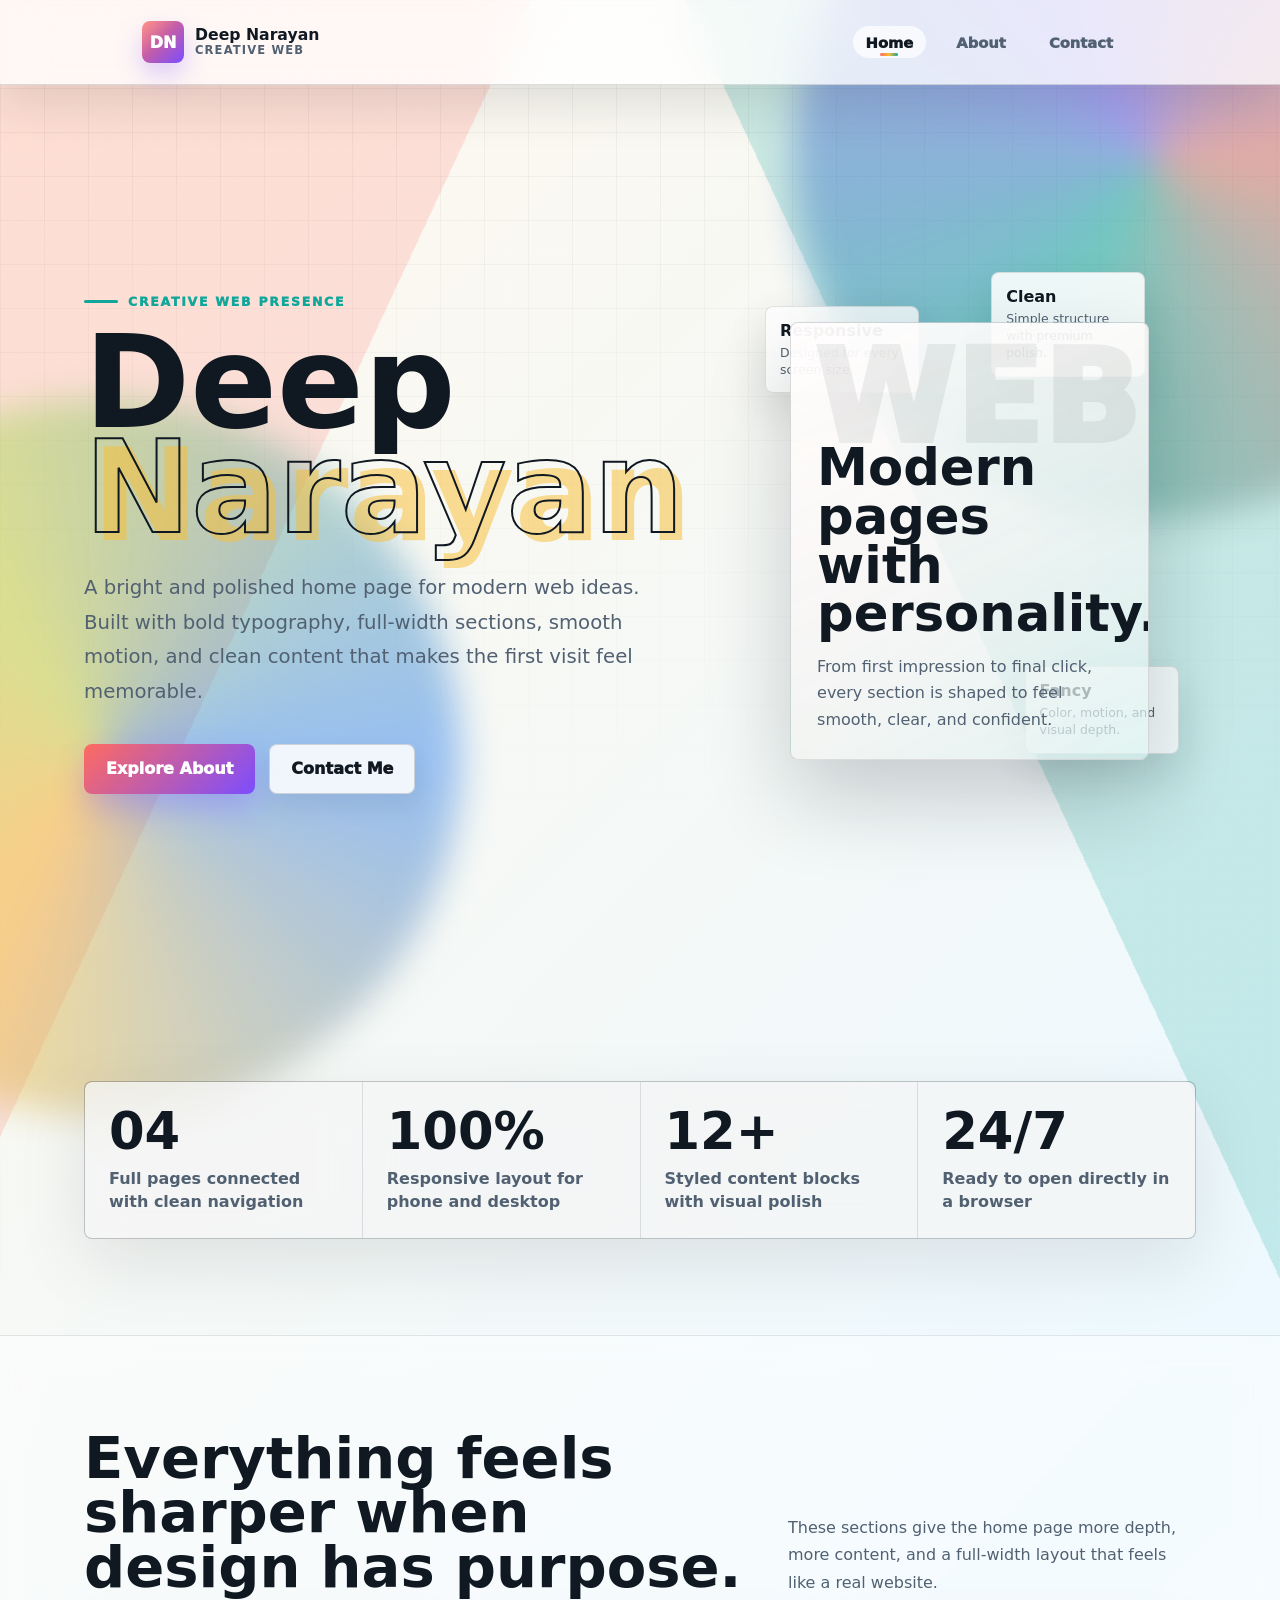
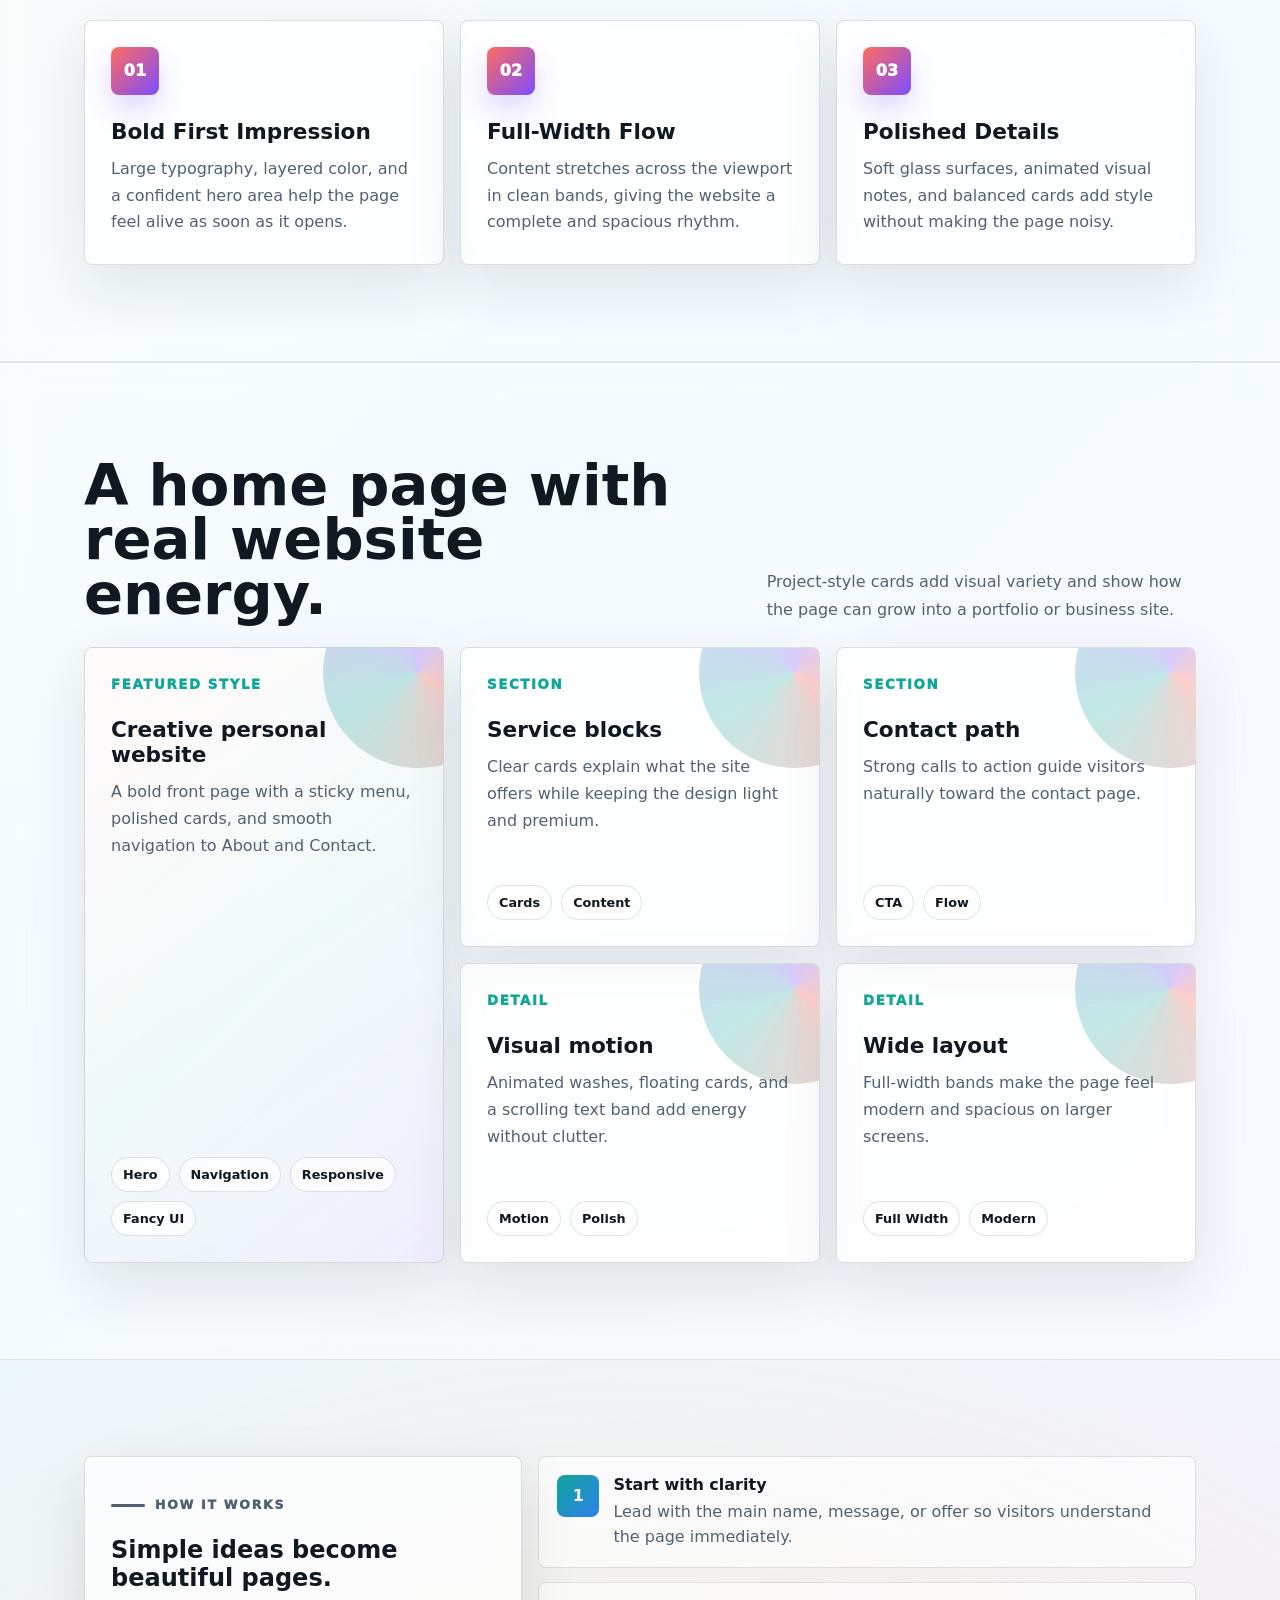
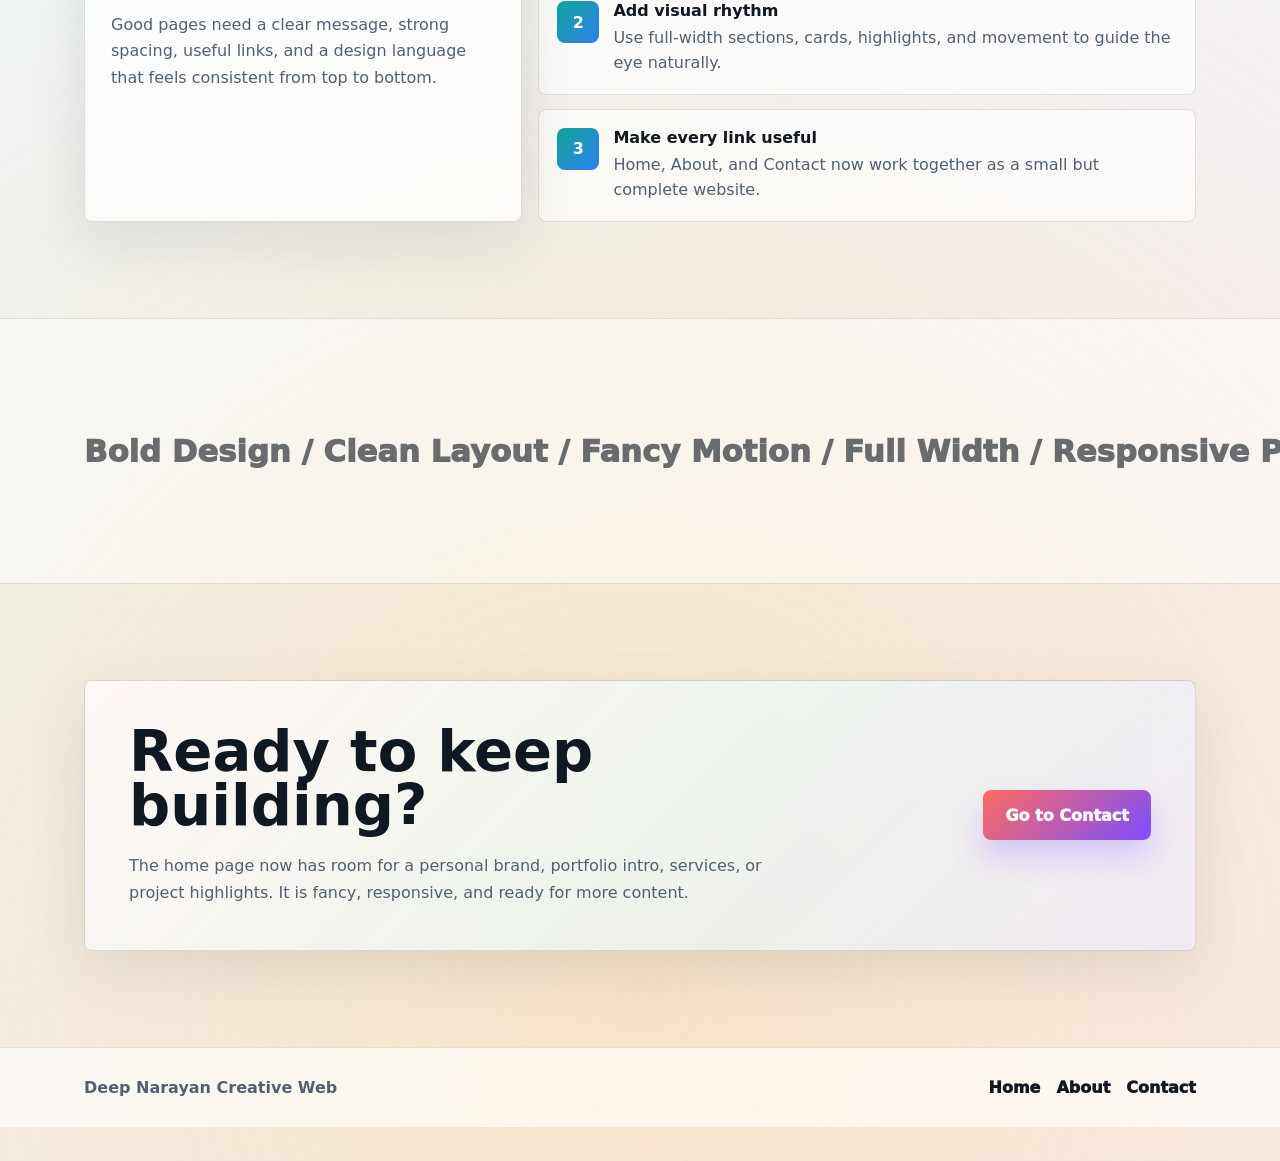
==== index.html @ 21542677 "Home page redesign changes" ====
<!DOCTYPE html>
<html lang="en">
<head>
  <meta charset="UTF-8" />
  <meta name="viewport" content="width=device-width, initial-scale=1.0" />
  <title>Deep Narayan | Creative Web</title>
  <style>
    :root {
      --ink: #101821;
      --muted: #516172;
      --coral: #ff6b5f;
      --teal: #11a69a;
      --gold: #f8bd35;
      --blue: #2f80ed;
      --plum: #7c4dff;
      --leaf: #b6df45;
      --line: rgba(16, 24, 33, 0.14);
      --shadow: rgba(16, 24, 33, 0.18);
    }

    * { box-sizing: border-box; }
    html { min-height: 100%; scroll-behavior: smooth; background: #fff7e8; }

    body {
      margin: 0;
      min-height: 100vh;
      color: var(--ink);
      font-family: Inter, ui-sans-serif, system-ui, -apple-system, BlinkMacSystemFont, "Segoe UI", sans-serif;
      background:
        linear-gradient(115deg, rgba(255, 107, 95, 0.18) 0 16%, transparent 16% 100%),
        linear-gradient(245deg, rgba(17, 166, 154, 0.20) 0 18%, transparent 18% 100%),
        radial-gradient(circle at 50% 96%, rgba(248, 189, 53, 0.28), transparent 34%),
        linear-gradient(135deg, #fff8ec 0%, #edf9ff 46%, #f8f1ff 100%);
      overflow-x: hidden;
    }

    .page { position: relative; min-height: 100vh; padding: 34px; isolation: isolate; }

    .site-header {
      position: sticky;
      top: 0;
      z-index: 20;
      width: 100vw;
      margin: -34px calc(50% - 50vw) 34px;
      display: flex;
      align-items: center;
      justify-content: space-between;
      gap: 18px;
      padding: 14px max(22px, calc((100vw - 1040px) / 2 + 22px));
      border-bottom: 1px solid rgba(16, 24, 33, 0.14);
      background: rgba(255, 255, 255, 0.76);
      box-shadow: 0 18px 50px rgba(16, 24, 33, 0.12);
      backdrop-filter: blur(20px);
      transition: padding 220ms ease, background 220ms ease, box-shadow 220ms ease;
    }

    .site-header.is-scrolled { padding-top: 8px; padding-bottom: 8px; background: rgba(255, 255, 255, 0.88); box-shadow: 0 12px 34px rgba(16, 24, 33, 0.10); }
    .site-header.is-scrolled .logo-mark { width: 36px; height: 36px; }
    .site-header.is-scrolled .main-nav a { min-height: 34px; }

    .logo { display: inline-flex; align-items: center; gap: 11px; color: var(--ink); font-weight: 950; text-decoration: none; white-space: nowrap; }
    .logo-mark { width: 42px; height: 42px; display: grid; place-items: center; border-radius: 8px; color: #fff; font-size: 1rem; font-weight: 950; background: linear-gradient(135deg, rgba(255, 255, 255, 0.28), transparent 46%), linear-gradient(135deg, var(--coral), var(--plum)); box-shadow: 0 12px 26px rgba(124, 77, 255, 0.26); transition: width 220ms ease, height 220ms ease; }
    .logo-text { display: grid; gap: 2px; line-height: 1; }
    .logo-text strong { font-size: 0.98rem; }
    .logo-text span { color: var(--muted); font-size: 0.72rem; font-weight: 800; letter-spacing: 0.10em; text-transform: uppercase; }

    .main-nav { position: relative; display: flex; align-items: center; gap: 7px; padding: 7px; 
      /* border-radius: 999px; 
      background: linear-gradient(135deg, rgba(255, 255, 255, 0.88), rgba(255, 255, 255, 0.52)), linear-gradient(135deg, rgba(255, 107, 95, 0.12), rgba(17, 166, 154, 0.12), rgba(124, 77, 255, 0.12));  */
    }
    .main-nav a { position: relative; z-index: 1; display: inline-flex; align-items: center; justify-content: center; min-height: 42px; padding: 0 18px; border-radius: 999px; color: var(--muted); font-size: 0.92rem; font-weight: 950; text-decoration: none; overflow: hidden; transition: color 180ms ease, transform 180ms ease, min-height 220ms ease; }
    .main-nav a::before { content: ""; position: absolute; inset: 5px; z-index: -1; border-radius: inherit; background: rgba(255, 255, 255, 0.72); opacity: 0; transform: scale(0.78); transition: opacity 180ms ease, transform 180ms ease; }
    .main-nav a::after { content: ""; position: absolute; left: 50%; bottom: 7px; width: 18px; height: 3px; border-radius: 999px; background: linear-gradient(90deg, var(--coral), var(--gold), var(--teal)); opacity: 0; transform: translateX(-50%) scaleX(0.35); transition: opacity 180ms ease, transform 180ms ease; }
    .main-nav a:hover { color: var(--ink); transform: translateY(-2px); }
    .main-nav a:hover::before, .main-nav a.active::before { opacity: 1; transform: scale(1); }
    .main-nav a:hover::after, .main-nav a.active::after { opacity: 1; transform: translateX(-50%) scaleX(1); }
    .main-nav a.active { color: var(--ink); }

    .page::before { content: ""; position: fixed; inset: 0; z-index: -4; background-image: linear-gradient(rgba(16, 24, 33, 0.06) 1px, transparent 1px), linear-gradient(90deg, rgba(16, 24, 33, 0.06) 1px, transparent 1px); background-size: 44px 44px; mask-image: linear-gradient(to bottom, rgba(0, 0, 0, 0.86), transparent 92%); }
    .wash { position: fixed; z-index: -3; width: 56vw; min-width: 430px; height: 56vw; min-height: 430px; border-radius: 50%; filter: blur(18px); opacity: 0.48; animation: breathe 9s ease-in-out infinite; }
    .wash.one { top: -22%; right: -18%; background: conic-gradient(from 90deg, var(--coral), var(--teal), var(--plum), var(--coral)); }
    .wash.two { bottom: -24%; left: -20%; background: conic-gradient(from 210deg, var(--gold), var(--leaf), var(--blue), var(--gold)); animation-delay: -4s; }

    .section { width: 100vw; margin-left: calc(50% - 50vw); margin-right: calc(50% - 50vw); padding: clamp(52px, 8vw, 96px) max(24px, calc((100vw - 1160px) / 2 + 24px)); }
    .hero-section { min-height: calc(100vh - 34px); display: grid; align-items: center; padding-top: clamp(44px, 7vw, 74px); }
    .hero-grid { display: grid; grid-template-columns: 1.04fr 0.96fr; gap: clamp(30px, 6vw, 78px); align-items: center; }

    .eyebrow { display: inline-flex; align-items: center; gap: 10px; margin: 0 0 22px; color: var(--teal); font-size: 0.78rem; font-weight: 950; letter-spacing: 0.14em; text-transform: uppercase; }
    .eyebrow::before { content: ""; width: 34px; height: 3px; border-radius: 999px; background: currentColor; }
    h1 { margin: 0; max-width: 790px; font-size: clamp(4rem, 10vw, 9.4rem); line-height: 0.82; letter-spacing: 0; }
    h1 span { display: block; color: transparent; -webkit-text-stroke: 2px var(--ink); text-shadow: 8px 8px 0 rgba(248, 189, 53, 0.52); }
    .lead { max-width: 660px; margin: 30px 0 0; color: var(--muted); font-size: clamp(1rem, 1.7vw, 1.23rem); line-height: 1.76; }
    .actions { display: flex; flex-wrap: wrap; gap: 14px; margin-top: 34px; }
    .button { display: inline-flex; align-items: center; justify-content: center; min-height: 50px; padding: 0 22px; border: 0; border-radius: 8px; color: #fff; font-weight: 950; text-decoration: none; background: linear-gradient(135deg, var(--coral), var(--plum)); box-shadow: 0 16px 30px rgba(124, 77, 255, 0.25); transition: transform 180ms ease, box-shadow 180ms ease; }
    .button:hover { transform: translateY(-3px); box-shadow: 0 22px 40px rgba(124, 77, 255, 0.30); }
    .button.secondary { color: var(--ink); background: rgba(255, 255, 255, 0.86); box-shadow: inset 0 0 0 1px rgba(16, 24, 33, 0.16), 0 12px 24px rgba(16, 24, 33, 0.08); }

    .hero-art { position: relative; min-height: 560px; display: grid; place-items: center; }
    .showcase-card { position: relative; width: min(86%, 420px); aspect-ratio: 0.82; padding: 26px; border: 1px solid var(--line); border-radius: 8px; background: linear-gradient(155deg, rgba(255, 255, 255, 0.96), rgba(255, 255, 255, 0.58)), linear-gradient(135deg, rgba(255, 107, 95, 0.26), rgba(17, 166, 154, 0.26)); box-shadow: 0 38px 86px rgba(16, 24, 33, 0.20); overflow: hidden; }
    .showcase-card::before { content: "WEB"; position: absolute; top: 22px; left: 22px; color: rgba(16, 24, 33, 0.07); font-size: clamp(5.4rem, 11vw, 8rem); font-weight: 950; line-height: 0.85; }
    .showcase-content { position: relative; height: 100%; display: flex; flex-direction: column; justify-content: flex-end; }
    .showcase-content h2 { margin: 0; font-size: clamp(2rem, 4vw, 3.45rem); line-height: 0.95; }
    .showcase-content p { margin: 16px 0 0; color: var(--muted); line-height: 1.65; }
    .float-card { position: absolute; width: 154px; padding: 14px; border: 1px solid rgba(16, 24, 33, 0.12); border-radius: 8px; background: rgba(255, 255, 255, 0.78); box-shadow: 0 18px 42px rgba(16, 24, 33, 0.12); backdrop-filter: blur(16px); animation: lift 6s ease-in-out infinite; }
    .float-card strong, .float-card span { display: block; }
    .float-card span { margin-top: 5px; color: var(--muted); font-size: 0.78rem; line-height: 1.35; }
    .float-card.one { top: 8%; left: 1%; }
    .float-card.two { right: 0; bottom: 12%; animation-delay: -2.5s; }
    .float-card.three { right: 8%; top: 2%; background: rgba(255, 255, 255, 0.88); animation-delay: -4s; }

    .stats-strip { display: grid; grid-template-columns: repeat(4, 1fr); gap: 1px; overflow: hidden; border: 1px solid var(--line); border-radius: 8px; background: rgba(16, 24, 33, 0.12); box-shadow: 0 24px 70px rgba(16, 24, 33, 0.10); }
    .stats-strip div { min-height: 132px; padding: 24px; background: rgba(255, 255, 255, 0.72); backdrop-filter: blur(18px); }
    .stats-strip strong { display: block; font-size: clamp(2rem, 4vw, 3.4rem); line-height: 1; }
    .stats-strip span { display: block; margin-top: 10px; color: var(--muted); font-weight: 850; line-height: 1.45; }

    .feature-band, .portfolio-band { background: rgba(255, 255, 255, 0.42); border-top: 1px solid rgba(16, 24, 33, 0.10); border-bottom: 1px solid rgba(16, 24, 33, 0.10); backdrop-filter: blur(18px); }
    .section-heading { display: flex; align-items: end; justify-content: space-between; gap: 24px; margin-bottom: 24px; }
    .section-heading h2, .cta-panel h2 { margin: 0; max-width: 680px; font-size: clamp(2rem, 4.5vw, 4.2rem); line-height: 0.95; letter-spacing: 0; }
    .section-heading p, .cta-panel p { max-width: 460px; margin: 0; color: var(--muted); line-height: 1.7; }
    .features, .project-grid { display: grid; grid-template-columns: repeat(3, 1fr); gap: 16px; }
    .feature-card, .project-card, .process-card, .cta-panel { border: 1px solid var(--line); border-radius: 8px; background: rgba(255, 255, 255, 0.72); box-shadow: 0 20px 58px rgba(16, 24, 33, 0.10); backdrop-filter: blur(18px); }
    .feature-card, .project-card, .process-card { padding: 26px; }
    .feature-card { min-height: 245px; }
    .feature-icon { width: 48px; height: 48px; display: grid; place-items: center; border-radius: 8px; color: #fff; font-weight: 950; background: linear-gradient(135deg, var(--coral), var(--plum)); box-shadow: 0 14px 28px rgba(124, 77, 255, 0.22); }
    .feature-card h3, .project-card h3, .process-card h3 { margin: 24px 0 0; font-size: 1.35rem; }
    .feature-card p, .project-card p, .process-card p { margin: 12px 0 0; color: var(--muted); line-height: 1.68; }

    .project-card { position: relative; min-height: 300px; display: flex; flex-direction: column; justify-content: space-between; overflow: hidden; }
    .project-card.featured { min-height: 420px; grid-row: span 2; background: linear-gradient(145deg, rgba(255, 255, 255, 0.88), rgba(255, 255, 255, 0.54)), linear-gradient(135deg, rgba(255, 107, 95, 0.22), rgba(17, 166, 154, 0.18), rgba(124, 77, 255, 0.20)); }
    .project-card::before { content: ""; position: absolute; right: -70px; top: -70px; width: 190px; height: 190px; border-radius: 50%; background: conic-gradient(from 120deg, rgba(255, 107, 95, 0.44), rgba(17, 166, 154, 0.34), rgba(124, 77, 255, 0.38), rgba(255, 107, 95, 0.44)); opacity: 0.75; }
    .project-card > * { position: relative; z-index: 1; }
    .project-card small { color: var(--teal); font-weight: 950; letter-spacing: 0.12em; text-transform: uppercase; }
    .project-tags { display: flex; flex-wrap: wrap; gap: 9px; margin-top: 28px; }
    .project-tags span { padding: 9px 11px; border: 1px solid rgba(16, 24, 33, 0.12); border-radius: 999px; background: rgba(255, 255, 255, 0.72); font-size: 0.8rem; font-weight: 900; }

    .process-grid { display: grid; grid-template-columns: 0.8fr 1.2fr; gap: 16px; }
    .step-list { display: grid; gap: 14px; }
    .step { display: grid; grid-template-columns: auto 1fr; gap: 14px; align-items: start; padding: 18px; border: 1px solid rgba(16, 24, 33, 0.12); border-radius: 8px; background: rgba(255, 255, 255, 0.62); }
    .step b { width: 42px; height: 42px; display: grid; place-items: center; border-radius: 8px; color: #fff; background: linear-gradient(135deg, var(--teal), var(--blue)); }
    .step strong, .step span { display: block; }
    .step span { margin-top: 6px; color: var(--muted); line-height: 1.55; }

    .marquee { overflow: hidden; border-top: 1px solid rgba(16, 24, 33, 0.10); border-bottom: 1px solid rgba(16, 24, 33, 0.10); background: rgba(255, 255, 255, 0.45); }
    .marquee-track { width: max-content; display: flex; gap: 34px; padding: 18px 0; color: rgba(16, 24, 33, 0.62); font-size: clamp(1.1rem, 2.4vw, 2rem); font-weight: 950; white-space: nowrap; animation: marquee 22s linear infinite; }
    .marquee-track span { display: inline-flex; align-items: center; gap: 34px; }

    .cta-panel { display: grid; grid-template-columns: 1fr auto; gap: 24px; align-items: center; padding: clamp(26px, 5vw, 44px); background: linear-gradient(135deg, rgba(255, 255, 255, 0.82), rgba(255, 255, 255, 0.58)), linear-gradient(135deg, rgba(255, 107, 95, 0.20), rgba(17, 166, 154, 0.20), rgba(124, 77, 255, 0.18)); }
    .cta-panel p { margin-top: 18px; max-width: 650px; }
    .site-footer { width: 100vw; margin-left: calc(50% - 50vw); margin-right: calc(50% - 50vw); padding: 30px max(24px, calc((100vw - 1160px) / 2 + 24px)); border-top: 1px solid rgba(16, 24, 33, 0.10); background: rgba(255, 255, 255, 0.62); backdrop-filter: blur(18px); }
    .footer-inner { display: flex; align-items: center; justify-content: space-between; gap: 18px; color: var(--muted); font-weight: 800; }
    .footer-links { display: flex; gap: 16px; }
    .footer-links a { color: var(--ink); text-decoration: none; font-weight: 950; }

    @keyframes breathe { 0%, 100% { transform: translate3d(0, 0, 0) scale(1); } 50% { transform: translate3d(22px, -18px, 0) scale(1.04); } }
    @keyframes lift { 0%, 100% { transform: translateY(0) rotate(-2deg); } 50% { transform: translateY(-16px) rotate(2deg); } }
    @keyframes marquee { to { transform: translateX(-50%); } }

    @media (max-width: 900px) {
      .page { padding: 22px; }
      .site-header { width: 100vw; margin: -22px calc(50% - 50vw) 22px; padding: 12px 22px; }
      .hero-grid, .process-grid, .cta-panel, .project-grid { grid-template-columns: 1fr; }
      .hero-section { min-height: auto; }
      .hero-art { order: -1; min-height: 390px; }
      .features, .stats-strip { grid-template-columns: 1fr; }
      .project-card.featured { grid-row: auto; }
      .section-heading { align-items: start; flex-direction: column; }
      .footer-inner { align-items: flex-start; flex-direction: column; }
    }

    @media (max-width: 560px) {
      .site-header { align-items: stretch; flex-direction: column; }
      .main-nav { width: 100%; justify-content: space-between; }
      .main-nav a { flex: 1; min-height: 40px; padding: 0 10px; }
      h1 span { -webkit-text-stroke-width: 1px; text-shadow: 5px 5px 0 rgba(248, 189, 53, 0.52); }
      .actions { flex-direction: column; }
      .button { width: 100%; }
      .hero-art { min-height: 310px; }
      .float-card { display: none; }
      .section { padding-left: 22px; padding-right: 22px; }
    }
  </style>
</head>
<body>
  <main class="page" aria-label="Deep Narayan home page">
    <div class="wash one"></div>
    <div class="wash two"></div>

    <header class="site-header" aria-label="Site header">
      <a class="logo" href="index.html" aria-label="Go to home page">
        <span class="logo-mark">DN</span>
        <span class="logo-text"><strong>Deep Narayan</strong><span>Creative Web</span></span>
      </a>
      <nav class="main-nav" aria-label="Main navigation">
        <a class="active" href="index.html" aria-current="page">Home</a>
        <a href="about.html">About</a>
        <a href="contact.html">Contact</a>
      </nav>
    </header>

    <section class="section hero-section">
      <div class="hero-grid">
        <div>
          <p class="eyebrow">Creative web presence</p>
          <h1>Deep <span>Narayan</span></h1>
          <p class="lead">A bright and polished home page for modern web ideas. Built with bold typography, full-width sections, smooth motion, and clean content that makes the first visit feel memorable.</p>
          <div class="actions">
            <a class="button" href="about.html">Explore About</a>
            <a class="button secondary" href="contact.html">Contact Me</a>
          </div>
        </div>
        <div class="hero-art" aria-hidden="true">
          <div class="float-card one"><strong>Responsive</strong><span>Designed for every screen size.</span></div>
          <div class="float-card two"><strong>Fancy</strong><span>Color, motion, and visual depth.</span></div>
          <div class="float-card three"><strong>Clean</strong><span>Simple structure with premium polish.</span></div>
          <div class="showcase-card"><div class="showcase-content"><h2>Modern pages with personality.</h2><p>From first impression to final click, every section is shaped to feel smooth, clear, and confident.</p></div></div>
        </div>
      </div>
    </section>

    <section class="section">
      <div class="stats-strip" aria-label="Website highlights">
        <div><strong>04</strong><span>Full pages connected with clean navigation</span></div>
        <div><strong>100%</strong><span>Responsive layout for phone and desktop</span></div>
        <div><strong>12+</strong><span>Styled content blocks with visual polish</span></div>
        <div><strong>24/7</strong><span>Ready to open directly in a browser</span></div>
      </div>
    </section>

    <section class="section feature-band">
      <div class="section-heading"><h2>Everything feels sharper when design has purpose.</h2><p>These sections give the home page more depth, more content, and a full-width layout that feels like a real website.</p></div>
      <div class="features">
        <article class="feature-card"><span class="feature-icon">01</span><h3>Bold First Impression</h3><p>Large typography, layered color, and a confident hero area help the page feel alive as soon as it opens.</p></article>
        <article class="feature-card"><span class="feature-icon">02</span><h3>Full-Width Flow</h3><p>Content stretches across the viewport in clean bands, giving the website a complete and spacious rhythm.</p></article>
        <article class="feature-card"><span class="feature-icon">03</span><h3>Polished Details</h3><p>Soft glass surfaces, animated visual notes, and balanced cards add style without making the page noisy.</p></article>
      </div>
    </section>

    <section class="section portfolio-band">
      <div class="section-heading"><h2>A home page with real website energy.</h2><p>Project-style cards add visual variety and show how the page can grow into a portfolio or business site.</p></div>
      <div class="project-grid">
        <article class="project-card featured"><div><small>Featured style</small><h3>Creative personal website</h3><p>A bold front page with a sticky menu, polished cards, and smooth navigation to About and Contact.</p></div><div class="project-tags"><span>Hero</span><span>Navigation</span><span>Responsive</span><span>Fancy UI</span></div></article>
        <article class="project-card"><div><small>Section</small><h3>Service blocks</h3><p>Clear cards explain what the site offers while keeping the design light and premium.</p></div><div class="project-tags"><span>Cards</span><span>Content</span></div></article>
        <article class="project-card"><div><small>Section</small><h3>Contact path</h3><p>Strong calls to action guide visitors naturally toward the contact page.</p></div><div class="project-tags"><span>CTA</span><span>Flow</span></div></article>
        <article class="project-card"><div><small>Detail</small><h3>Visual motion</h3><p>Animated washes, floating cards, and a scrolling text band add energy without clutter.</p></div><div class="project-tags"><span>Motion</span><span>Polish</span></div></article>
        <article class="project-card"><div><small>Detail</small><h3>Wide layout</h3><p>Full-width bands make the page feel modern and spacious on larger screens.</p></div><div class="project-tags"><span>Full Width</span><span>Modern</span></div></article>
      </div>
    </section>

    <section class="section">
      <div class="process-grid">
        <article class="process-card"><p class="eyebrow">How it works</p><h2 class="section-title">Simple ideas become beautiful pages.</h2><p>Good pages need a clear message, strong spacing, useful links, and a design language that feels consistent from top to bottom.</p></article>
        <div class="step-list">
          <div class="step"><b>1</b><div><strong>Start with clarity</strong><span>Lead with the main name, message, or offer so visitors understand the page immediately.</span></div></div>
          <div class="step"><b>2</b><div><strong>Add visual rhythm</strong><span>Use full-width sections, cards, highlights, and movement to guide the eye naturally.</span></div></div>
          <div class="step"><b>3</b><div><strong>Make every link useful</strong><span>Home, About, and Contact now work together as a small but complete website.</span></div></div>
        </div>
      </div>
    </section>

    <section class="section marquee" aria-label="Design keywords"><div class="marquee-track"><span>Bold Design / Clean Layout / Fancy Motion / Full Width / Responsive Pages /</span><span>Bold Design / Clean Layout / Fancy Motion / Full Width / Responsive Pages /</span></div></section>

    <section class="section"><div class="cta-panel"><div><h2>Ready to keep building?</h2><p>The home page now has room for a personal brand, portfolio intro, services, or project highlights. It is fancy, responsive, and ready for more content.</p></div><a class="button" href="contact.html">Go to Contact</a></div></section>

    <footer class="site-footer"><div class="footer-inner"><span>Deep Narayan Creative Web</span><div class="footer-links"><a href="index.html">Home</a><a href="about.html">About</a><a href="contact.html">Contact</a></div></div></footer>
  </main>
  <script>
    const siteHeader = document.querySelector('.site-header');

    function updateHeaderSize() {
      siteHeader.classList.toggle('is-scrolled', window.scrollY > 16);
    }

    updateHeaderSize();
    window.addEventListener('scroll', updateHeaderSize, { passive: true });
  </script>
</body>
</html>
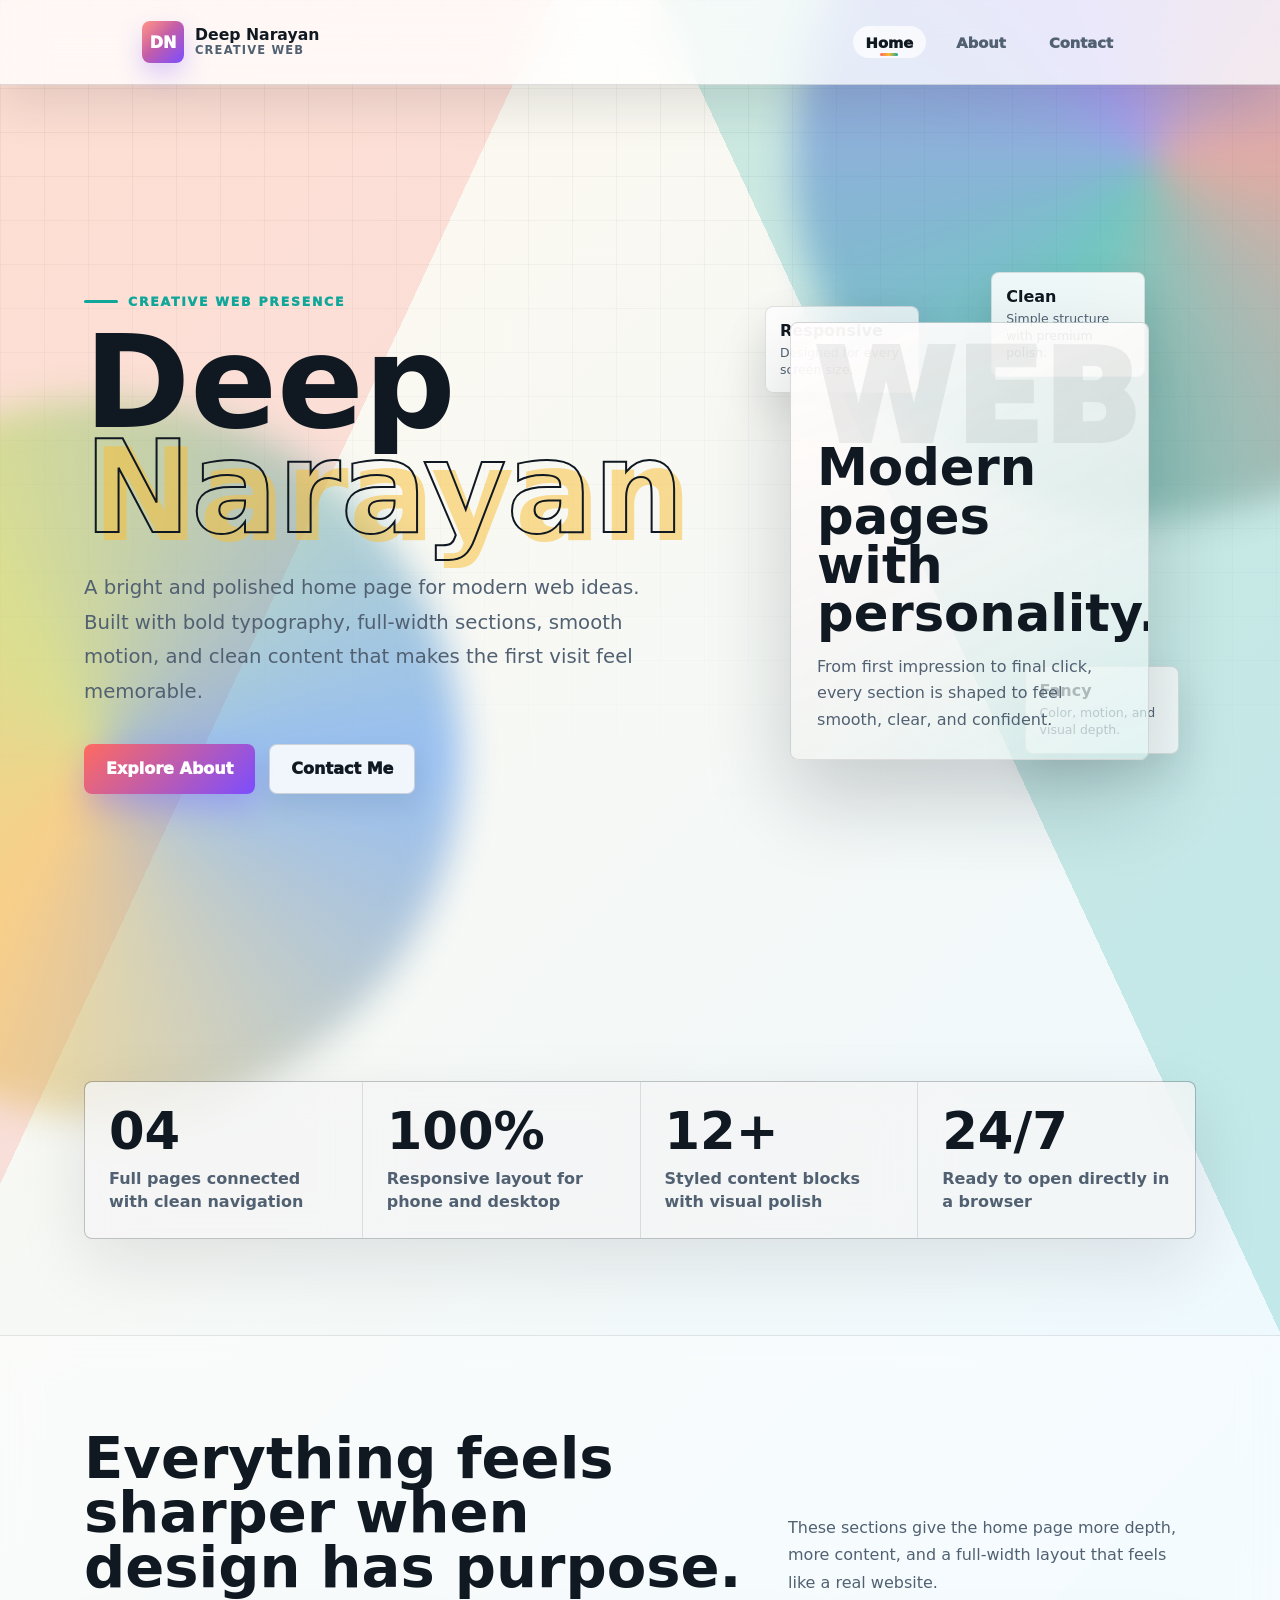
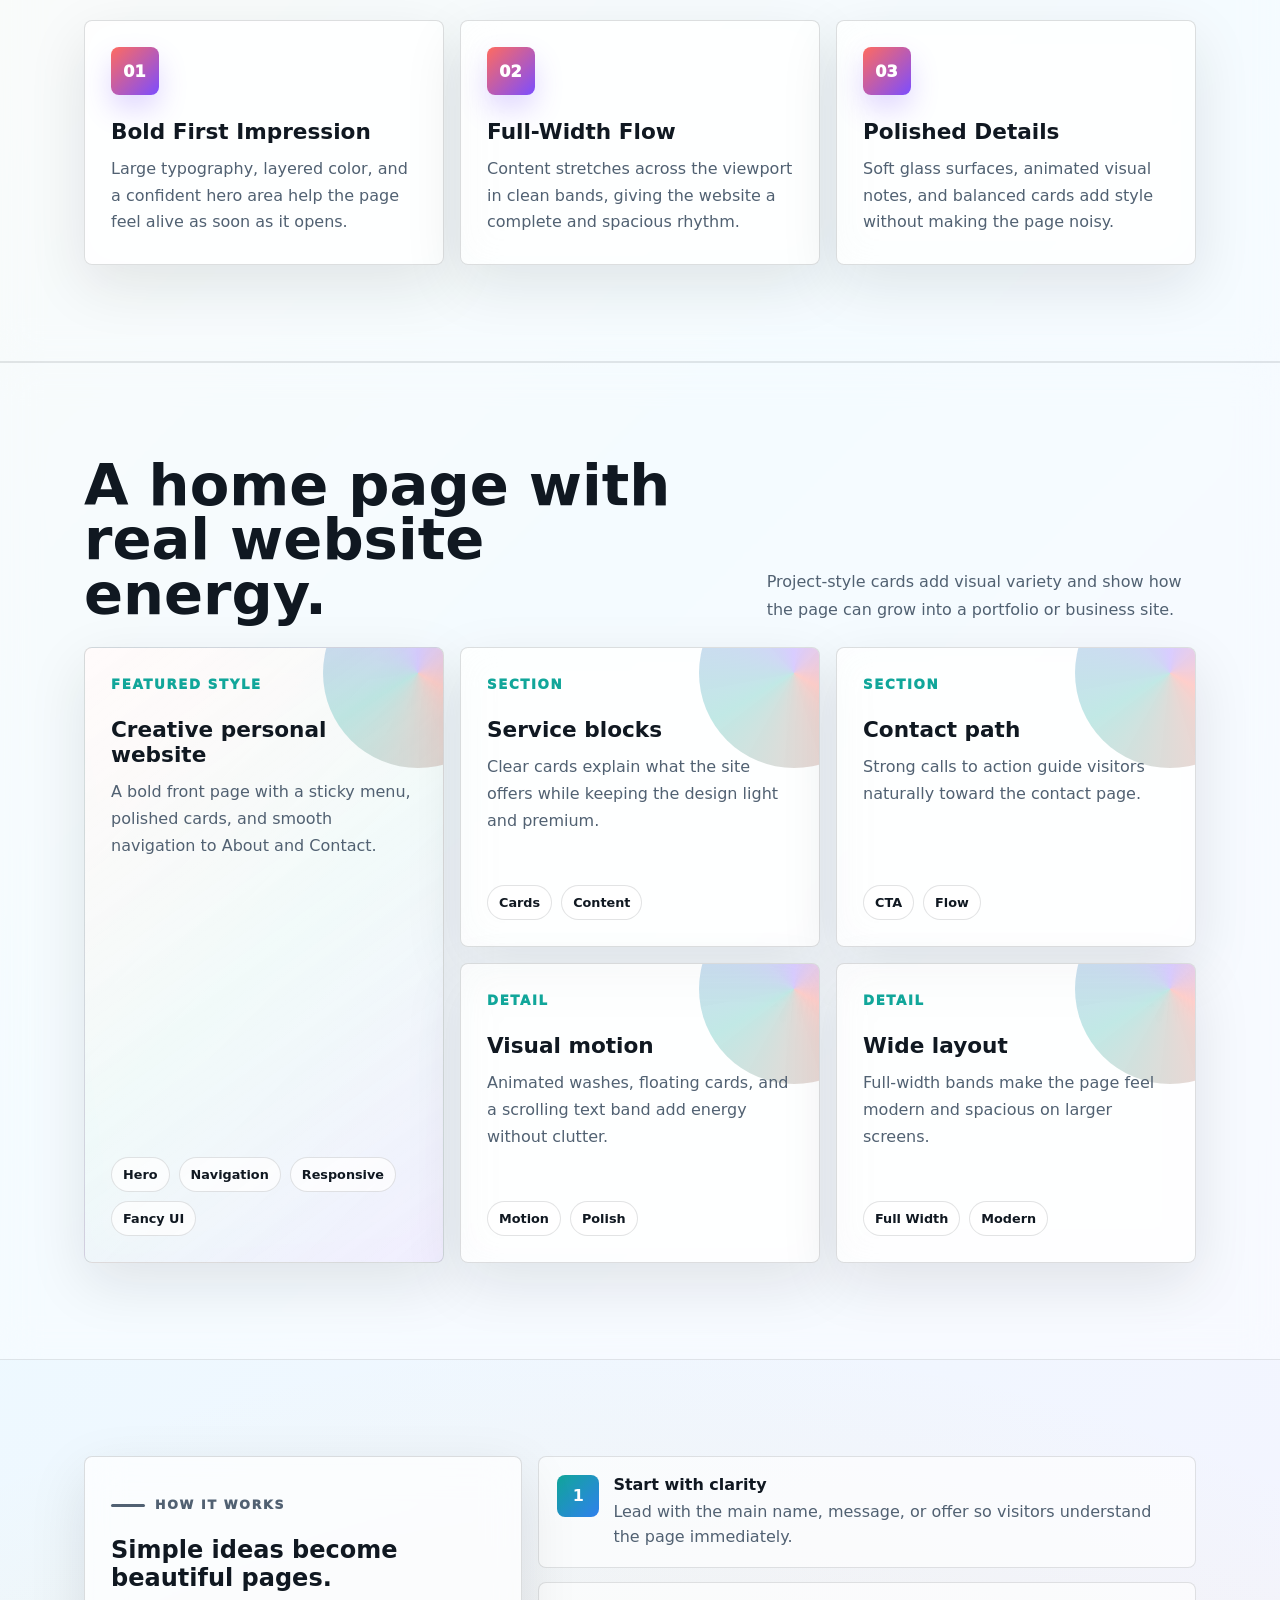
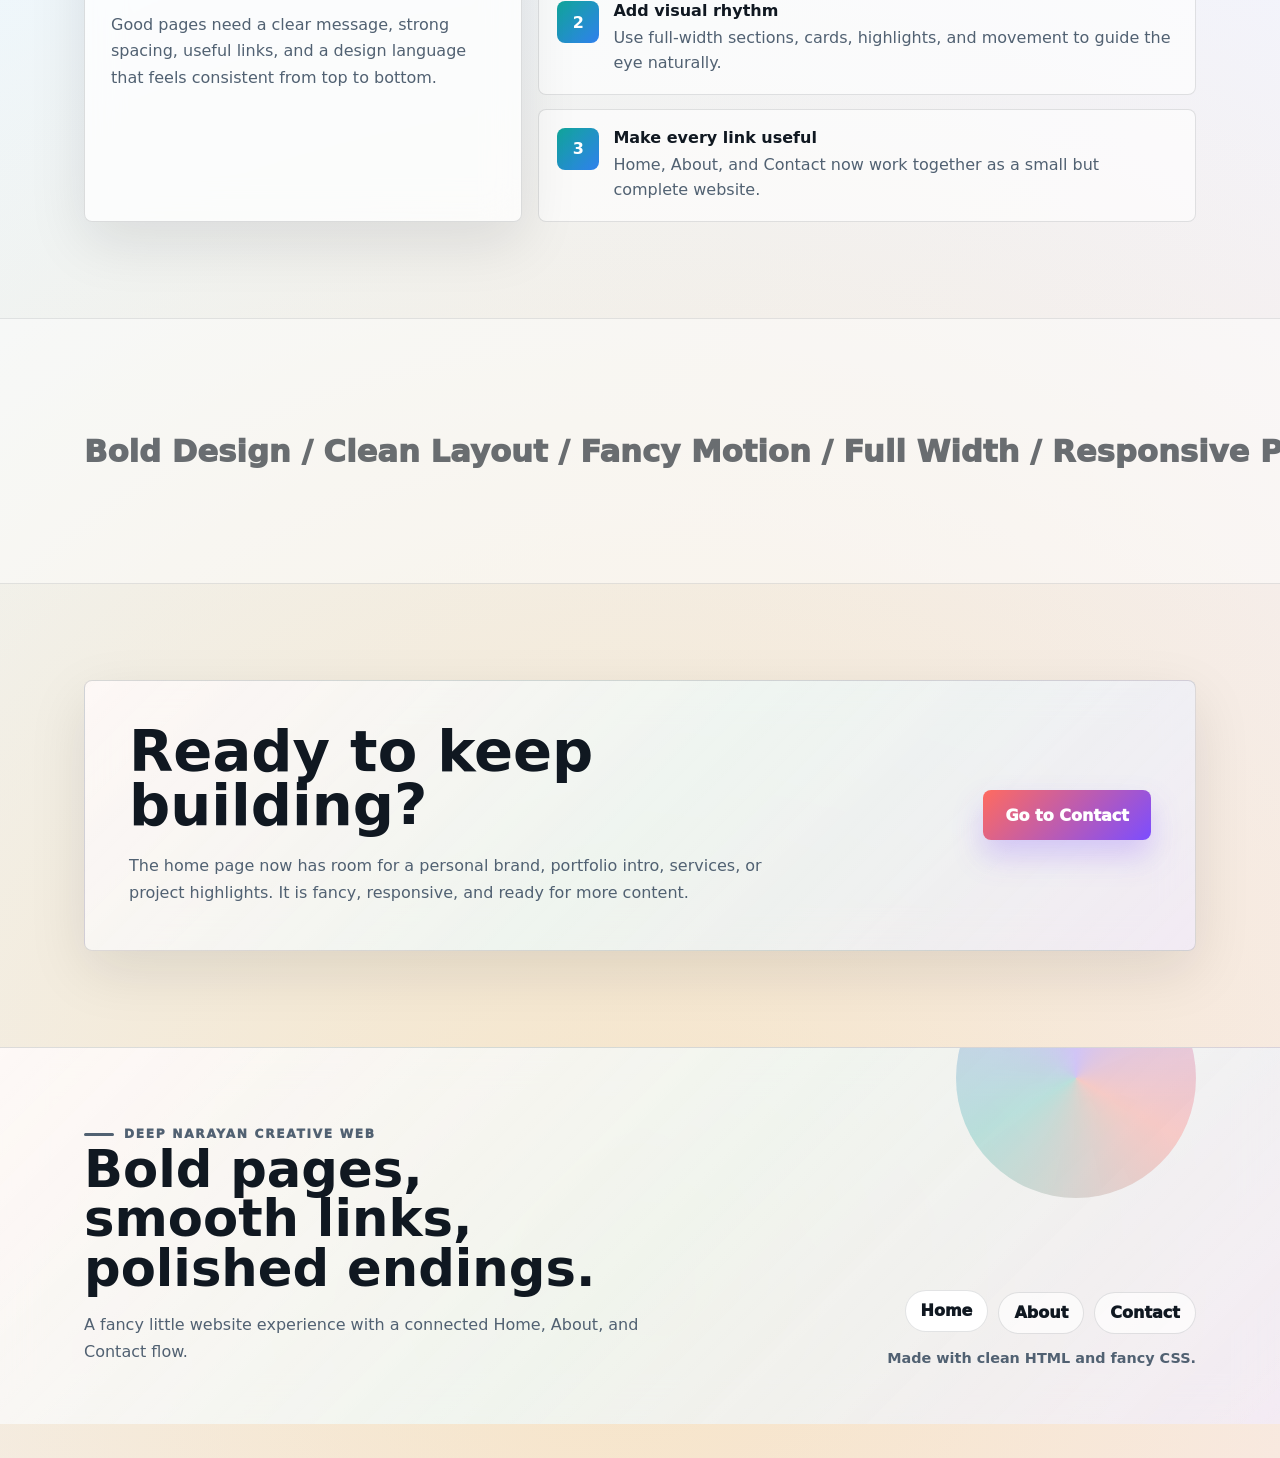
==== commit 07905187: "Home, About and Contact pages footer section added" ====
--- a/index.html
+++ b/index.html
@@ -146,10 +146,119 @@
 
     .cta-panel { display: grid; grid-template-columns: 1fr auto; gap: 24px; align-items: center; padding: clamp(26px, 5vw, 44px); background: linear-gradient(135deg, rgba(255, 255, 255, 0.82), rgba(255, 255, 255, 0.58)), linear-gradient(135deg, rgba(255, 107, 95, 0.20), rgba(17, 166, 154, 0.20), rgba(124, 77, 255, 0.18)); }
     .cta-panel p { margin-top: 18px; max-width: 650px; }
-    .site-footer { width: 100vw; margin-left: calc(50% - 50vw); margin-right: calc(50% - 50vw); padding: 30px max(24px, calc((100vw - 1160px) / 2 + 24px)); border-top: 1px solid rgba(16, 24, 33, 0.10); background: rgba(255, 255, 255, 0.62); backdrop-filter: blur(18px); }
-    .footer-inner { display: flex; align-items: center; justify-content: space-between; gap: 18px; color: var(--muted); font-weight: 800; }
-    .footer-links { display: flex; gap: 16px; }
-    .footer-links a { color: var(--ink); text-decoration: none; font-weight: 950; }
+
+    .site-footer {
+      position: relative;
+      width: 100vw;
+      margin-left: calc(50% - 50vw);
+      margin-right: calc(50% - 50vw);
+      padding: clamp(36px, 6vw, 58px) max(24px, calc((100vw - 1160px) / 2 + 24px));
+      overflow: hidden;
+      border-top: 1px solid rgba(16, 24, 33, 0.12);
+      background:
+        linear-gradient(135deg, rgba(255, 255, 255, 0.84), rgba(255, 255, 255, 0.58)),
+        linear-gradient(135deg, rgba(255, 107, 95, 0.18), rgba(17, 166, 154, 0.18), rgba(124, 77, 255, 0.16));
+      backdrop-filter: blur(20px);
+    }
+
+    .site-footer::before {
+      content: "";
+      position: absolute;
+      top: -90px;
+      right: max(24px, calc((100vw - 1160px) / 2 + 24px));
+      width: 240px;
+      height: 240px;
+      border-radius: 50%;
+      background: conic-gradient(from 120deg, rgba(255, 107, 95, 0.36), rgba(17, 166, 154, 0.30), rgba(124, 77, 255, 0.34), rgba(255, 107, 95, 0.36));
+      opacity: 0.82;
+    }
+
+    .footer-inner {
+      position: relative;
+      z-index: 1;
+      display: grid;
+      grid-template-columns: 1.1fr 0.9fr;
+      gap: 28px;
+      align-items: end;
+    }
+
+    .footer-brand {
+      max-width: 560px;
+    }
+
+    .footer-kicker {
+      display: inline-flex;
+      align-items: center;
+      gap: 10px;
+      margin: 0 0 16px;
+      color: var(--teal);
+      font-size: 0.76rem;
+      font-weight: 950;
+      letter-spacing: 0.14em;
+      text-transform: uppercase;
+    }
+
+    .footer-kicker::before {
+      content: "";
+      width: 30px;
+      height: 3px;
+      border-radius: 999px;
+      background: currentColor;
+    }
+
+    .footer-brand h2 {
+      margin: 0;
+      font-size: clamp(2rem, 4vw, 4rem);
+      line-height: 0.96;
+      letter-spacing: 0;
+    }
+
+    .footer-brand p {
+      margin: 18px 0 0;
+      color: var(--muted);
+      line-height: 1.72;
+    }
+
+    .footer-panel {
+      display: grid;
+      gap: 16px;
+      justify-items: end;
+    }
+
+    .footer-links {
+      display: flex;
+      flex-wrap: wrap;
+      justify-content: flex-end;
+      gap: 10px;
+    }
+
+    .footer-links a {
+      display: inline-flex;
+      align-items: center;
+      justify-content: center;
+      min-height: 42px;
+      padding: 0 15px;
+      border: 1px solid rgba(16, 24, 33, 0.12);
+      border-radius: 999px;
+      color: var(--ink);
+      font-weight: 950;
+      text-decoration: none;
+      background: rgba(255, 255, 255, 0.68);
+      transition: transform 180ms ease, background 180ms ease;
+    }
+
+    .footer-links a:hover,
+    .footer-links a.active {
+      background: #ffffff;
+      transform: translateY(-2px);
+    }
+
+    .footer-note {
+      color: var(--muted);
+      font-size: 0.9rem;
+      font-weight: 800;
+      text-align: right;
+    }
 
     @keyframes breathe { 0%, 100% { transform: translate3d(0, 0, 0) scale(1); } 50% { transform: translate3d(22px, -18px, 0) scale(1.04); } }
     @keyframes lift { 0%, 100% { transform: translateY(0) rotate(-2deg); } 50% { transform: translateY(-16px) rotate(2deg); } }
@@ -164,7 +273,7 @@
       .features, .stats-strip { grid-template-columns: 1fr; }
       .project-card.featured { grid-row: auto; }
       .section-heading { align-items: start; flex-direction: column; }
-      .footer-inner { align-items: flex-start; flex-direction: column; }
+  
     }
 
     @media (max-width: 560px) {
@@ -260,8 +369,25 @@
     <section class="section marquee" aria-label="Design keywords"><div class="marquee-track"><span>Bold Design / Clean Layout / Fancy Motion / Full Width / Responsive Pages /</span><span>Bold Design / Clean Layout / Fancy Motion / Full Width / Responsive Pages /</span></div></section>
 
     <section class="section"><div class="cta-panel"><div><h2>Ready to keep building?</h2><p>The home page now has room for a personal brand, portfolio intro, services, or project highlights. It is fancy, responsive, and ready for more content.</p></div><a class="button" href="contact.html">Go to Contact</a></div></section>
-
-    <footer class="site-footer"><div class="footer-inner"><span>Deep Narayan Creative Web</span><div class="footer-links"><a href="index.html">Home</a><a href="about.html">About</a><a href="contact.html">Contact</a></div></div></footer>
+  
+
+    <footer class="site-footer">
+      <div class="footer-inner">
+        <div class="footer-brand">
+          <p class="footer-kicker">Deep Narayan Creative Web</p>
+          <h2>Bold pages, smooth links, polished endings.</h2>
+          <p>A fancy little website experience with a connected Home, About, and Contact flow.</p>
+        </div>
+        <div class="footer-panel">
+          <nav class="footer-links" aria-label="Footer navigation">
+            <a class="active" aria-current="page" href="index.html">Home</a>
+            <a href="about.html">About</a>
+            <a href="contact.html">Contact</a>
+          </nav>
+          <div class="footer-note">Made with clean HTML and fancy CSS.</div>
+        </div>
+      </div>
+    </footer>
   </main>
   <script>
     const siteHeader = document.querySelector('.site-header');
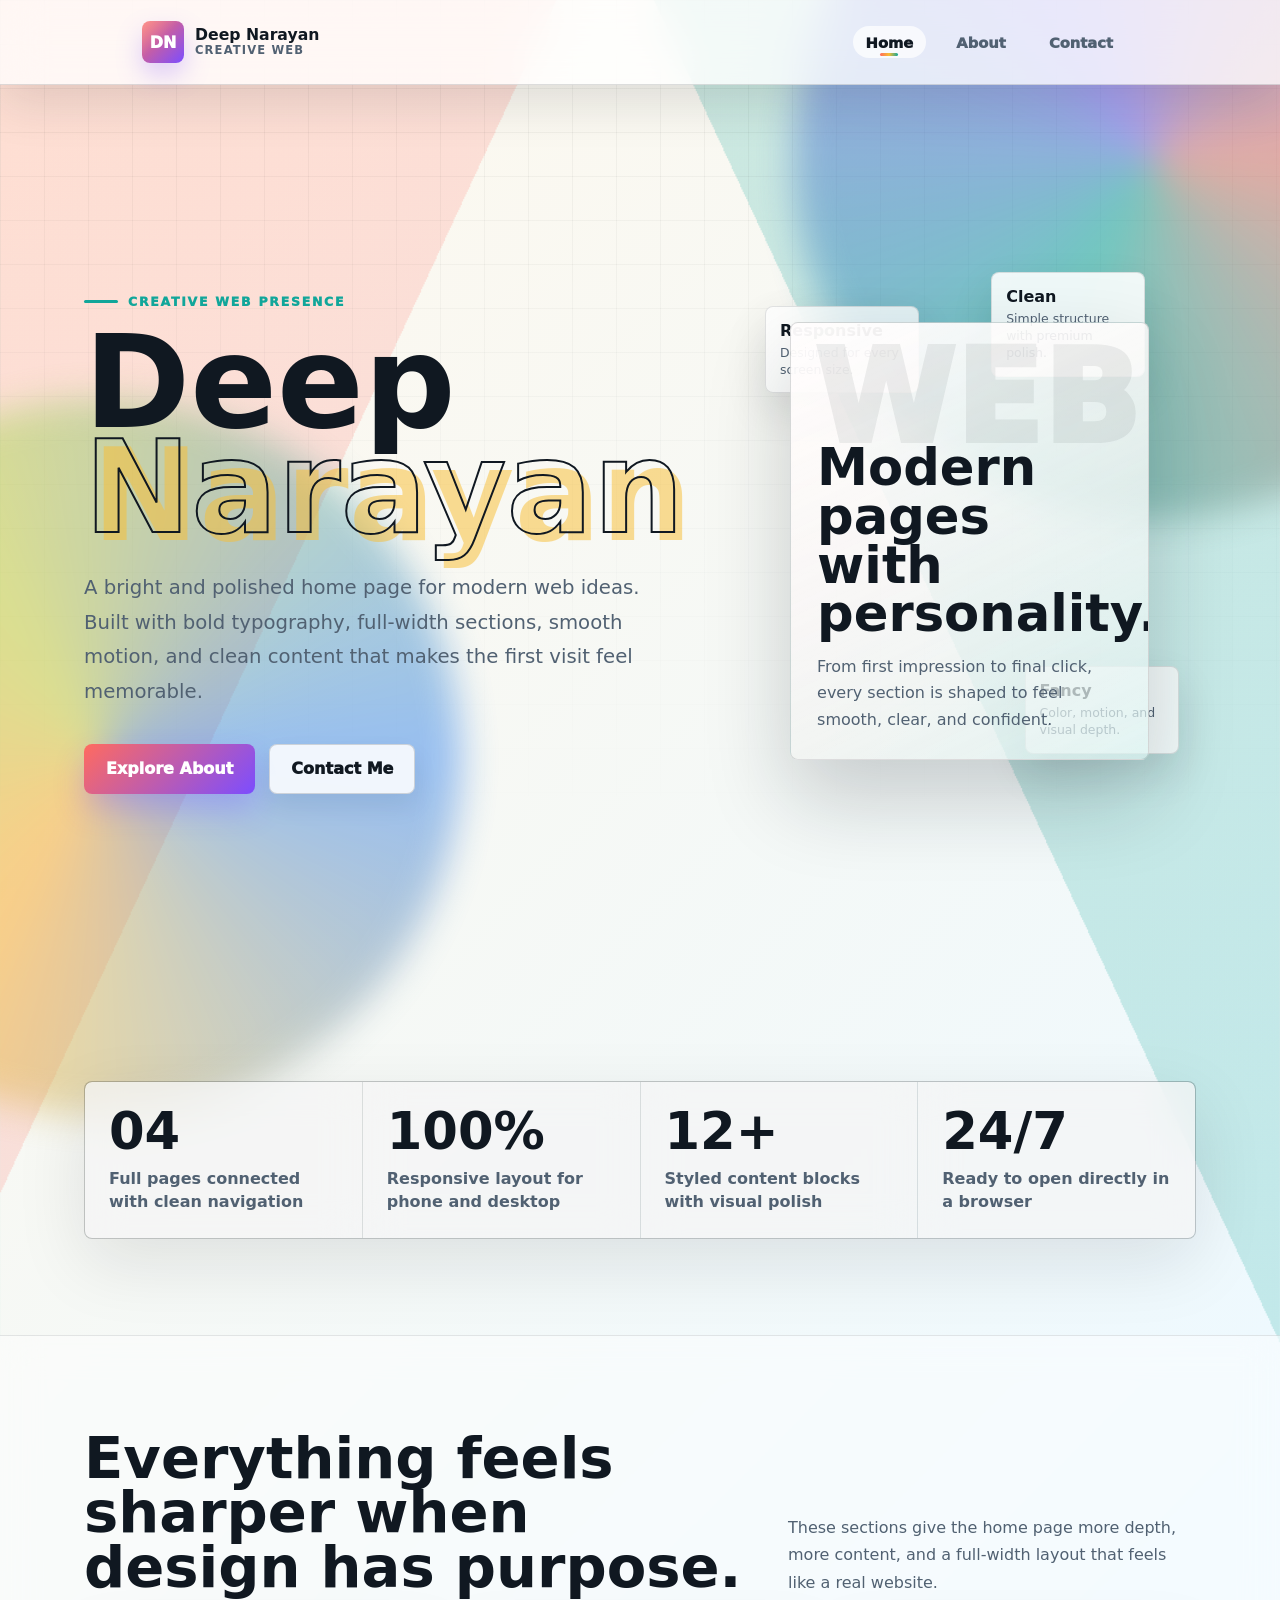
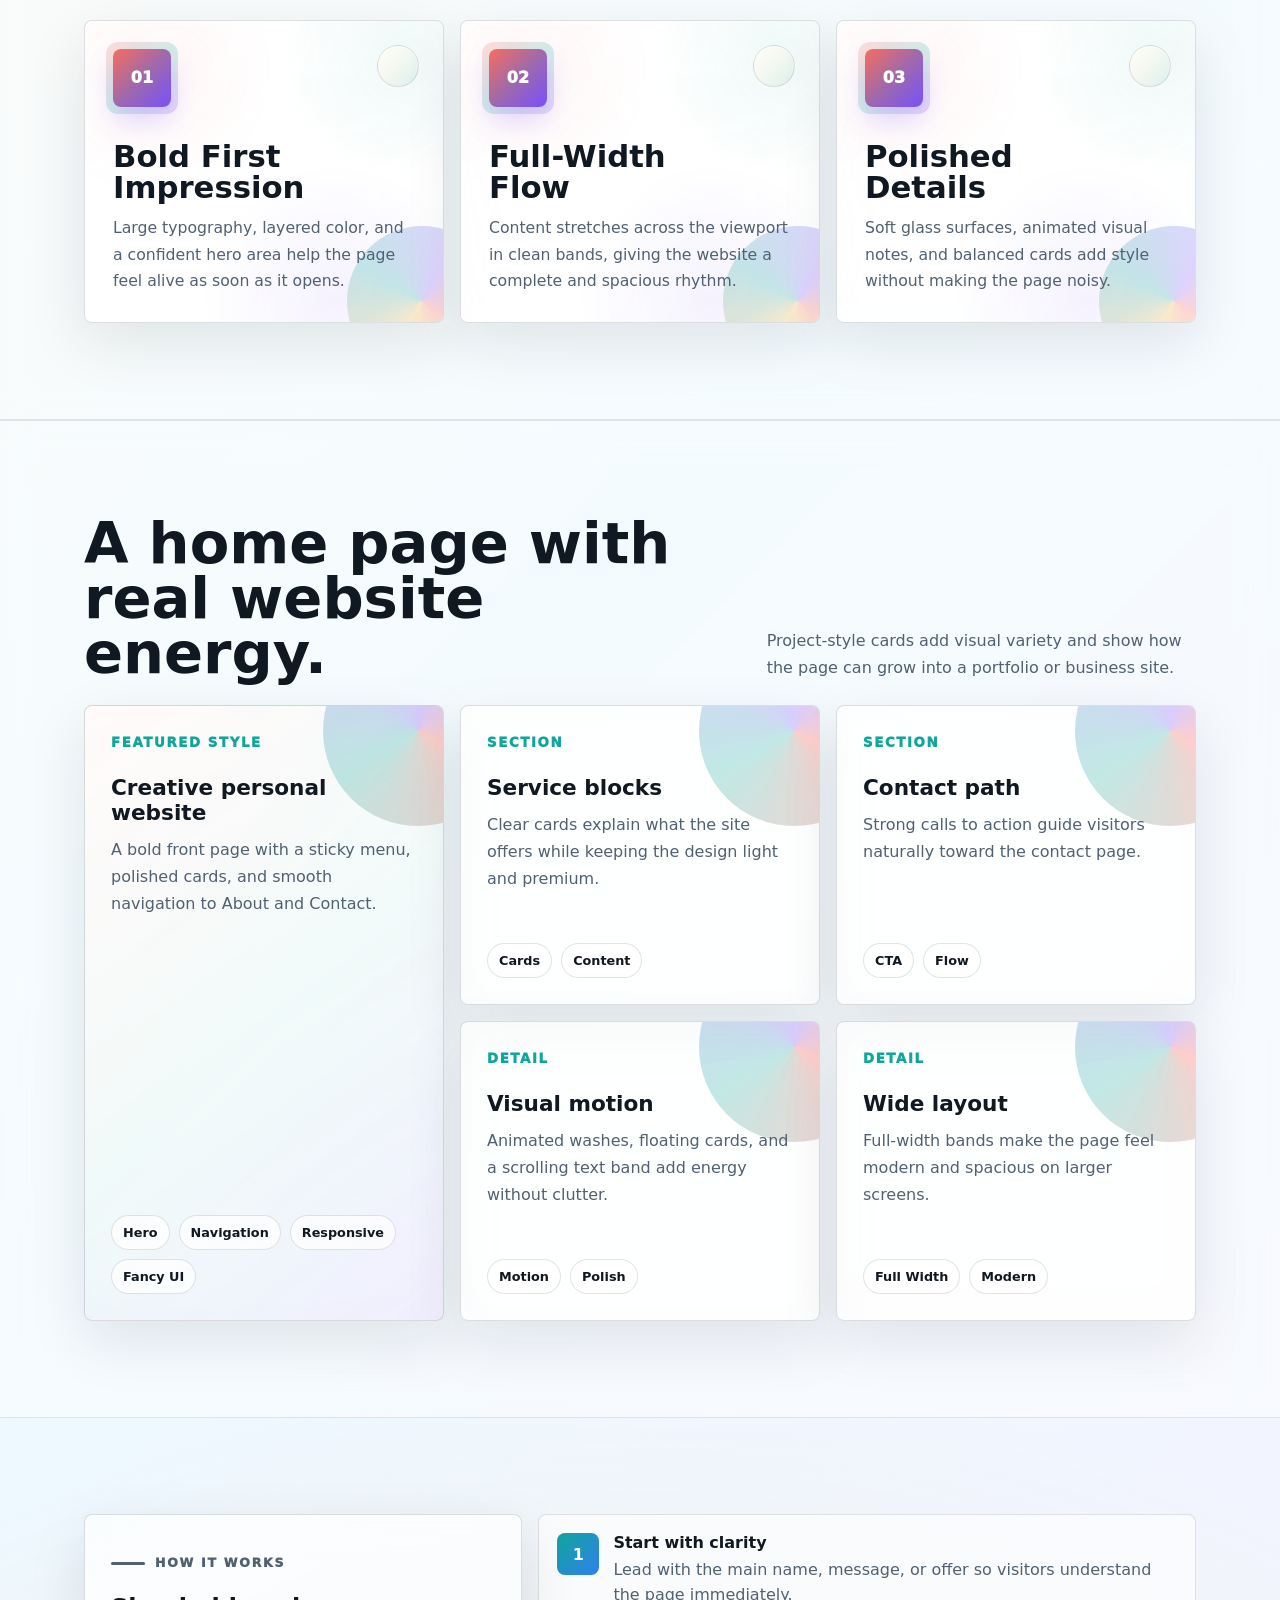
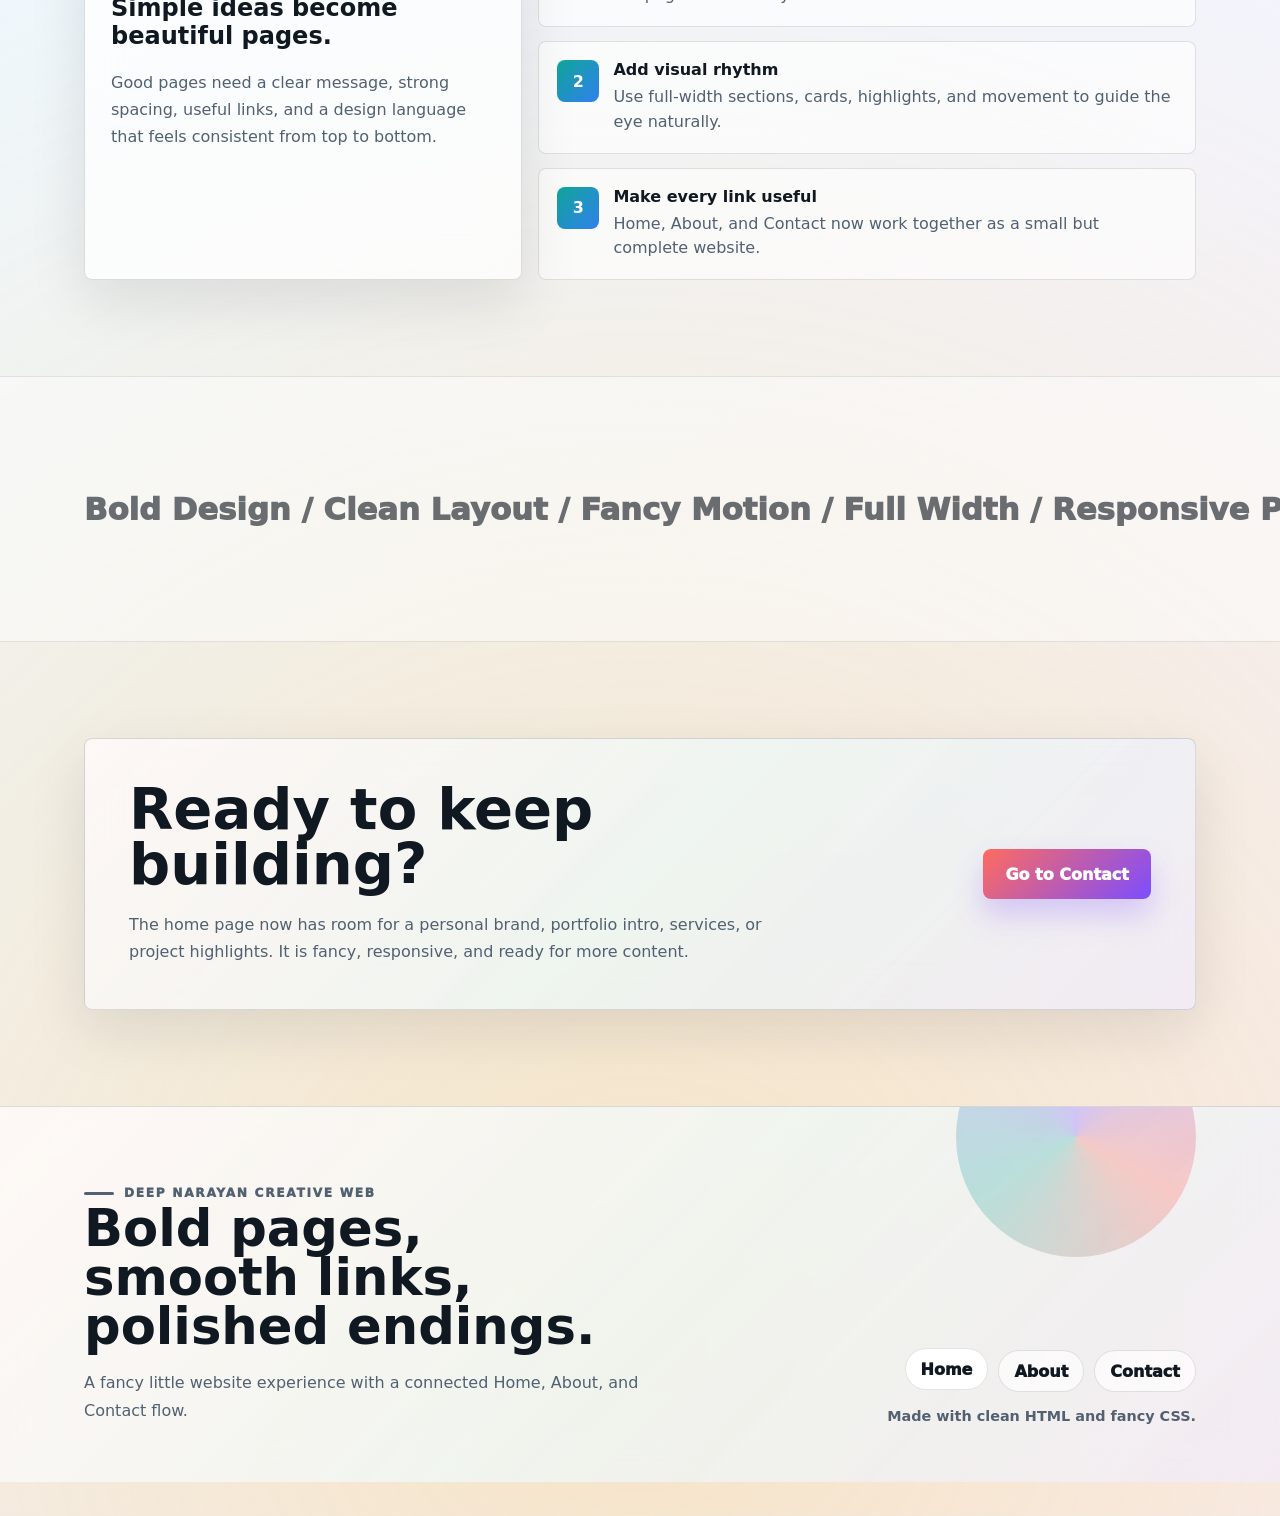
==== commit 3b4965d7: "Home page everything feels section card design" ====
--- a/index.html
+++ b/index.html
@@ -125,6 +125,99 @@
     .feature-card h3, .project-card h3, .process-card h3 { margin: 24px 0 0; font-size: 1.35rem; }
     .feature-card p, .project-card p, .process-card p { margin: 12px 0 0; color: var(--muted); line-height: 1.68; }
 
+
+
+    .feature-card {
+      position: relative;
+      min-height: 285px;
+      overflow: hidden;
+      padding: 28px;
+      transition: transform 220ms ease, box-shadow 220ms ease, border-color 220ms ease;
+    }
+
+    .feature-card::before {
+      content: "";
+      position: absolute;
+      inset: 0;
+      background:
+        linear-gradient(135deg, rgba(255, 255, 255, 0.78), rgba(255, 255, 255, 0.44)),
+        radial-gradient(circle at 18% 16%, rgba(255, 107, 95, 0.20), transparent 32%),
+        radial-gradient(circle at 88% 10%, rgba(17, 166, 154, 0.18), transparent 30%),
+        radial-gradient(circle at 70% 92%, rgba(124, 77, 255, 0.16), transparent 36%);
+      opacity: 0.92;
+    }
+
+    .feature-card::after {
+      content: "";
+      position: absolute;
+      right: -54px;
+      bottom: -54px;
+      width: 150px;
+      height: 150px;
+      border-radius: 50%;
+      background: conic-gradient(from 120deg, rgba(255, 107, 95, 0.34), rgba(248, 189, 53, 0.32), rgba(17, 166, 154, 0.30), rgba(124, 77, 255, 0.30), rgba(255, 107, 95, 0.34));
+      opacity: 0.78;
+      transition: transform 220ms ease;
+    }
+
+    .feature-card > * {
+      position: relative;
+      z-index: 1;
+    }
+
+    .feature-card:hover {
+      border-color: rgba(124, 77, 255, 0.26);
+      box-shadow: 0 30px 76px rgba(16, 24, 33, 0.16);
+      transform: translateY(-8px);
+    }
+
+    .feature-card:hover::after {
+      transform: scale(1.16) rotate(18deg);
+    }
+
+    .feature-icon {
+      position: relative;
+      width: 58px;
+      height: 58px;
+      font-size: 1rem;
+      isolation: isolate;
+    }
+
+    .feature-icon::after {
+      content: "";
+      position: absolute;
+      inset: -7px;
+      z-index: -1;
+      border-radius: 12px;
+      background: linear-gradient(135deg, rgba(255, 107, 95, 0.22), rgba(17, 166, 154, 0.18), rgba(124, 77, 255, 0.20));
+    }
+
+    .feature-card h3 {
+      margin-top: 34px;
+      max-width: 260px;
+      font-size: clamp(1.45rem, 2.4vw, 2rem);
+      line-height: 1.02;
+    }
+
+    .feature-card p {
+      max-width: 315px;
+      font-size: 0.98rem;
+    }
+
+    .feature-card .shine {
+      position: absolute;
+      top: 24px;
+      right: 24px;
+      width: 42px;
+      height: 42px;
+      border: 1px solid rgba(16, 24, 33, 0.12);
+      border-radius: 50%;
+      background:
+        linear-gradient(135deg, rgba(255, 255, 255, 0.92), rgba(255, 255, 255, 0.42)),
+        linear-gradient(135deg, rgba(248, 189, 53, 0.28), rgba(17, 166, 154, 0.24));
+      box-shadow: inset 0 1px 0 rgba(255, 255, 255, 0.85);
+    }
+
     .project-card { position: relative; min-height: 300px; display: flex; flex-direction: column; justify-content: space-between; overflow: hidden; }
     .project-card.featured { min-height: 420px; grid-row: span 2; background: linear-gradient(145deg, rgba(255, 255, 255, 0.88), rgba(255, 255, 255, 0.54)), linear-gradient(135deg, rgba(255, 107, 95, 0.22), rgba(17, 166, 154, 0.18), rgba(124, 77, 255, 0.20)); }
     .project-card::before { content: ""; position: absolute; right: -70px; top: -70px; width: 190px; height: 190px; border-radius: 50%; background: conic-gradient(from 120deg, rgba(255, 107, 95, 0.44), rgba(17, 166, 154, 0.34), rgba(124, 77, 255, 0.38), rgba(255, 107, 95, 0.44)); opacity: 0.75; }
@@ -338,9 +431,9 @@
     <section class="section feature-band">
       <div class="section-heading"><h2>Everything feels sharper when design has purpose.</h2><p>These sections give the home page more depth, more content, and a full-width layout that feels like a real website.</p></div>
       <div class="features">
-        <article class="feature-card"><span class="feature-icon">01</span><h3>Bold First Impression</h3><p>Large typography, layered color, and a confident hero area help the page feel alive as soon as it opens.</p></article>
-        <article class="feature-card"><span class="feature-icon">02</span><h3>Full-Width Flow</h3><p>Content stretches across the viewport in clean bands, giving the website a complete and spacious rhythm.</p></article>
-        <article class="feature-card"><span class="feature-icon">03</span><h3>Polished Details</h3><p>Soft glass surfaces, animated visual notes, and balanced cards add style without making the page noisy.</p></article>
+        <article class="feature-card"><span class="shine"></span><span class="feature-icon">01</span><h3>Bold First Impression</h3><p>Large typography, layered color, and a confident hero area help the page feel alive as soon as it opens.</p></article>
+        <article class="feature-card"><span class="shine"></span><span class="feature-icon">02</span><h3>Full-Width Flow</h3><p>Content stretches across the viewport in clean bands, giving the website a complete and spacious rhythm.</p></article>
+        <article class="feature-card"><span class="shine"></span><span class="feature-icon">03</span><h3>Polished Details</h3><p>Soft glass surfaces, animated visual notes, and balanced cards add style without making the page noisy.</p></article>
       </div>
     </section>
 
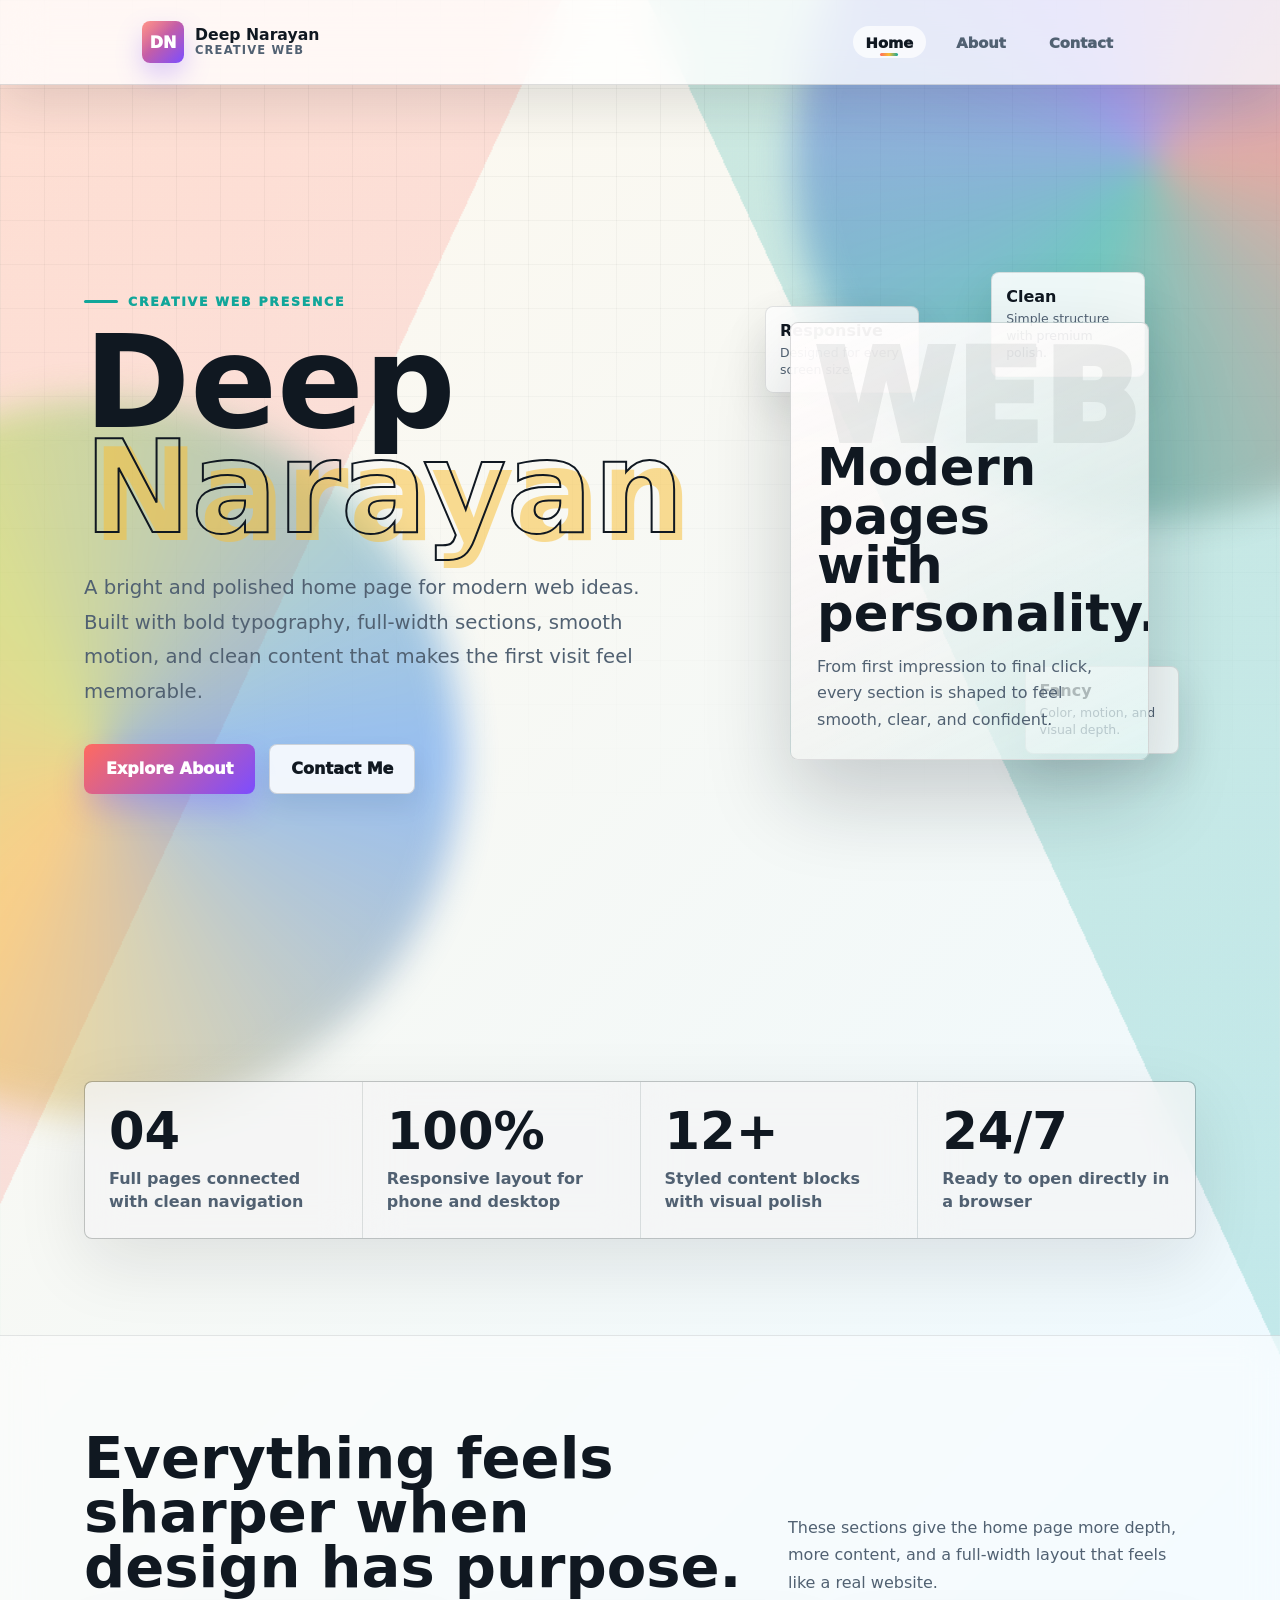
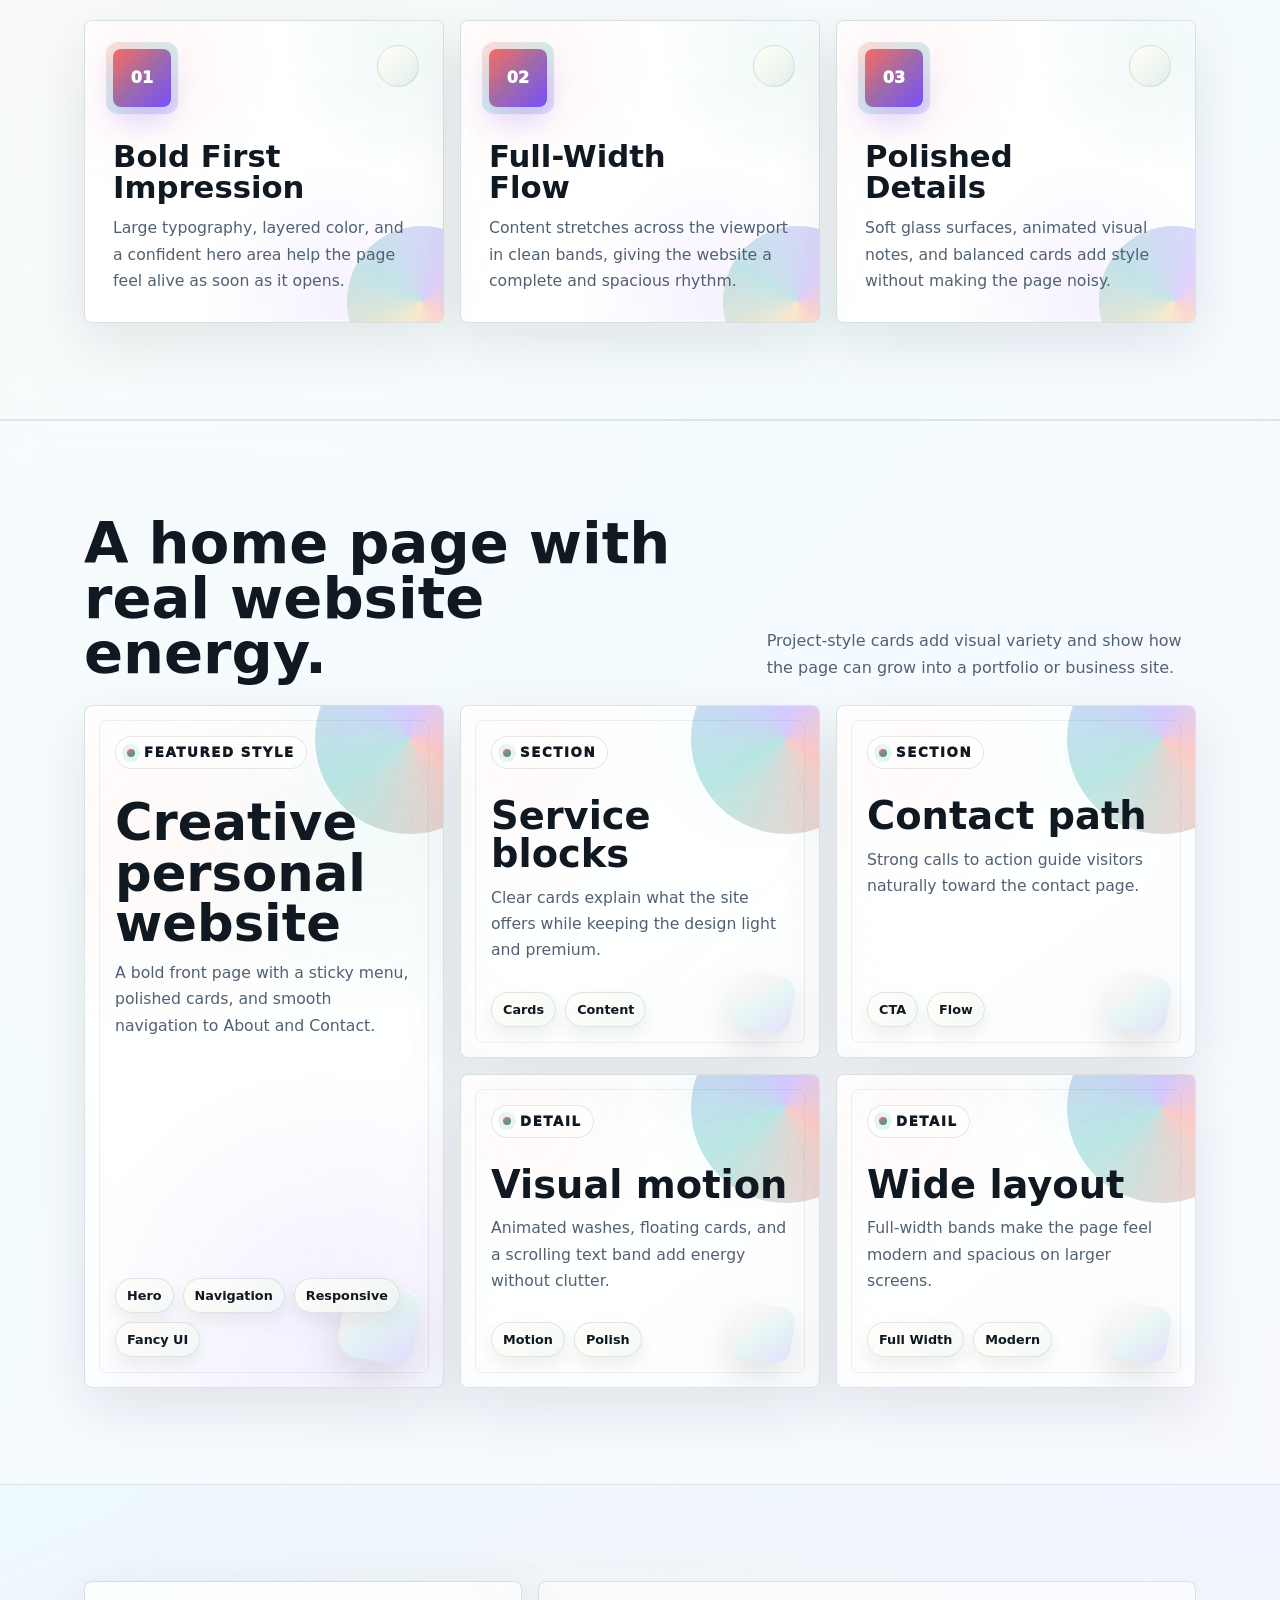
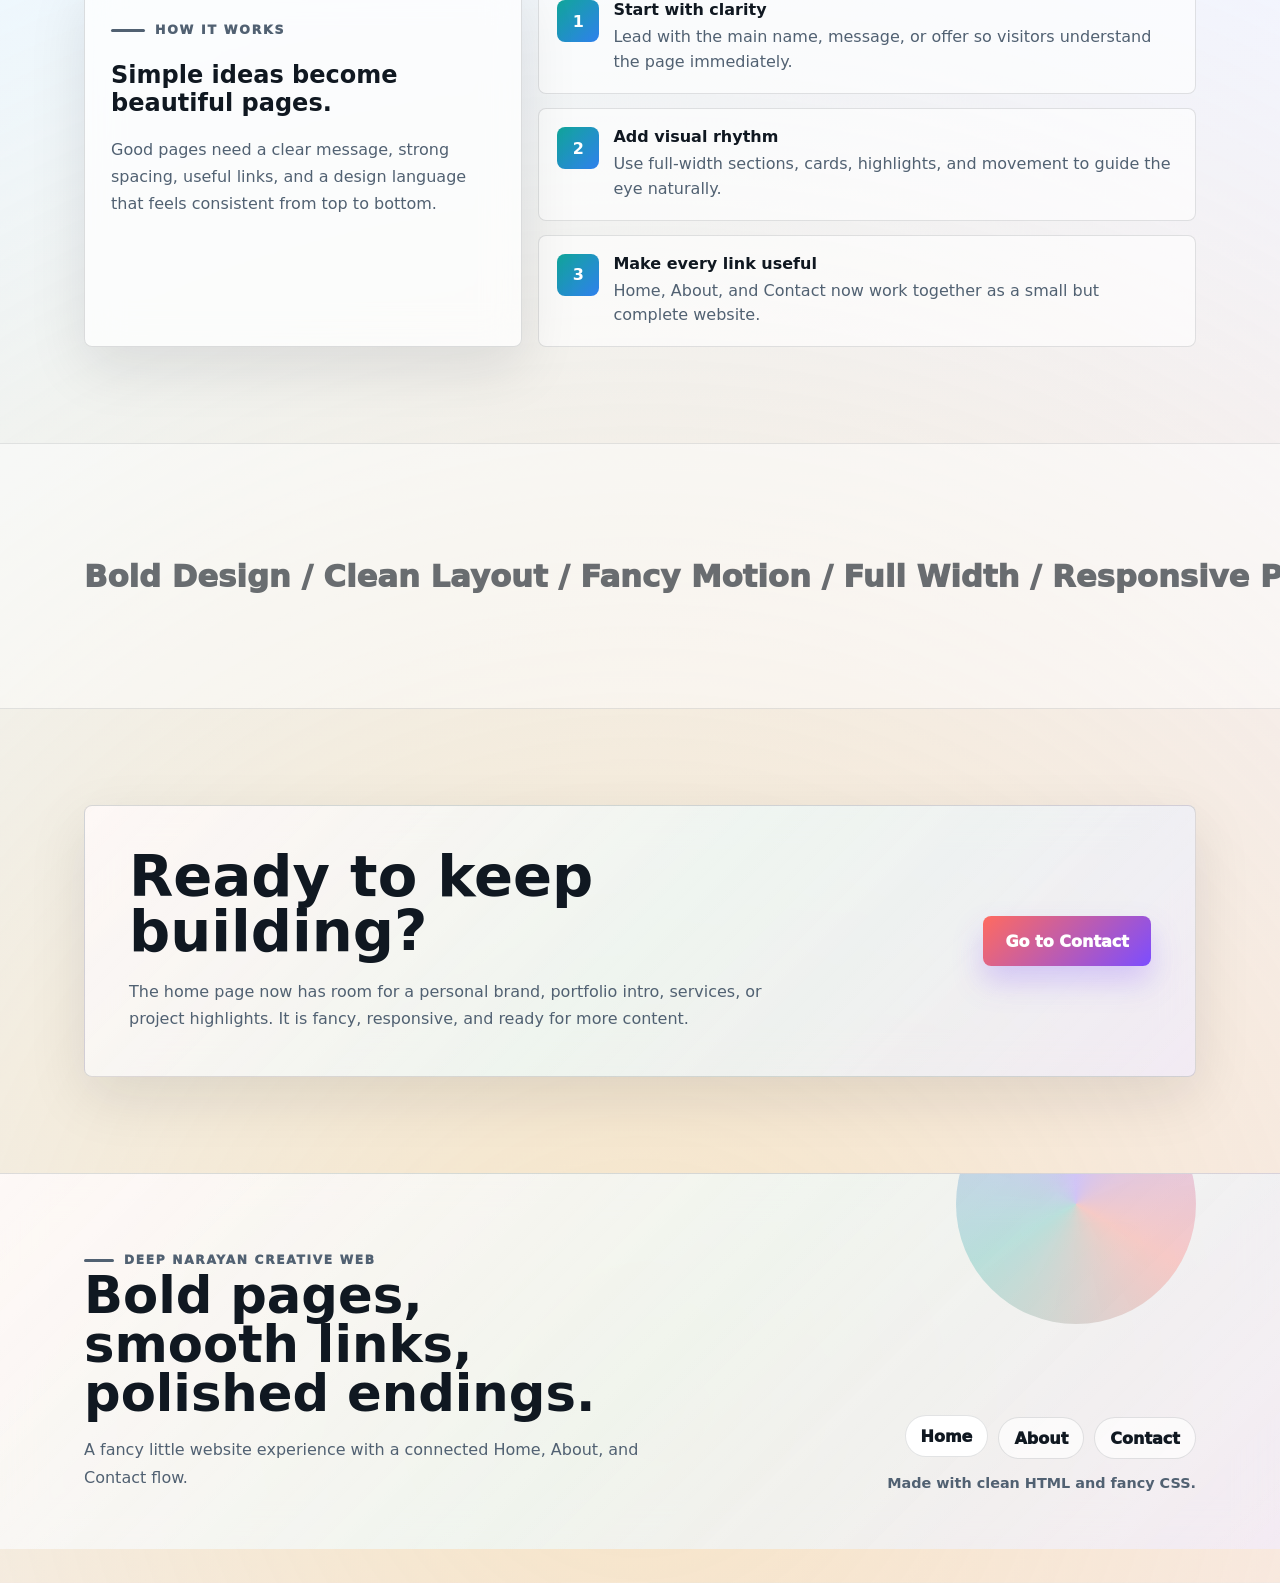
==== commit 0d4b0bb1: "On home page A home page with section card design changed" ====
--- a/index.html
+++ b/index.html
@@ -225,6 +225,126 @@
     .project-card small { color: var(--teal); font-weight: 950; letter-spacing: 0.12em; text-transform: uppercase; }
     .project-tags { display: flex; flex-wrap: wrap; gap: 9px; margin-top: 28px; }
     .project-tags span { padding: 9px 11px; border: 1px solid rgba(16, 24, 33, 0.12); border-radius: 999px; background: rgba(255, 255, 255, 0.72); font-size: 0.8rem; font-weight: 900; }
+
+
+
+    .project-card {
+      position: relative;
+      isolation: isolate;
+      padding: 30px;
+      border-color: rgba(16, 24, 33, 0.12);
+      background:
+        linear-gradient(145deg, rgba(255, 255, 255, 0.90), rgba(255, 255, 255, 0.56)),
+        radial-gradient(circle at 18% 15%, rgba(255, 107, 95, 0.20), transparent 34%),
+        radial-gradient(circle at 84% 4%, rgba(17, 166, 154, 0.16), transparent 30%);
+      transition: transform 220ms ease, box-shadow 220ms ease, border-color 220ms ease;
+    }
+
+    .project-card.featured {
+      background:
+        linear-gradient(145deg, rgba(255, 255, 255, 0.92), rgba(255, 255, 255, 0.54)),
+        radial-gradient(circle at 18% 16%, rgba(255, 107, 95, 0.26), transparent 34%),
+        radial-gradient(circle at 80% 14%, rgba(17, 166, 154, 0.24), transparent 33%),
+        radial-gradient(circle at 66% 90%, rgba(124, 77, 255, 0.22), transparent 38%);
+    }
+
+    .project-card::before {
+      right: -62px;
+      top: -62px;
+      width: 190px;
+      height: 190px;
+      filter: saturate(1.12);
+      transition: transform 240ms ease, opacity 240ms ease;
+    }
+
+    .project-card::after {
+      content: "";
+      position: absolute;
+      inset: 14px;
+      z-index: -1;
+      border: 1px solid rgba(16, 24, 33, 0.09);
+      border-radius: 8px;
+      opacity: 0.72;
+      pointer-events: none;
+    }
+
+    .project-card:hover {
+      border-color: rgba(17, 166, 154, 0.30);
+      box-shadow: 0 34px 86px rgba(16, 24, 33, 0.17);
+      transform: translateY(-8px);
+    }
+
+    .project-card:hover::before {
+      opacity: 0.95;
+      transform: scale(1.18) rotate(20deg);
+    }
+
+    .project-card small {
+      display: inline-flex;
+      align-items: center;
+      gap: 9px;
+      width: fit-content;
+      padding: 8px 11px;
+      border: 1px solid rgba(16, 24, 33, 0.10);
+      border-radius: 999px;
+      color: var(--ink);
+      background: rgba(255, 255, 255, 0.66);
+      box-shadow: inset 0 1px 0 rgba(255, 255, 255, 0.86);
+    }
+
+    .project-card small::before {
+      content: "";
+      width: 8px;
+      height: 8px;
+      border-radius: 50%;
+      background: linear-gradient(135deg, var(--coral), var(--teal));
+      box-shadow: 0 0 0 5px rgba(17, 166, 154, 0.10);
+    }
+
+    .project-card h3 {
+      max-width: 330px;
+      margin-top: 28px;
+      font-size: clamp(1.6rem, 3vw, 2.7rem);
+      line-height: 0.98;
+    }
+
+    .project-card p {
+      max-width: 390px;
+      font-size: 0.98rem;
+    }
+
+    .project-card.featured h3 {
+      max-width: 460px;
+      font-size: clamp(2rem, 4vw, 3.6rem);
+    }
+
+    .project-tags span {
+      border-color: rgba(16, 24, 33, 0.10);
+      background:
+        linear-gradient(135deg, rgba(255, 255, 255, 0.84), rgba(255, 255, 255, 0.54)),
+        linear-gradient(135deg, rgba(248, 189, 53, 0.16), rgba(17, 166, 154, 0.12));
+      box-shadow: 0 8px 18px rgba(16, 24, 33, 0.07);
+    }
+
+    .project-glow {
+      position: absolute;
+      right: 26px;
+      bottom: 26px;
+      width: 58px;
+      height: 58px;
+      border-radius: 16px;
+      background:
+        linear-gradient(135deg, rgba(255, 255, 255, 0.90), rgba(255, 255, 255, 0.38)),
+        linear-gradient(135deg, rgba(255, 107, 95, 0.34), rgba(17, 166, 154, 0.28), rgba(124, 77, 255, 0.30));
+      box-shadow: inset 0 1px 0 rgba(255, 255, 255, 0.90), 0 18px 36px rgba(16, 24, 33, 0.12);
+      transform: rotate(10deg);
+    }
+
+    .project-card.featured .project-glow {
+      width: 76px;
+      height: 76px;
+      border-radius: 20px;
+    }
 
     .process-grid { display: grid; grid-template-columns: 0.8fr 1.2fr; gap: 16px; }
     .step-list { display: grid; gap: 14px; }
@@ -440,11 +560,11 @@
     <section class="section portfolio-band">
       <div class="section-heading"><h2>A home page with real website energy.</h2><p>Project-style cards add visual variety and show how the page can grow into a portfolio or business site.</p></div>
       <div class="project-grid">
-        <article class="project-card featured"><div><small>Featured style</small><h3>Creative personal website</h3><p>A bold front page with a sticky menu, polished cards, and smooth navigation to About and Contact.</p></div><div class="project-tags"><span>Hero</span><span>Navigation</span><span>Responsive</span><span>Fancy UI</span></div></article>
-        <article class="project-card"><div><small>Section</small><h3>Service blocks</h3><p>Clear cards explain what the site offers while keeping the design light and premium.</p></div><div class="project-tags"><span>Cards</span><span>Content</span></div></article>
-        <article class="project-card"><div><small>Section</small><h3>Contact path</h3><p>Strong calls to action guide visitors naturally toward the contact page.</p></div><div class="project-tags"><span>CTA</span><span>Flow</span></div></article>
-        <article class="project-card"><div><small>Detail</small><h3>Visual motion</h3><p>Animated washes, floating cards, and a scrolling text band add energy without clutter.</p></div><div class="project-tags"><span>Motion</span><span>Polish</span></div></article>
-        <article class="project-card"><div><small>Detail</small><h3>Wide layout</h3><p>Full-width bands make the page feel modern and spacious on larger screens.</p></div><div class="project-tags"><span>Full Width</span><span>Modern</span></div></article>
+        <article class="project-card featured"><span class="project-glow"></span><div><small>Featured style</small><h3>Creative personal website</h3><p>A bold front page with a sticky menu, polished cards, and smooth navigation to About and Contact.</p></div><div class="project-tags"><span>Hero</span><span>Navigation</span><span>Responsive</span><span>Fancy UI</span></div></article>
+        <article class="project-card"><span class="project-glow"></span><div><small>Section</small><h3>Service blocks</h3><p>Clear cards explain what the site offers while keeping the design light and premium.</p></div><div class="project-tags"><span>Cards</span><span>Content</span></div></article>
+        <article class="project-card"><span class="project-glow"></span><div><small>Section</small><h3>Contact path</h3><p>Strong calls to action guide visitors naturally toward the contact page.</p></div><div class="project-tags"><span>CTA</span><span>Flow</span></div></article>
+        <article class="project-card"><span class="project-glow"></span><div><small>Detail</small><h3>Visual motion</h3><p>Animated washes, floating cards, and a scrolling text band add energy without clutter.</p></div><div class="project-tags"><span>Motion</span><span>Polish</span></div></article>
+        <article class="project-card"><span class="project-glow"></span><div><small>Detail</small><h3>Wide layout</h3><p>Full-width bands make the page feel modern and spacious on larger screens.</p></div><div class="project-tags"><span>Full Width</span><span>Modern</span></div></article>
       </div>
     </section>
 
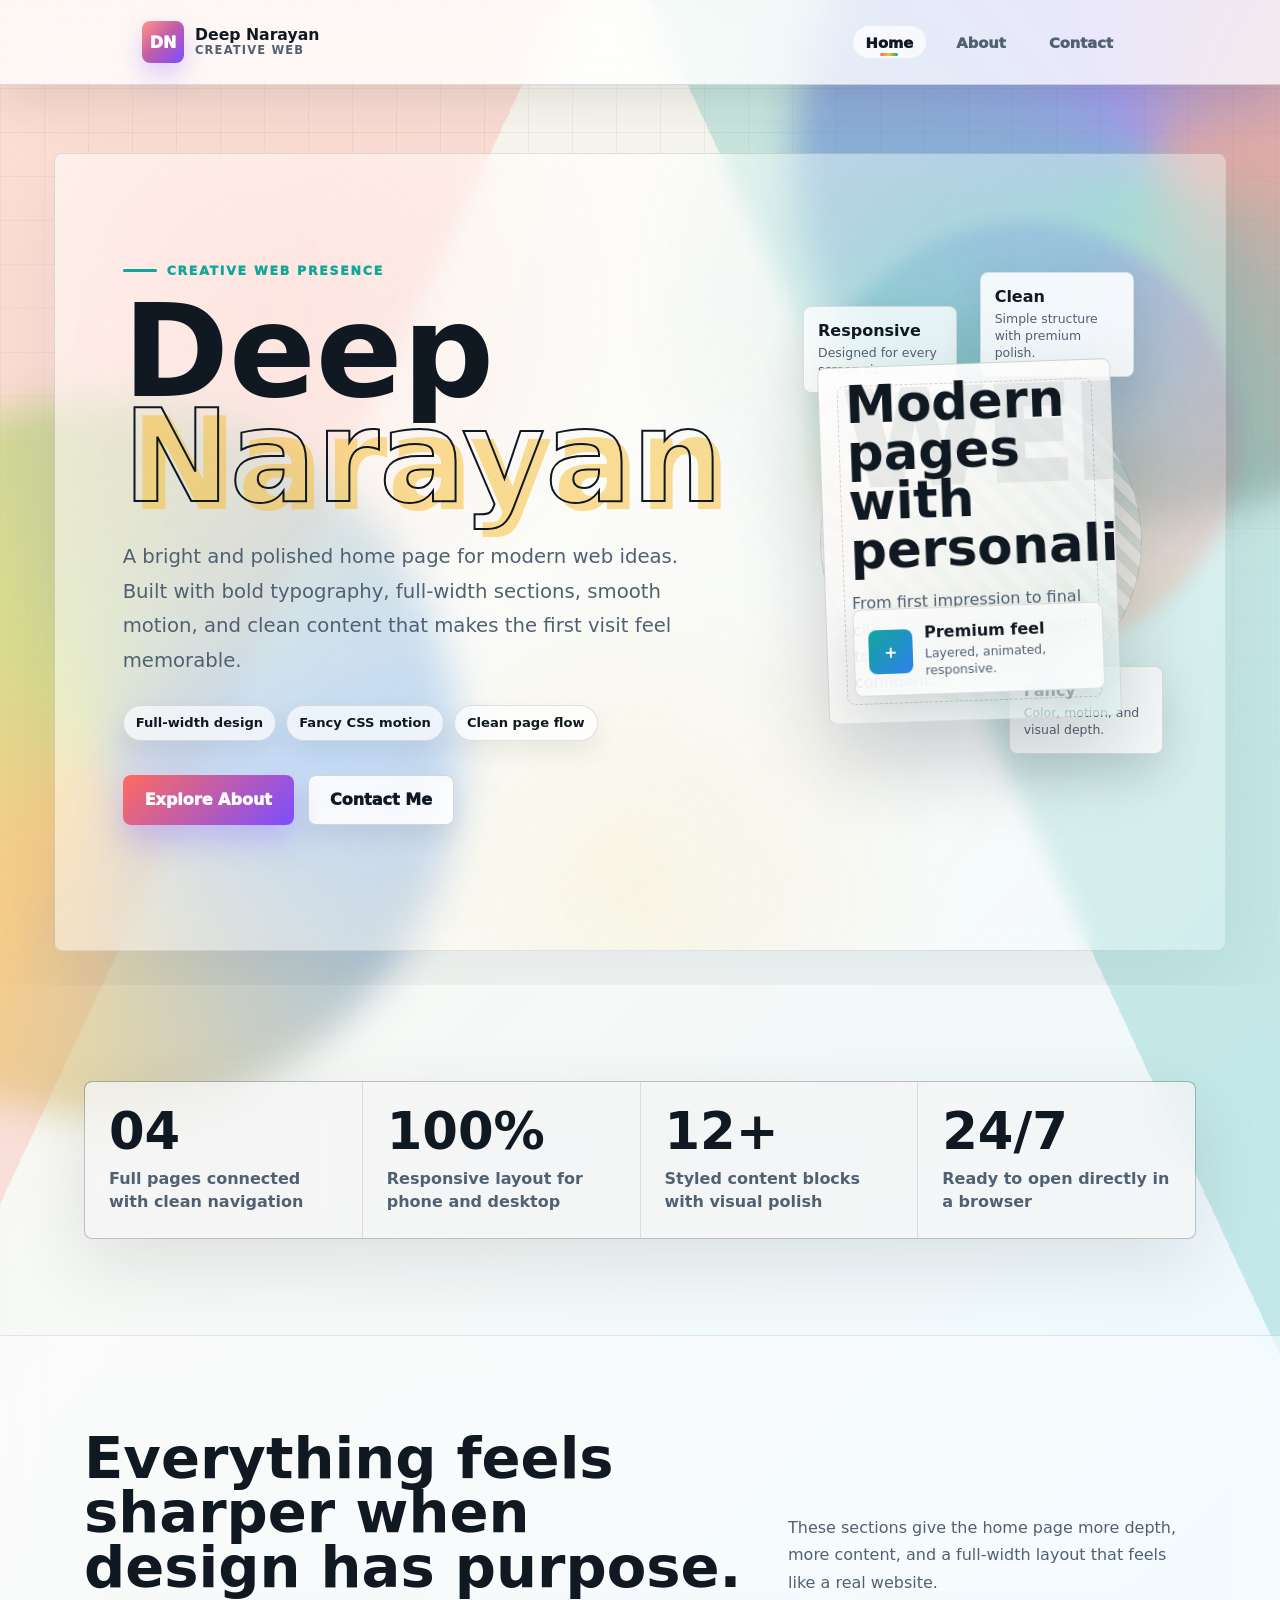
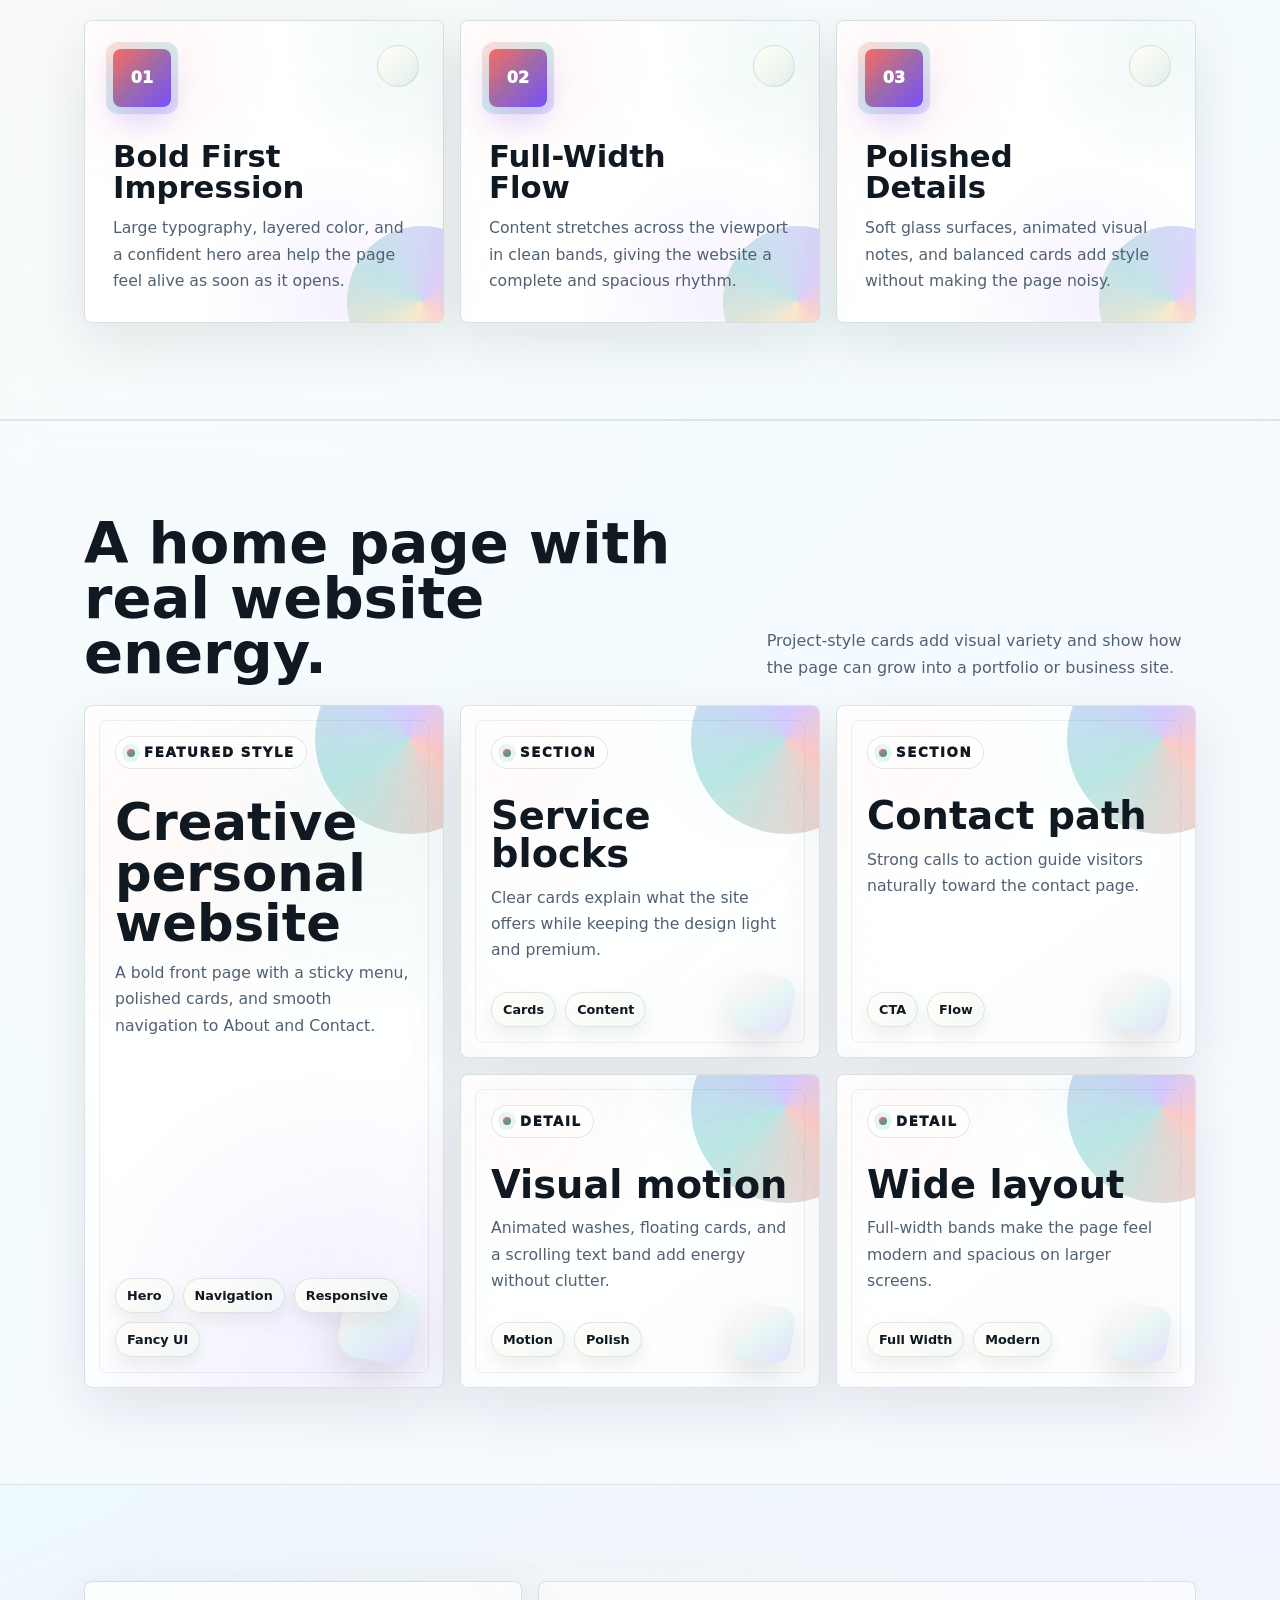
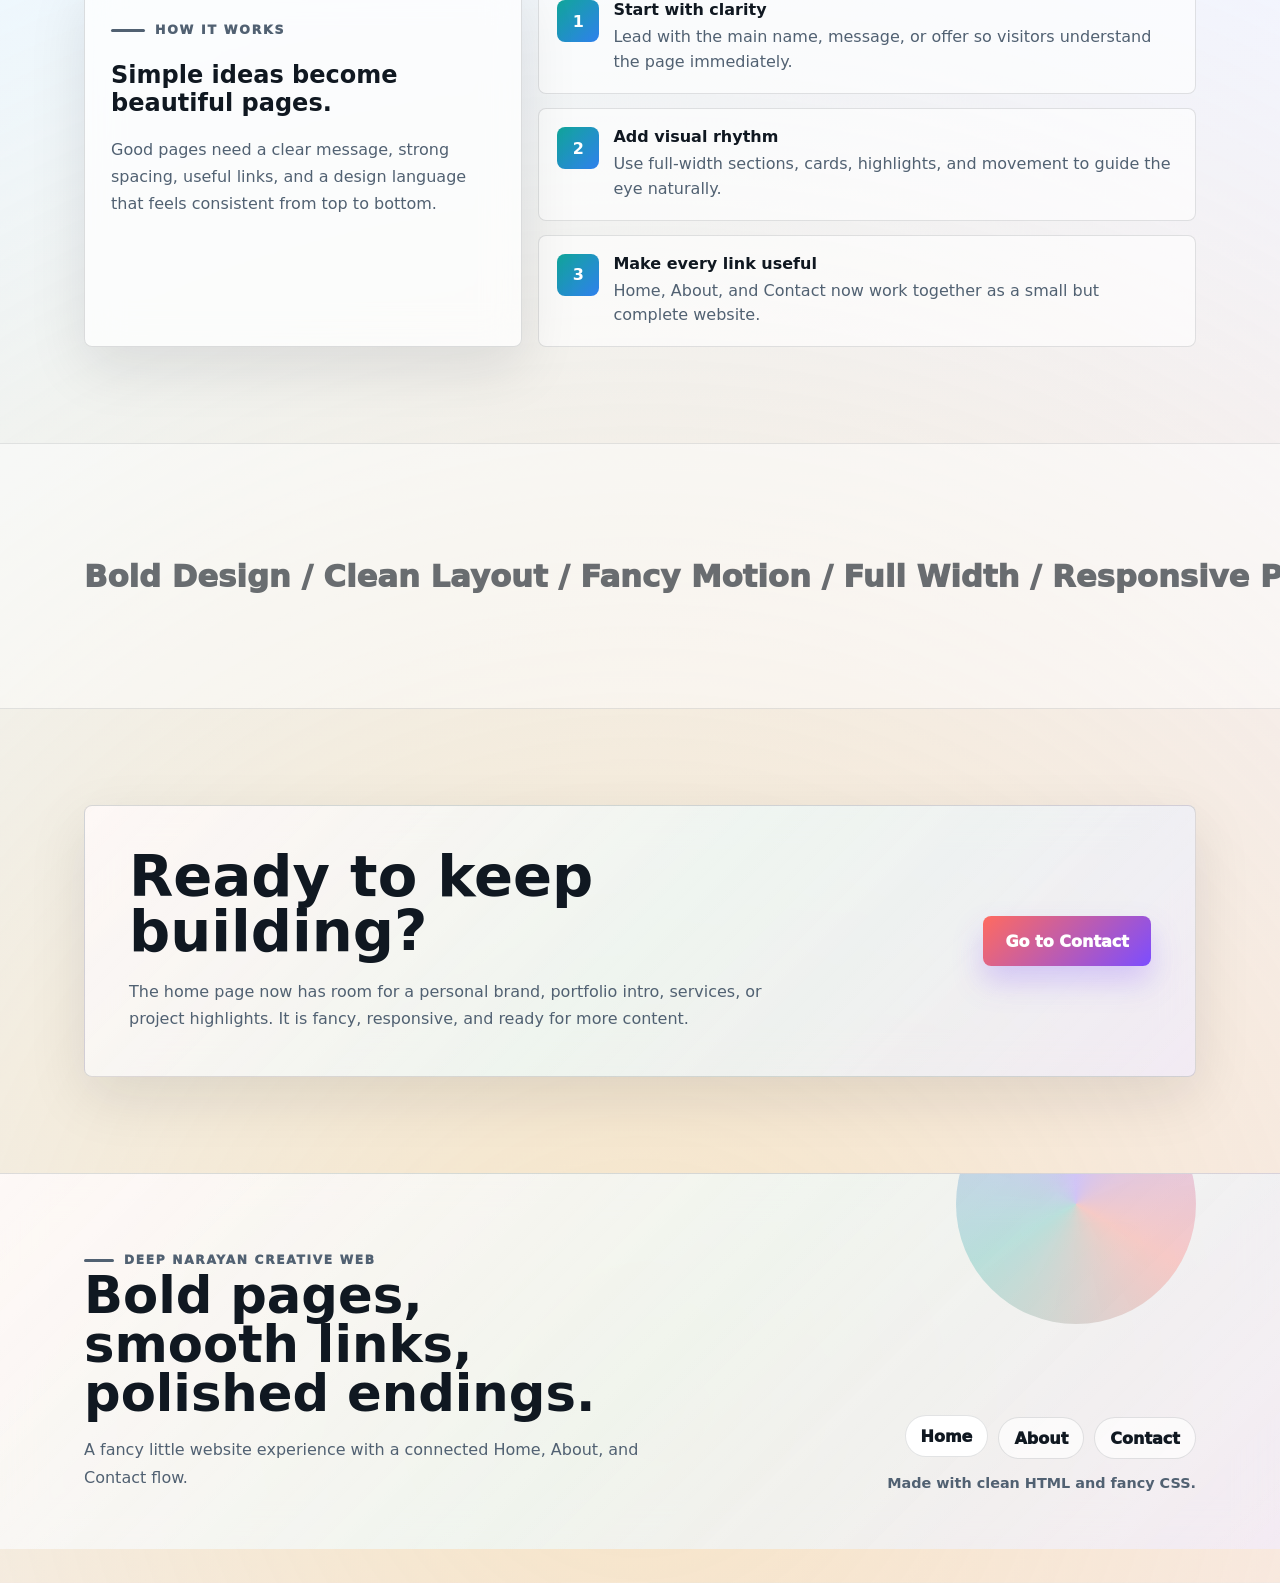
==== commit e9c2767d: "Home page hero section spaces fixed" ====
--- a/index.html
+++ b/index.html
@@ -108,6 +108,207 @@
     .float-card.two { right: 0; bottom: 12%; animation-delay: -2.5s; }
     .float-card.three { right: 8%; top: 2%; background: rgba(255, 255, 255, 0.88); animation-delay: -4s; }
 
+
+
+    .hero-section {
+      position: relative;
+      overflow: hidden;
+    }
+
+    .hero-section::before {
+      content: "";
+      position: absolute;
+      inset: clamp(18px, 3vw, 34px) max(24px, calc((100vw - 1160px) / 2 + 24px));
+      z-index: -1;
+      border: 1px solid rgba(16, 24, 33, 0.10);
+      border-radius: 8px;
+      background:
+        linear-gradient(135deg, rgba(255, 255, 255, 0.48), rgba(255, 255, 255, 0.20)),
+        radial-gradient(circle at 18% 20%, rgba(255, 107, 95, 0.16), transparent 30%),
+        radial-gradient(circle at 78% 18%, rgba(17, 166, 154, 0.16), transparent 30%);
+      box-shadow: 0 34px 110px rgba(16, 24, 33, 0.08);
+      backdrop-filter: blur(10px);
+    }
+
+    .hero-section::after {
+      content: "";
+      position: absolute;
+      right: max(24px, calc((100vw - 1160px) / 2 - 20px));
+      top: 12%;
+      z-index: -1;
+      width: min(34vw, 430px);
+      aspect-ratio: 1;
+      border-radius: 50%;
+      background: conic-gradient(from 120deg, rgba(255, 107, 95, 0.24), rgba(248, 189, 53, 0.24), rgba(17, 166, 154, 0.20), rgba(124, 77, 255, 0.22), rgba(255, 107, 95, 0.24));
+      filter: blur(8px);
+      opacity: 0.82;
+      animation: heroSpin 18s linear infinite;
+    }
+
+    .hero-grid {
+      position: relative;
+      padding: clamp(18px, 3vw, 34px) 0;
+    }
+
+    .hero-kicker {
+      display: flex;
+      flex-wrap: wrap;
+      gap: 10px;
+      margin-top: 26px;
+    }
+
+    .hero-kicker span {
+      display: inline-flex;
+      align-items: center;
+      min-height: 36px;
+      padding: 0 12px;
+      border: 1px solid rgba(16, 24, 33, 0.12);
+      border-radius: 999px;
+      color: var(--ink);
+      font-size: 0.82rem;
+      font-weight: 900;
+      background: rgba(255, 255, 255, 0.66);
+      box-shadow: 0 10px 24px rgba(16, 24, 33, 0.07);
+      backdrop-filter: blur(14px);
+    }
+
+    .hero-art::before {
+      content: "";
+      position: absolute;
+      width: min(88%, 470px);
+      aspect-ratio: 1;
+      border-radius: 50%;
+      border: 1px solid rgba(16, 24, 33, 0.12);
+      background:
+        linear-gradient(135deg, rgba(255, 255, 255, 0.34), rgba(255, 255, 255, 0.10)),
+        repeating-linear-gradient(45deg, rgba(255, 255, 255, 0.34) 0 10px, rgba(17, 166, 154, 0.08) 10px 20px);
+      animation: heroOrbit 12s ease-in-out infinite;
+    }
+
+    .showcase-card {
+      transform: rotate(-2deg);
+      transition: transform 260ms ease, box-shadow 260ms ease;
+    }
+
+    .showcase-card:hover {
+      transform: rotate(0deg) translateY(-8px);
+      box-shadow: 0 46px 100px rgba(16, 24, 33, 0.24);
+    }
+
+    .showcase-card::after {
+      content: "";
+      position: absolute;
+      inset: 18px;
+      border: 1px dashed rgba(16, 24, 33, 0.18);
+      border-radius: 8px;
+    }
+
+    .showcase-content {
+      z-index: 1;
+    }
+
+    .hero-metric {
+      position: absolute;
+      left: 26px;
+      bottom: 26px;
+      z-index: 2;
+      display: grid;
+      grid-template-columns: auto 1fr;
+      gap: 12px;
+      align-items: center;
+      max-width: 250px;
+      padding: 14px;
+      border: 1px solid rgba(16, 24, 33, 0.12);
+      border-radius: 8px;
+      background: rgba(255, 255, 255, 0.74);
+      box-shadow: 0 18px 42px rgba(16, 24, 33, 0.13);
+      backdrop-filter: blur(16px);
+    }
+
+    .hero-metric b {
+      width: 44px;
+      height: 44px;
+      display: grid;
+      place-items: center;
+      border-radius: 8px;
+      color: #fff;
+      background: linear-gradient(135deg, var(--teal), var(--blue));
+    }
+
+    .hero-metric strong,
+    .hero-metric span {
+      display: block;
+    }
+
+    .hero-metric span {
+      margin-top: 4px;
+      color: var(--muted);
+      font-size: 0.78rem;
+      line-height: 1.35;
+    }
+
+    .button.primary-glow {
+      position: relative;
+      overflow: hidden;
+    }
+
+    .button.primary-glow::after {
+      content: "";
+      position: absolute;
+      inset: 0;
+      background: linear-gradient(110deg, transparent 0 35%, rgba(255, 255, 255, 0.36) 48%, transparent 62% 100%);
+      transform: translateX(-120%);
+      transition: transform 520ms ease;
+    }
+
+    .button.primary-glow:hover::after {
+      transform: translateX(120%);
+    }
+
+    @keyframes heroSpin {
+      to { transform: rotate(360deg); }
+    }
+
+    @keyframes heroOrbit {
+      0%, 100% { transform: translateY(0) rotate(0deg); }
+      50% { transform: translateY(-18px) rotate(10deg); }
+    }
+
+
+
+    .hero-section {
+      padding-left: max(34px, calc((100vw - 1240px) / 2 + 54px));
+      padding-right: max(34px, calc((100vw - 1240px) / 2 + 54px));
+    }
+
+    .hero-grid {
+      max-width: 1180px;
+      margin: 0 auto;
+      padding-left: clamp(12px, 2.2vw, 32px);
+      padding-right: clamp(12px, 2.2vw, 32px);
+    }
+
+    .hero-grid > div:first-child {
+      padding-left: clamp(0px, 1.6vw, 22px);
+    }
+
+    .hero-art {
+      padding-right: clamp(0px, 1.8vw, 26px);
+    }
+
+    .hero-section::before {
+      inset: clamp(18px, 3vw, 34px) max(34px, calc((100vw - 1240px) / 2 + 34px));
+      background:
+        linear-gradient(135deg, rgba(255, 255, 255, 0.58), rgba(255, 255, 255, 0.24)),
+        radial-gradient(circle at 18% 20%, rgba(255, 107, 95, 0.18), transparent 30%),
+        radial-gradient(circle at 78% 18%, rgba(17, 166, 154, 0.18), transparent 30%),
+        radial-gradient(circle at 50% 92%, rgba(248, 189, 53, 0.16), transparent 34%);
+    }
+
+    .hero-section .lead {
+      max-width: 700px;
+    }
+
     .stats-strip { display: grid; grid-template-columns: repeat(4, 1fr); gap: 1px; overflow: hidden; border: 1px solid var(--line); border-radius: 8px; background: rgba(16, 24, 33, 0.12); box-shadow: 0 24px 70px rgba(16, 24, 33, 0.10); }
     .stats-strip div { min-height: 132px; padding: 24px; background: rgba(255, 255, 255, 0.72); backdrop-filter: blur(18px); }
     .stats-strip strong { display: block; font-size: clamp(2rem, 4vw, 3.4rem); line-height: 1; }
@@ -481,6 +682,21 @@
       .page { padding: 22px; }
       .site-header { width: 100vw; margin: -22px calc(50% - 50vw) 22px; padding: 12px 22px; }
       .hero-grid, .process-grid, .cta-panel, .project-grid { grid-template-columns: 1fr; }
+
+      .hero-section {
+        padding-left: 26px;
+        padding-right: 26px;
+      }
+
+      .hero-grid {
+        padding-left: 0;
+        padding-right: 0;
+      }
+
+      .hero-section::before {
+        left: 18px;
+        right: 18px;
+      }
       .hero-section { min-height: auto; }
       .hero-art { order: -1; min-height: 390px; }
       .features, .stats-strip { grid-template-columns: 1fr; }
@@ -499,6 +715,11 @@
       .hero-art { min-height: 310px; }
       .float-card { display: none; }
       .section { padding-left: 22px; padding-right: 22px; }
+
+      .hero-section {
+        padding-left: 22px;
+        padding-right: 22px;
+      }
     }
   </style>
 </head>
@@ -525,8 +746,9 @@
           <p class="eyebrow">Creative web presence</p>
           <h1>Deep <span>Narayan</span></h1>
           <p class="lead">A bright and polished home page for modern web ideas. Built with bold typography, full-width sections, smooth motion, and clean content that makes the first visit feel memorable.</p>
+          <div class="hero-kicker" aria-label="Hero highlights"><span>Full-width design</span><span>Fancy CSS motion</span><span>Clean page flow</span></div>
           <div class="actions">
-            <a class="button" href="about.html">Explore About</a>
+            <a class="button primary-glow" href="about.html">Explore About</a>
             <a class="button secondary" href="contact.html">Contact Me</a>
           </div>
         </div>
@@ -534,7 +756,7 @@
           <div class="float-card one"><strong>Responsive</strong><span>Designed for every screen size.</span></div>
           <div class="float-card two"><strong>Fancy</strong><span>Color, motion, and visual depth.</span></div>
           <div class="float-card three"><strong>Clean</strong><span>Simple structure with premium polish.</span></div>
-          <div class="showcase-card"><div class="showcase-content"><h2>Modern pages with personality.</h2><p>From first impression to final click, every section is shaped to feel smooth, clear, and confident.</p></div></div>
+          <div class="showcase-card"><div class="hero-metric"><b>+</b><div><strong>Premium feel</strong><span>Layered, animated, responsive.</span></div></div><div class="showcase-content"><h2>Modern pages with personality.</h2><p>From first impression to final click, every section is shaped to feel smooth, clear, and confident.</p></div></div>
         </div>
       </div>
     </section>
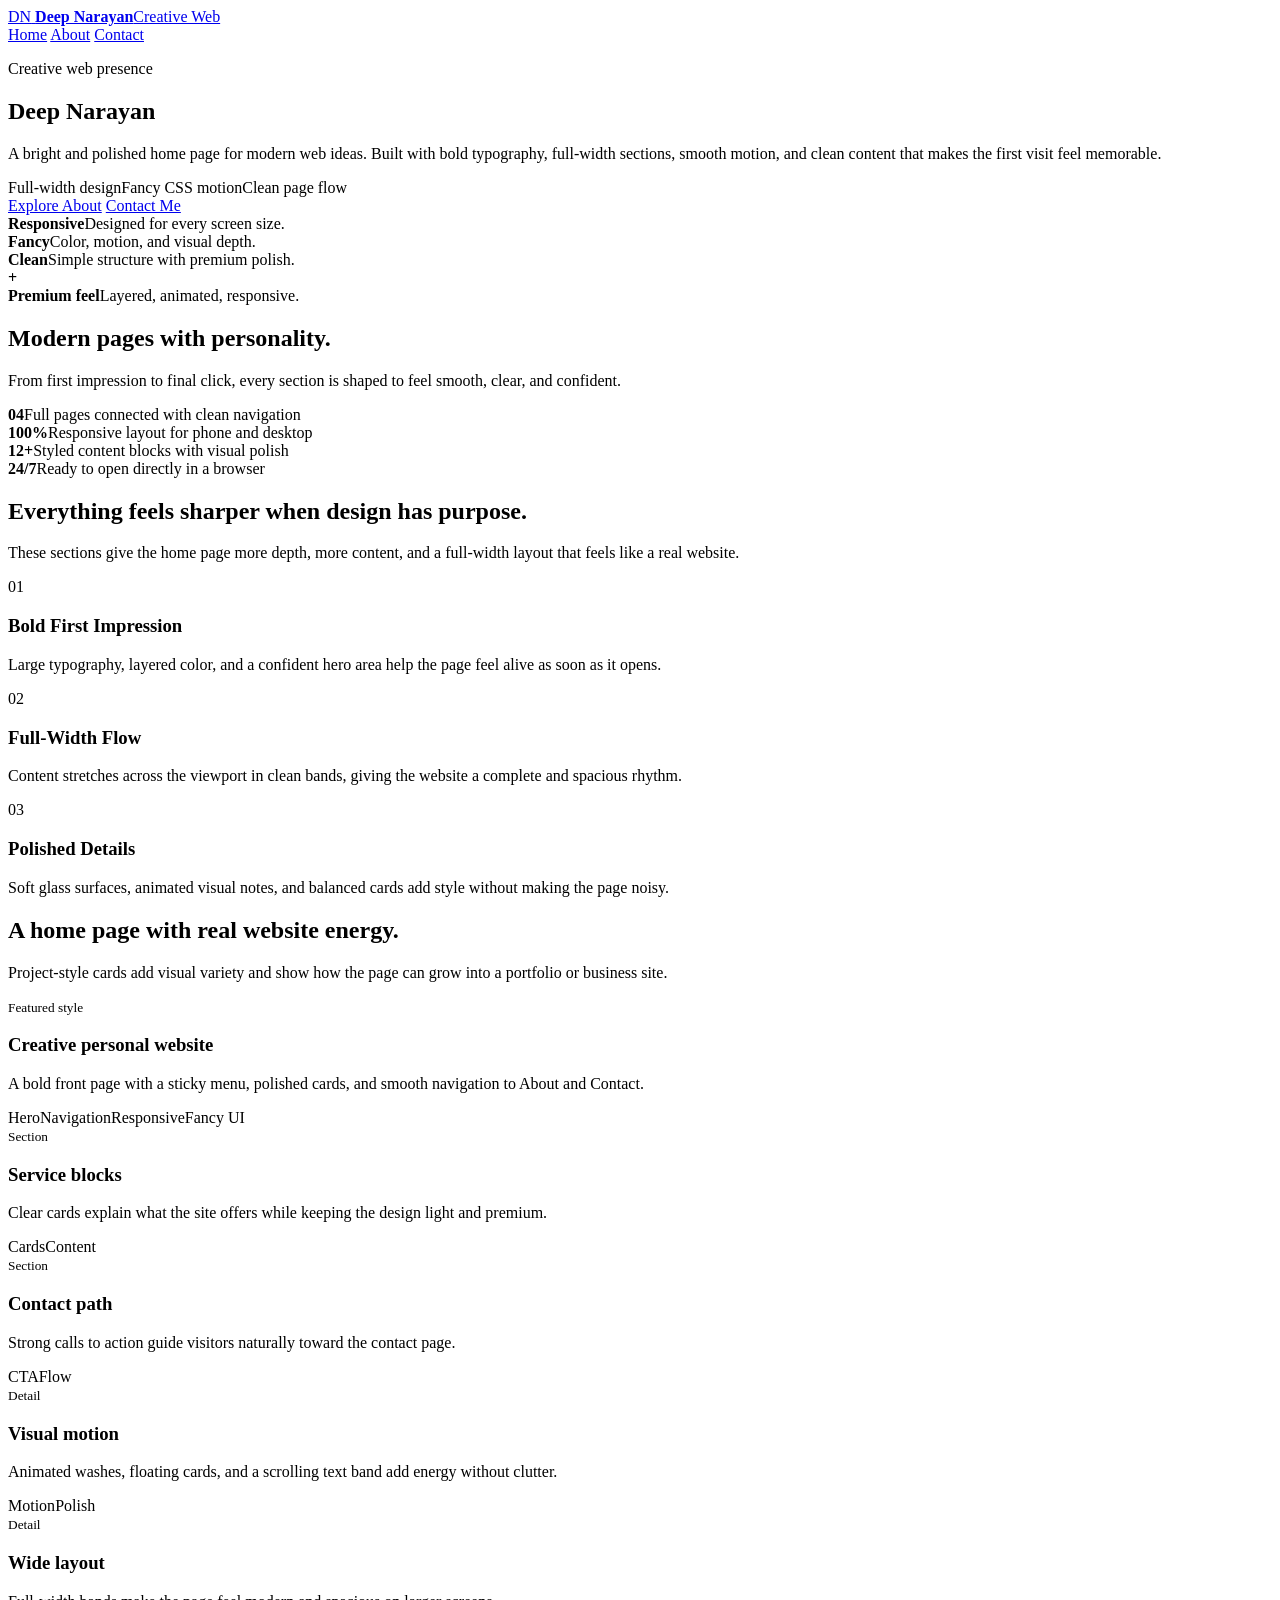
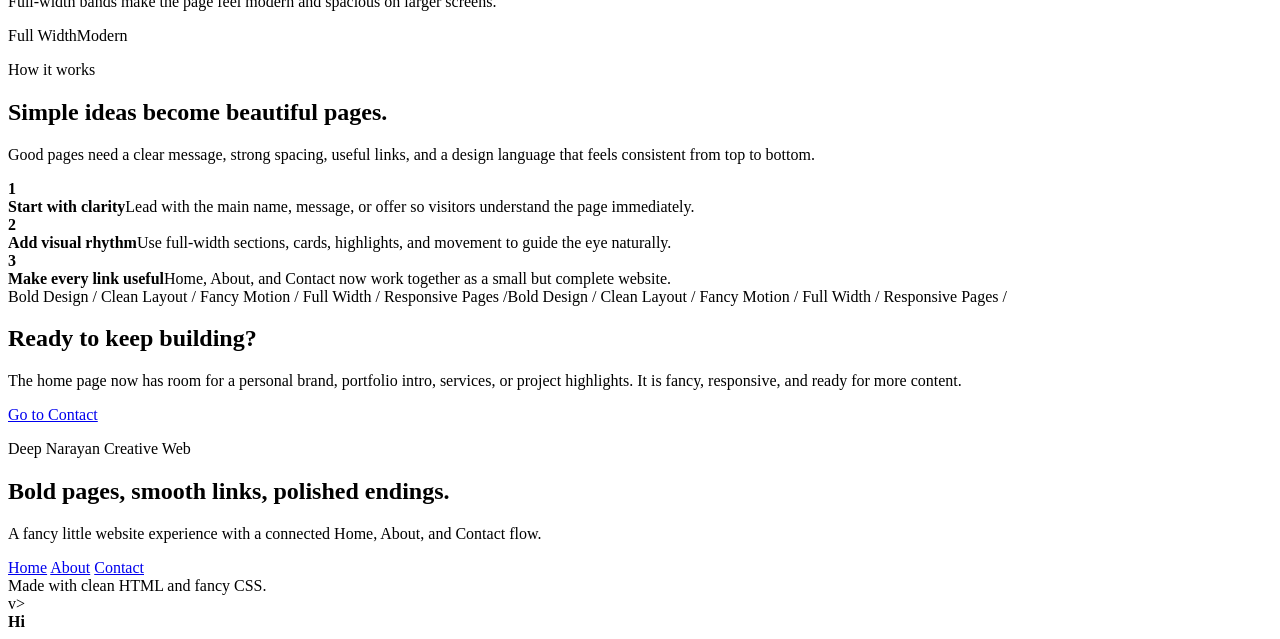
==== commit ec5480de: "css folder create with main_style.css file" ====
--- a/index.html
+++ b/index.html
@@ -4,724 +4,8 @@
   <meta charset="UTF-8" />
   <meta name="viewport" content="width=device-width, initial-scale=1.0" />
   <title>Deep Narayan | Creative Web</title>
-  <style>
-    :root {
-      --ink: #101821;
-      --muted: #516172;
-      --coral: #ff6b5f;
-      --teal: #11a69a;
-      --gold: #f8bd35;
-      --blue: #2f80ed;
-      --plum: #7c4dff;
-      --leaf: #b6df45;
-      --line: rgba(16, 24, 33, 0.14);
-      --shadow: rgba(16, 24, 33, 0.18);
-    }
-
-    * { box-sizing: border-box; }
-    html { min-height: 100%; scroll-behavior: smooth; background: #fff7e8; }
-
-    body {
-      margin: 0;
-      min-height: 100vh;
-      color: var(--ink);
-      font-family: Inter, ui-sans-serif, system-ui, -apple-system, BlinkMacSystemFont, "Segoe UI", sans-serif;
-      background:
-        linear-gradient(115deg, rgba(255, 107, 95, 0.18) 0 16%, transparent 16% 100%),
-        linear-gradient(245deg, rgba(17, 166, 154, 0.20) 0 18%, transparent 18% 100%),
-        radial-gradient(circle at 50% 96%, rgba(248, 189, 53, 0.28), transparent 34%),
-        linear-gradient(135deg, #fff8ec 0%, #edf9ff 46%, #f8f1ff 100%);
-      overflow-x: hidden;
-    }
-
-    .page { position: relative; min-height: 100vh; padding: 34px; isolation: isolate; }
-
-    .site-header {
-      position: sticky;
-      top: 0;
-      z-index: 20;
-      width: 100vw;
-      margin: -34px calc(50% - 50vw) 34px;
-      display: flex;
-      align-items: center;
-      justify-content: space-between;
-      gap: 18px;
-      padding: 14px max(22px, calc((100vw - 1040px) / 2 + 22px));
-      border-bottom: 1px solid rgba(16, 24, 33, 0.14);
-      background: rgba(255, 255, 255, 0.76);
-      box-shadow: 0 18px 50px rgba(16, 24, 33, 0.12);
-      backdrop-filter: blur(20px);
-      transition: padding 220ms ease, background 220ms ease, box-shadow 220ms ease;
-    }
-
-    .site-header.is-scrolled { padding-top: 8px; padding-bottom: 8px; background: rgba(255, 255, 255, 0.88); box-shadow: 0 12px 34px rgba(16, 24, 33, 0.10); }
-    .site-header.is-scrolled .logo-mark { width: 36px; height: 36px; }
-    .site-header.is-scrolled .main-nav a { min-height: 34px; }
-
-    .logo { display: inline-flex; align-items: center; gap: 11px; color: var(--ink); font-weight: 950; text-decoration: none; white-space: nowrap; }
-    .logo-mark { width: 42px; height: 42px; display: grid; place-items: center; border-radius: 8px; color: #fff; font-size: 1rem; font-weight: 950; background: linear-gradient(135deg, rgba(255, 255, 255, 0.28), transparent 46%), linear-gradient(135deg, var(--coral), var(--plum)); box-shadow: 0 12px 26px rgba(124, 77, 255, 0.26); transition: width 220ms ease, height 220ms ease; }
-    .logo-text { display: grid; gap: 2px; line-height: 1; }
-    .logo-text strong { font-size: 0.98rem; }
-    .logo-text span { color: var(--muted); font-size: 0.72rem; font-weight: 800; letter-spacing: 0.10em; text-transform: uppercase; }
-
-    .main-nav { position: relative; display: flex; align-items: center; gap: 7px; padding: 7px; 
-      /* border-radius: 999px; 
-      background: linear-gradient(135deg, rgba(255, 255, 255, 0.88), rgba(255, 255, 255, 0.52)), linear-gradient(135deg, rgba(255, 107, 95, 0.12), rgba(17, 166, 154, 0.12), rgba(124, 77, 255, 0.12));  */
-    }
-    .main-nav a { position: relative; z-index: 1; display: inline-flex; align-items: center; justify-content: center; min-height: 42px; padding: 0 18px; border-radius: 999px; color: var(--muted); font-size: 0.92rem; font-weight: 950; text-decoration: none; overflow: hidden; transition: color 180ms ease, transform 180ms ease, min-height 220ms ease; }
-    .main-nav a::before { content: ""; position: absolute; inset: 5px; z-index: -1; border-radius: inherit; background: rgba(255, 255, 255, 0.72); opacity: 0; transform: scale(0.78); transition: opacity 180ms ease, transform 180ms ease; }
-    .main-nav a::after { content: ""; position: absolute; left: 50%; bottom: 7px; width: 18px; height: 3px; border-radius: 999px; background: linear-gradient(90deg, var(--coral), var(--gold), var(--teal)); opacity: 0; transform: translateX(-50%) scaleX(0.35); transition: opacity 180ms ease, transform 180ms ease; }
-    .main-nav a:hover { color: var(--ink); transform: translateY(-2px); }
-    .main-nav a:hover::before, .main-nav a.active::before { opacity: 1; transform: scale(1); }
-    .main-nav a:hover::after, .main-nav a.active::after { opacity: 1; transform: translateX(-50%) scaleX(1); }
-    .main-nav a.active { color: var(--ink); }
-
-    .page::before { content: ""; position: fixed; inset: 0; z-index: -4; background-image: linear-gradient(rgba(16, 24, 33, 0.06) 1px, transparent 1px), linear-gradient(90deg, rgba(16, 24, 33, 0.06) 1px, transparent 1px); background-size: 44px 44px; mask-image: linear-gradient(to bottom, rgba(0, 0, 0, 0.86), transparent 92%); }
-    .wash { position: fixed; z-index: -3; width: 56vw; min-width: 430px; height: 56vw; min-height: 430px; border-radius: 50%; filter: blur(18px); opacity: 0.48; animation: breathe 9s ease-in-out infinite; }
-    .wash.one { top: -22%; right: -18%; background: conic-gradient(from 90deg, var(--coral), var(--teal), var(--plum), var(--coral)); }
-    .wash.two { bottom: -24%; left: -20%; background: conic-gradient(from 210deg, var(--gold), var(--leaf), var(--blue), var(--gold)); animation-delay: -4s; }
-
-    .section { width: 100vw; margin-left: calc(50% - 50vw); margin-right: calc(50% - 50vw); padding: clamp(52px, 8vw, 96px) max(24px, calc((100vw - 1160px) / 2 + 24px)); }
-    .hero-section { min-height: calc(100vh - 34px); display: grid; align-items: center; padding-top: clamp(44px, 7vw, 74px); }
-    .hero-grid { display: grid; grid-template-columns: 1.04fr 0.96fr; gap: clamp(30px, 6vw, 78px); align-items: center; }
-
-    .eyebrow { display: inline-flex; align-items: center; gap: 10px; margin: 0 0 22px; color: var(--teal); font-size: 0.78rem; font-weight: 950; letter-spacing: 0.14em; text-transform: uppercase; }
-    .eyebrow::before { content: ""; width: 34px; height: 3px; border-radius: 999px; background: currentColor; }
-    h1 { margin: 0; max-width: 790px; font-size: clamp(4rem, 10vw, 9.4rem); line-height: 0.82; letter-spacing: 0; }
-    h1 span { display: block; color: transparent; -webkit-text-stroke: 2px var(--ink); text-shadow: 8px 8px 0 rgba(248, 189, 53, 0.52); }
-    .lead { max-width: 660px; margin: 30px 0 0; color: var(--muted); font-size: clamp(1rem, 1.7vw, 1.23rem); line-height: 1.76; }
-    .actions { display: flex; flex-wrap: wrap; gap: 14px; margin-top: 34px; }
-    .button { display: inline-flex; align-items: center; justify-content: center; min-height: 50px; padding: 0 22px; border: 0; border-radius: 8px; color: #fff; font-weight: 950; text-decoration: none; background: linear-gradient(135deg, var(--coral), var(--plum)); box-shadow: 0 16px 30px rgba(124, 77, 255, 0.25); transition: transform 180ms ease, box-shadow 180ms ease; }
-    .button:hover { transform: translateY(-3px); box-shadow: 0 22px 40px rgba(124, 77, 255, 0.30); }
-    .button.secondary { color: var(--ink); background: rgba(255, 255, 255, 0.86); box-shadow: inset 0 0 0 1px rgba(16, 24, 33, 0.16), 0 12px 24px rgba(16, 24, 33, 0.08); }
-
-    .hero-art { position: relative; min-height: 560px; display: grid; place-items: center; }
-    .showcase-card { position: relative; width: min(86%, 420px); aspect-ratio: 0.82; padding: 26px; border: 1px solid var(--line); border-radius: 8px; background: linear-gradient(155deg, rgba(255, 255, 255, 0.96), rgba(255, 255, 255, 0.58)), linear-gradient(135deg, rgba(255, 107, 95, 0.26), rgba(17, 166, 154, 0.26)); box-shadow: 0 38px 86px rgba(16, 24, 33, 0.20); overflow: hidden; }
-    .showcase-card::before { content: "WEB"; position: absolute; top: 22px; left: 22px; color: rgba(16, 24, 33, 0.07); font-size: clamp(5.4rem, 11vw, 8rem); font-weight: 950; line-height: 0.85; }
-    .showcase-content { position: relative; height: 100%; display: flex; flex-direction: column; justify-content: flex-end; }
-    .showcase-content h2 { margin: 0; font-size: clamp(2rem, 4vw, 3.45rem); line-height: 0.95; }
-    .showcase-content p { margin: 16px 0 0; color: var(--muted); line-height: 1.65; }
-    .float-card { position: absolute; width: 154px; padding: 14px; border: 1px solid rgba(16, 24, 33, 0.12); border-radius: 8px; background: rgba(255, 255, 255, 0.78); box-shadow: 0 18px 42px rgba(16, 24, 33, 0.12); backdrop-filter: blur(16px); animation: lift 6s ease-in-out infinite; }
-    .float-card strong, .float-card span { display: block; }
-    .float-card span { margin-top: 5px; color: var(--muted); font-size: 0.78rem; line-height: 1.35; }
-    .float-card.one { top: 8%; left: 1%; }
-    .float-card.two { right: 0; bottom: 12%; animation-delay: -2.5s; }
-    .float-card.three { right: 8%; top: 2%; background: rgba(255, 255, 255, 0.88); animation-delay: -4s; }
-
-
-
-    .hero-section {
-      position: relative;
-      overflow: hidden;
-    }
-
-    .hero-section::before {
-      content: "";
-      position: absolute;
-      inset: clamp(18px, 3vw, 34px) max(24px, calc((100vw - 1160px) / 2 + 24px));
-      z-index: -1;
-      border: 1px solid rgba(16, 24, 33, 0.10);
-      border-radius: 8px;
-      background:
-        linear-gradient(135deg, rgba(255, 255, 255, 0.48), rgba(255, 255, 255, 0.20)),
-        radial-gradient(circle at 18% 20%, rgba(255, 107, 95, 0.16), transparent 30%),
-        radial-gradient(circle at 78% 18%, rgba(17, 166, 154, 0.16), transparent 30%);
-      box-shadow: 0 34px 110px rgba(16, 24, 33, 0.08);
-      backdrop-filter: blur(10px);
-    }
-
-    .hero-section::after {
-      content: "";
-      position: absolute;
-      right: max(24px, calc((100vw - 1160px) / 2 - 20px));
-      top: 12%;
-      z-index: -1;
-      width: min(34vw, 430px);
-      aspect-ratio: 1;
-      border-radius: 50%;
-      background: conic-gradient(from 120deg, rgba(255, 107, 95, 0.24), rgba(248, 189, 53, 0.24), rgba(17, 166, 154, 0.20), rgba(124, 77, 255, 0.22), rgba(255, 107, 95, 0.24));
-      filter: blur(8px);
-      opacity: 0.82;
-      animation: heroSpin 18s linear infinite;
-    }
-
-    .hero-grid {
-      position: relative;
-      padding: clamp(18px, 3vw, 34px) 0;
-    }
-
-    .hero-kicker {
-      display: flex;
-      flex-wrap: wrap;
-      gap: 10px;
-      margin-top: 26px;
-    }
-
-    .hero-kicker span {
-      display: inline-flex;
-      align-items: center;
-      min-height: 36px;
-      padding: 0 12px;
-      border: 1px solid rgba(16, 24, 33, 0.12);
-      border-radius: 999px;
-      color: var(--ink);
-      font-size: 0.82rem;
-      font-weight: 900;
-      background: rgba(255, 255, 255, 0.66);
-      box-shadow: 0 10px 24px rgba(16, 24, 33, 0.07);
-      backdrop-filter: blur(14px);
-    }
-
-    .hero-art::before {
-      content: "";
-      position: absolute;
-      width: min(88%, 470px);
-      aspect-ratio: 1;
-      border-radius: 50%;
-      border: 1px solid rgba(16, 24, 33, 0.12);
-      background:
-        linear-gradient(135deg, rgba(255, 255, 255, 0.34), rgba(255, 255, 255, 0.10)),
-        repeating-linear-gradient(45deg, rgba(255, 255, 255, 0.34) 0 10px, rgba(17, 166, 154, 0.08) 10px 20px);
-      animation: heroOrbit 12s ease-in-out infinite;
-    }
-
-    .showcase-card {
-      transform: rotate(-2deg);
-      transition: transform 260ms ease, box-shadow 260ms ease;
-    }
-
-    .showcase-card:hover {
-      transform: rotate(0deg) translateY(-8px);
-      box-shadow: 0 46px 100px rgba(16, 24, 33, 0.24);
-    }
-
-    .showcase-card::after {
-      content: "";
-      position: absolute;
-      inset: 18px;
-      border: 1px dashed rgba(16, 24, 33, 0.18);
-      border-radius: 8px;
-    }
-
-    .showcase-content {
-      z-index: 1;
-    }
-
-    .hero-metric {
-      position: absolute;
-      left: 26px;
-      bottom: 26px;
-      z-index: 2;
-      display: grid;
-      grid-template-columns: auto 1fr;
-      gap: 12px;
-      align-items: center;
-      max-width: 250px;
-      padding: 14px;
-      border: 1px solid rgba(16, 24, 33, 0.12);
-      border-radius: 8px;
-      background: rgba(255, 255, 255, 0.74);
-      box-shadow: 0 18px 42px rgba(16, 24, 33, 0.13);
-      backdrop-filter: blur(16px);
-    }
-
-    .hero-metric b {
-      width: 44px;
-      height: 44px;
-      display: grid;
-      place-items: center;
-      border-radius: 8px;
-      color: #fff;
-      background: linear-gradient(135deg, var(--teal), var(--blue));
-    }
-
-    .hero-metric strong,
-    .hero-metric span {
-      display: block;
-    }
-
-    .hero-metric span {
-      margin-top: 4px;
-      color: var(--muted);
-      font-size: 0.78rem;
-      line-height: 1.35;
-    }
-
-    .button.primary-glow {
-      position: relative;
-      overflow: hidden;
-    }
-
-    .button.primary-glow::after {
-      content: "";
-      position: absolute;
-      inset: 0;
-      background: linear-gradient(110deg, transparent 0 35%, rgba(255, 255, 255, 0.36) 48%, transparent 62% 100%);
-      transform: translateX(-120%);
-      transition: transform 520ms ease;
-    }
-
-    .button.primary-glow:hover::after {
-      transform: translateX(120%);
-    }
-
-    @keyframes heroSpin {
-      to { transform: rotate(360deg); }
-    }
-
-    @keyframes heroOrbit {
-      0%, 100% { transform: translateY(0) rotate(0deg); }
-      50% { transform: translateY(-18px) rotate(10deg); }
-    }
-
-
-
-    .hero-section {
-      padding-left: max(34px, calc((100vw - 1240px) / 2 + 54px));
-      padding-right: max(34px, calc((100vw - 1240px) / 2 + 54px));
-    }
-
-    .hero-grid {
-      max-width: 1180px;
-      margin: 0 auto;
-      padding-left: clamp(12px, 2.2vw, 32px);
-      padding-right: clamp(12px, 2.2vw, 32px);
-    }
-
-    .hero-grid > div:first-child {
-      padding-left: clamp(0px, 1.6vw, 22px);
-    }
-
-    .hero-art {
-      padding-right: clamp(0px, 1.8vw, 26px);
-    }
-
-    .hero-section::before {
-      inset: clamp(18px, 3vw, 34px) max(34px, calc((100vw - 1240px) / 2 + 34px));
-      background:
-        linear-gradient(135deg, rgba(255, 255, 255, 0.58), rgba(255, 255, 255, 0.24)),
-        radial-gradient(circle at 18% 20%, rgba(255, 107, 95, 0.18), transparent 30%),
-        radial-gradient(circle at 78% 18%, rgba(17, 166, 154, 0.18), transparent 30%),
-        radial-gradient(circle at 50% 92%, rgba(248, 189, 53, 0.16), transparent 34%);
-    }
-
-    .hero-section .lead {
-      max-width: 700px;
-    }
-
-    .stats-strip { display: grid; grid-template-columns: repeat(4, 1fr); gap: 1px; overflow: hidden; border: 1px solid var(--line); border-radius: 8px; background: rgba(16, 24, 33, 0.12); box-shadow: 0 24px 70px rgba(16, 24, 33, 0.10); }
-    .stats-strip div { min-height: 132px; padding: 24px; background: rgba(255, 255, 255, 0.72); backdrop-filter: blur(18px); }
-    .stats-strip strong { display: block; font-size: clamp(2rem, 4vw, 3.4rem); line-height: 1; }
-    .stats-strip span { display: block; margin-top: 10px; color: var(--muted); font-weight: 850; line-height: 1.45; }
-
-    .feature-band, .portfolio-band { background: rgba(255, 255, 255, 0.42); border-top: 1px solid rgba(16, 24, 33, 0.10); border-bottom: 1px solid rgba(16, 24, 33, 0.10); backdrop-filter: blur(18px); }
-    .section-heading { display: flex; align-items: end; justify-content: space-between; gap: 24px; margin-bottom: 24px; }
-    .section-heading h2, .cta-panel h2 { margin: 0; max-width: 680px; font-size: clamp(2rem, 4.5vw, 4.2rem); line-height: 0.95; letter-spacing: 0; }
-    .section-heading p, .cta-panel p { max-width: 460px; margin: 0; color: var(--muted); line-height: 1.7; }
-    .features, .project-grid { display: grid; grid-template-columns: repeat(3, 1fr); gap: 16px; }
-    .feature-card, .project-card, .process-card, .cta-panel { border: 1px solid var(--line); border-radius: 8px; background: rgba(255, 255, 255, 0.72); box-shadow: 0 20px 58px rgba(16, 24, 33, 0.10); backdrop-filter: blur(18px); }
-    .feature-card, .project-card, .process-card { padding: 26px; }
-    .feature-card { min-height: 245px; }
-    .feature-icon { width: 48px; height: 48px; display: grid; place-items: center; border-radius: 8px; color: #fff; font-weight: 950; background: linear-gradient(135deg, var(--coral), var(--plum)); box-shadow: 0 14px 28px rgba(124, 77, 255, 0.22); }
-    .feature-card h3, .project-card h3, .process-card h3 { margin: 24px 0 0; font-size: 1.35rem; }
-    .feature-card p, .project-card p, .process-card p { margin: 12px 0 0; color: var(--muted); line-height: 1.68; }
-
-
-
-    .feature-card {
-      position: relative;
-      min-height: 285px;
-      overflow: hidden;
-      padding: 28px;
-      transition: transform 220ms ease, box-shadow 220ms ease, border-color 220ms ease;
-    }
-
-    .feature-card::before {
-      content: "";
-      position: absolute;
-      inset: 0;
-      background:
-        linear-gradient(135deg, rgba(255, 255, 255, 0.78), rgba(255, 255, 255, 0.44)),
-        radial-gradient(circle at 18% 16%, rgba(255, 107, 95, 0.20), transparent 32%),
-        radial-gradient(circle at 88% 10%, rgba(17, 166, 154, 0.18), transparent 30%),
-        radial-gradient(circle at 70% 92%, rgba(124, 77, 255, 0.16), transparent 36%);
-      opacity: 0.92;
-    }
-
-    .feature-card::after {
-      content: "";
-      position: absolute;
-      right: -54px;
-      bottom: -54px;
-      width: 150px;
-      height: 150px;
-      border-radius: 50%;
-      background: conic-gradient(from 120deg, rgba(255, 107, 95, 0.34), rgba(248, 189, 53, 0.32), rgba(17, 166, 154, 0.30), rgba(124, 77, 255, 0.30), rgba(255, 107, 95, 0.34));
-      opacity: 0.78;
-      transition: transform 220ms ease;
-    }
-
-    .feature-card > * {
-      position: relative;
-      z-index: 1;
-    }
-
-    .feature-card:hover {
-      border-color: rgba(124, 77, 255, 0.26);
-      box-shadow: 0 30px 76px rgba(16, 24, 33, 0.16);
-      transform: translateY(-8px);
-    }
-
-    .feature-card:hover::after {
-      transform: scale(1.16) rotate(18deg);
-    }
-
-    .feature-icon {
-      position: relative;
-      width: 58px;
-      height: 58px;
-      font-size: 1rem;
-      isolation: isolate;
-    }
-
-    .feature-icon::after {
-      content: "";
-      position: absolute;
-      inset: -7px;
-      z-index: -1;
-      border-radius: 12px;
-      background: linear-gradient(135deg, rgba(255, 107, 95, 0.22), rgba(17, 166, 154, 0.18), rgba(124, 77, 255, 0.20));
-    }
-
-    .feature-card h3 {
-      margin-top: 34px;
-      max-width: 260px;
-      font-size: clamp(1.45rem, 2.4vw, 2rem);
-      line-height: 1.02;
-    }
-
-    .feature-card p {
-      max-width: 315px;
-      font-size: 0.98rem;
-    }
-
-    .feature-card .shine {
-      position: absolute;
-      top: 24px;
-      right: 24px;
-      width: 42px;
-      height: 42px;
-      border: 1px solid rgba(16, 24, 33, 0.12);
-      border-radius: 50%;
-      background:
-        linear-gradient(135deg, rgba(255, 255, 255, 0.92), rgba(255, 255, 255, 0.42)),
-        linear-gradient(135deg, rgba(248, 189, 53, 0.28), rgba(17, 166, 154, 0.24));
-      box-shadow: inset 0 1px 0 rgba(255, 255, 255, 0.85);
-    }
-
-    .project-card { position: relative; min-height: 300px; display: flex; flex-direction: column; justify-content: space-between; overflow: hidden; }
-    .project-card.featured { min-height: 420px; grid-row: span 2; background: linear-gradient(145deg, rgba(255, 255, 255, 0.88), rgba(255, 255, 255, 0.54)), linear-gradient(135deg, rgba(255, 107, 95, 0.22), rgba(17, 166, 154, 0.18), rgba(124, 77, 255, 0.20)); }
-    .project-card::before { content: ""; position: absolute; right: -70px; top: -70px; width: 190px; height: 190px; border-radius: 50%; background: conic-gradient(from 120deg, rgba(255, 107, 95, 0.44), rgba(17, 166, 154, 0.34), rgba(124, 77, 255, 0.38), rgba(255, 107, 95, 0.44)); opacity: 0.75; }
-    .project-card > * { position: relative; z-index: 1; }
-    .project-card small { color: var(--teal); font-weight: 950; letter-spacing: 0.12em; text-transform: uppercase; }
-    .project-tags { display: flex; flex-wrap: wrap; gap: 9px; margin-top: 28px; }
-    .project-tags span { padding: 9px 11px; border: 1px solid rgba(16, 24, 33, 0.12); border-radius: 999px; background: rgba(255, 255, 255, 0.72); font-size: 0.8rem; font-weight: 900; }
-
-
-
-    .project-card {
-      position: relative;
-      isolation: isolate;
-      padding: 30px;
-      border-color: rgba(16, 24, 33, 0.12);
-      background:
-        linear-gradient(145deg, rgba(255, 255, 255, 0.90), rgba(255, 255, 255, 0.56)),
-        radial-gradient(circle at 18% 15%, rgba(255, 107, 95, 0.20), transparent 34%),
-        radial-gradient(circle at 84% 4%, rgba(17, 166, 154, 0.16), transparent 30%);
-      transition: transform 220ms ease, box-shadow 220ms ease, border-color 220ms ease;
-    }
-
-    .project-card.featured {
-      background:
-        linear-gradient(145deg, rgba(255, 255, 255, 0.92), rgba(255, 255, 255, 0.54)),
-        radial-gradient(circle at 18% 16%, rgba(255, 107, 95, 0.26), transparent 34%),
-        radial-gradient(circle at 80% 14%, rgba(17, 166, 154, 0.24), transparent 33%),
-        radial-gradient(circle at 66% 90%, rgba(124, 77, 255, 0.22), transparent 38%);
-    }
-
-    .project-card::before {
-      right: -62px;
-      top: -62px;
-      width: 190px;
-      height: 190px;
-      filter: saturate(1.12);
-      transition: transform 240ms ease, opacity 240ms ease;
-    }
-
-    .project-card::after {
-      content: "";
-      position: absolute;
-      inset: 14px;
-      z-index: -1;
-      border: 1px solid rgba(16, 24, 33, 0.09);
-      border-radius: 8px;
-      opacity: 0.72;
-      pointer-events: none;
-    }
-
-    .project-card:hover {
-      border-color: rgba(17, 166, 154, 0.30);
-      box-shadow: 0 34px 86px rgba(16, 24, 33, 0.17);
-      transform: translateY(-8px);
-    }
-
-    .project-card:hover::before {
-      opacity: 0.95;
-      transform: scale(1.18) rotate(20deg);
-    }
-
-    .project-card small {
-      display: inline-flex;
-      align-items: center;
-      gap: 9px;
-      width: fit-content;
-      padding: 8px 11px;
-      border: 1px solid rgba(16, 24, 33, 0.10);
-      border-radius: 999px;
-      color: var(--ink);
-      background: rgba(255, 255, 255, 0.66);
-      box-shadow: inset 0 1px 0 rgba(255, 255, 255, 0.86);
-    }
-
-    .project-card small::before {
-      content: "";
-      width: 8px;
-      height: 8px;
-      border-radius: 50%;
-      background: linear-gradient(135deg, var(--coral), var(--teal));
-      box-shadow: 0 0 0 5px rgba(17, 166, 154, 0.10);
-    }
-
-    .project-card h3 {
-      max-width: 330px;
-      margin-top: 28px;
-      font-size: clamp(1.6rem, 3vw, 2.7rem);
-      line-height: 0.98;
-    }
-
-    .project-card p {
-      max-width: 390px;
-      font-size: 0.98rem;
-    }
-
-    .project-card.featured h3 {
-      max-width: 460px;
-      font-size: clamp(2rem, 4vw, 3.6rem);
-    }
-
-    .project-tags span {
-      border-color: rgba(16, 24, 33, 0.10);
-      background:
-        linear-gradient(135deg, rgba(255, 255, 255, 0.84), rgba(255, 255, 255, 0.54)),
-        linear-gradient(135deg, rgba(248, 189, 53, 0.16), rgba(17, 166, 154, 0.12));
-      box-shadow: 0 8px 18px rgba(16, 24, 33, 0.07);
-    }
-
-    .project-glow {
-      position: absolute;
-      right: 26px;
-      bottom: 26px;
-      width: 58px;
-      height: 58px;
-      border-radius: 16px;
-      background:
-        linear-gradient(135deg, rgba(255, 255, 255, 0.90), rgba(255, 255, 255, 0.38)),
-        linear-gradient(135deg, rgba(255, 107, 95, 0.34), rgba(17, 166, 154, 0.28), rgba(124, 77, 255, 0.30));
-      box-shadow: inset 0 1px 0 rgba(255, 255, 255, 0.90), 0 18px 36px rgba(16, 24, 33, 0.12);
-      transform: rotate(10deg);
-    }
-
-    .project-card.featured .project-glow {
-      width: 76px;
-      height: 76px;
-      border-radius: 20px;
-    }
-
-    .process-grid { display: grid; grid-template-columns: 0.8fr 1.2fr; gap: 16px; }
-    .step-list { display: grid; gap: 14px; }
-    .step { display: grid; grid-template-columns: auto 1fr; gap: 14px; align-items: start; padding: 18px; border: 1px solid rgba(16, 24, 33, 0.12); border-radius: 8px; background: rgba(255, 255, 255, 0.62); }
-    .step b { width: 42px; height: 42px; display: grid; place-items: center; border-radius: 8px; color: #fff; background: linear-gradient(135deg, var(--teal), var(--blue)); }
-    .step strong, .step span { display: block; }
-    .step span { margin-top: 6px; color: var(--muted); line-height: 1.55; }
-
-    .marquee { overflow: hidden; border-top: 1px solid rgba(16, 24, 33, 0.10); border-bottom: 1px solid rgba(16, 24, 33, 0.10); background: rgba(255, 255, 255, 0.45); }
-    .marquee-track { width: max-content; display: flex; gap: 34px; padding: 18px 0; color: rgba(16, 24, 33, 0.62); font-size: clamp(1.1rem, 2.4vw, 2rem); font-weight: 950; white-space: nowrap; animation: marquee 22s linear infinite; }
-    .marquee-track span { display: inline-flex; align-items: center; gap: 34px; }
-
-    .cta-panel { display: grid; grid-template-columns: 1fr auto; gap: 24px; align-items: center; padding: clamp(26px, 5vw, 44px); background: linear-gradient(135deg, rgba(255, 255, 255, 0.82), rgba(255, 255, 255, 0.58)), linear-gradient(135deg, rgba(255, 107, 95, 0.20), rgba(17, 166, 154, 0.20), rgba(124, 77, 255, 0.18)); }
-    .cta-panel p { margin-top: 18px; max-width: 650px; }
-
-    .site-footer {
-      position: relative;
-      width: 100vw;
-      margin-left: calc(50% - 50vw);
-      margin-right: calc(50% - 50vw);
-      padding: clamp(36px, 6vw, 58px) max(24px, calc((100vw - 1160px) / 2 + 24px));
-      overflow: hidden;
-      border-top: 1px solid rgba(16, 24, 33, 0.12);
-      background:
-        linear-gradient(135deg, rgba(255, 255, 255, 0.84), rgba(255, 255, 255, 0.58)),
-        linear-gradient(135deg, rgba(255, 107, 95, 0.18), rgba(17, 166, 154, 0.18), rgba(124, 77, 255, 0.16));
-      backdrop-filter: blur(20px);
-    }
-
-    .site-footer::before {
-      content: "";
-      position: absolute;
-      top: -90px;
-      right: max(24px, calc((100vw - 1160px) / 2 + 24px));
-      width: 240px;
-      height: 240px;
-      border-radius: 50%;
-      background: conic-gradient(from 120deg, rgba(255, 107, 95, 0.36), rgba(17, 166, 154, 0.30), rgba(124, 77, 255, 0.34), rgba(255, 107, 95, 0.36));
-      opacity: 0.82;
-    }
-
-    .footer-inner {
-      position: relative;
-      z-index: 1;
-      display: grid;
-      grid-template-columns: 1.1fr 0.9fr;
-      gap: 28px;
-      align-items: end;
-    }
-
-    .footer-brand {
-      max-width: 560px;
-    }
-
-    .footer-kicker {
-      display: inline-flex;
-      align-items: center;
-      gap: 10px;
-      margin: 0 0 16px;
-      color: var(--teal);
-      font-size: 0.76rem;
-      font-weight: 950;
-      letter-spacing: 0.14em;
-      text-transform: uppercase;
-    }
-
-    .footer-kicker::before {
-      content: "";
-      width: 30px;
-      height: 3px;
-      border-radius: 999px;
-      background: currentColor;
-    }
-
-    .footer-brand h2 {
-      margin: 0;
-      font-size: clamp(2rem, 4vw, 4rem);
-      line-height: 0.96;
-      letter-spacing: 0;
-    }
-
-    .footer-brand p {
-      margin: 18px 0 0;
-      color: var(--muted);
-      line-height: 1.72;
-    }
-
-    .footer-panel {
-      display: grid;
-      gap: 16px;
-      justify-items: end;
-    }
-
-    .footer-links {
-      display: flex;
-      flex-wrap: wrap;
-      justify-content: flex-end;
-      gap: 10px;
-    }
-
-    .footer-links a {
-      display: inline-flex;
-      align-items: center;
-      justify-content: center;
-      min-height: 42px;
-      padding: 0 15px;
-      border: 1px solid rgba(16, 24, 33, 0.12);
-      border-radius: 999px;
-      color: var(--ink);
-      font-weight: 950;
-      text-decoration: none;
-      background: rgba(255, 255, 255, 0.68);
-      transition: transform 180ms ease, background 180ms ease;
-    }
-
-    .footer-links a:hover,
-    .footer-links a.active {
-      background: #ffffff;
-      transform: translateY(-2px);
-    }
-
-    .footer-note {
-      color: var(--muted);
-      font-size: 0.9rem;
-      font-weight: 800;
-      text-align: right;
-    }
-
-    @keyframes breathe { 0%, 100% { transform: translate3d(0, 0, 0) scale(1); } 50% { transform: translate3d(22px, -18px, 0) scale(1.04); } }
-    @keyframes lift { 0%, 100% { transform: translateY(0) rotate(-2deg); } 50% { transform: translateY(-16px) rotate(2deg); } }
-    @keyframes marquee { to { transform: translateX(-50%); } }
-
-    @media (max-width: 900px) {
-      .page { padding: 22px; }
-      .site-header { width: 100vw; margin: -22px calc(50% - 50vw) 22px; padding: 12px 22px; }
-      .hero-grid, .process-grid, .cta-panel, .project-grid { grid-template-columns: 1fr; }
-
-      .hero-section {
-        padding-left: 26px;
-        padding-right: 26px;
-      }
-
-      .hero-grid {
-        padding-left: 0;
-        padding-right: 0;
-      }
-
-      .hero-section::before {
-        left: 18px;
-        right: 18px;
-      }
-      .hero-section { min-height: auto; }
-      .hero-art { order: -1; min-height: 390px; }
-      .features, .stats-strip { grid-template-columns: 1fr; }
-      .project-card.featured { grid-row: auto; }
-      .section-heading { align-items: start; flex-direction: column; }
-  
-    }
-
-    @media (max-width: 560px) {
-      .site-header { align-items: stretch; flex-direction: column; }
-      .main-nav { width: 100%; justify-content: space-between; }
-      .main-nav a { flex: 1; min-height: 40px; padding: 0 10px; }
-      h1 span { -webkit-text-stroke-width: 1px; text-shadow: 5px 5px 0 rgba(248, 189, 53, 0.52); }
-      .actions { flex-direction: column; }
-      .button { width: 100%; }
-      .hero-art { min-height: 310px; }
-      .float-card { display: none; }
-      .section { padding-left: 22px; padding-right: 22px; }
-
-      .hero-section {
-        padding-left: 22px;
-        padding-right: 22px;
-      }
-    }
-  </style>
+  <style type="text/css" src="css/main_style.css" ></style>
+  <style type="text/css" src="css/main_style.css" ></style>
 </head>
 <body>
   <main class="page" aria-label="Deep Narayan home page">
@@ -823,6 +107,27 @@
         </div>
       </div>
     </footer>
+v>
+      </div>
+    </footer>
+  </main>
+  <script>
+    const siteHeader = document.querySelector('.site-header');
+
+    function updateHeaderSize() {
+      siteHeader.classList.toggle('is-scrolled', window.scrollY > 16);
+    }
+
+    updateHeaderSize();
+    window.addEventListener('scroll', updateHeaderSize, { passive: true });
+  </script>
+   <div class="showpiece" aria-hidden="true">
+        <div class="badge one"></div>
+        <div class="badge two"></div>
+        <div class="badge three"></div>
+        <div class="planet"><strong>Hi</strong></div>
+      </div>
+    </section>
   </main>
   <script>
     const siteHeader = document.querySelector('.site-header');
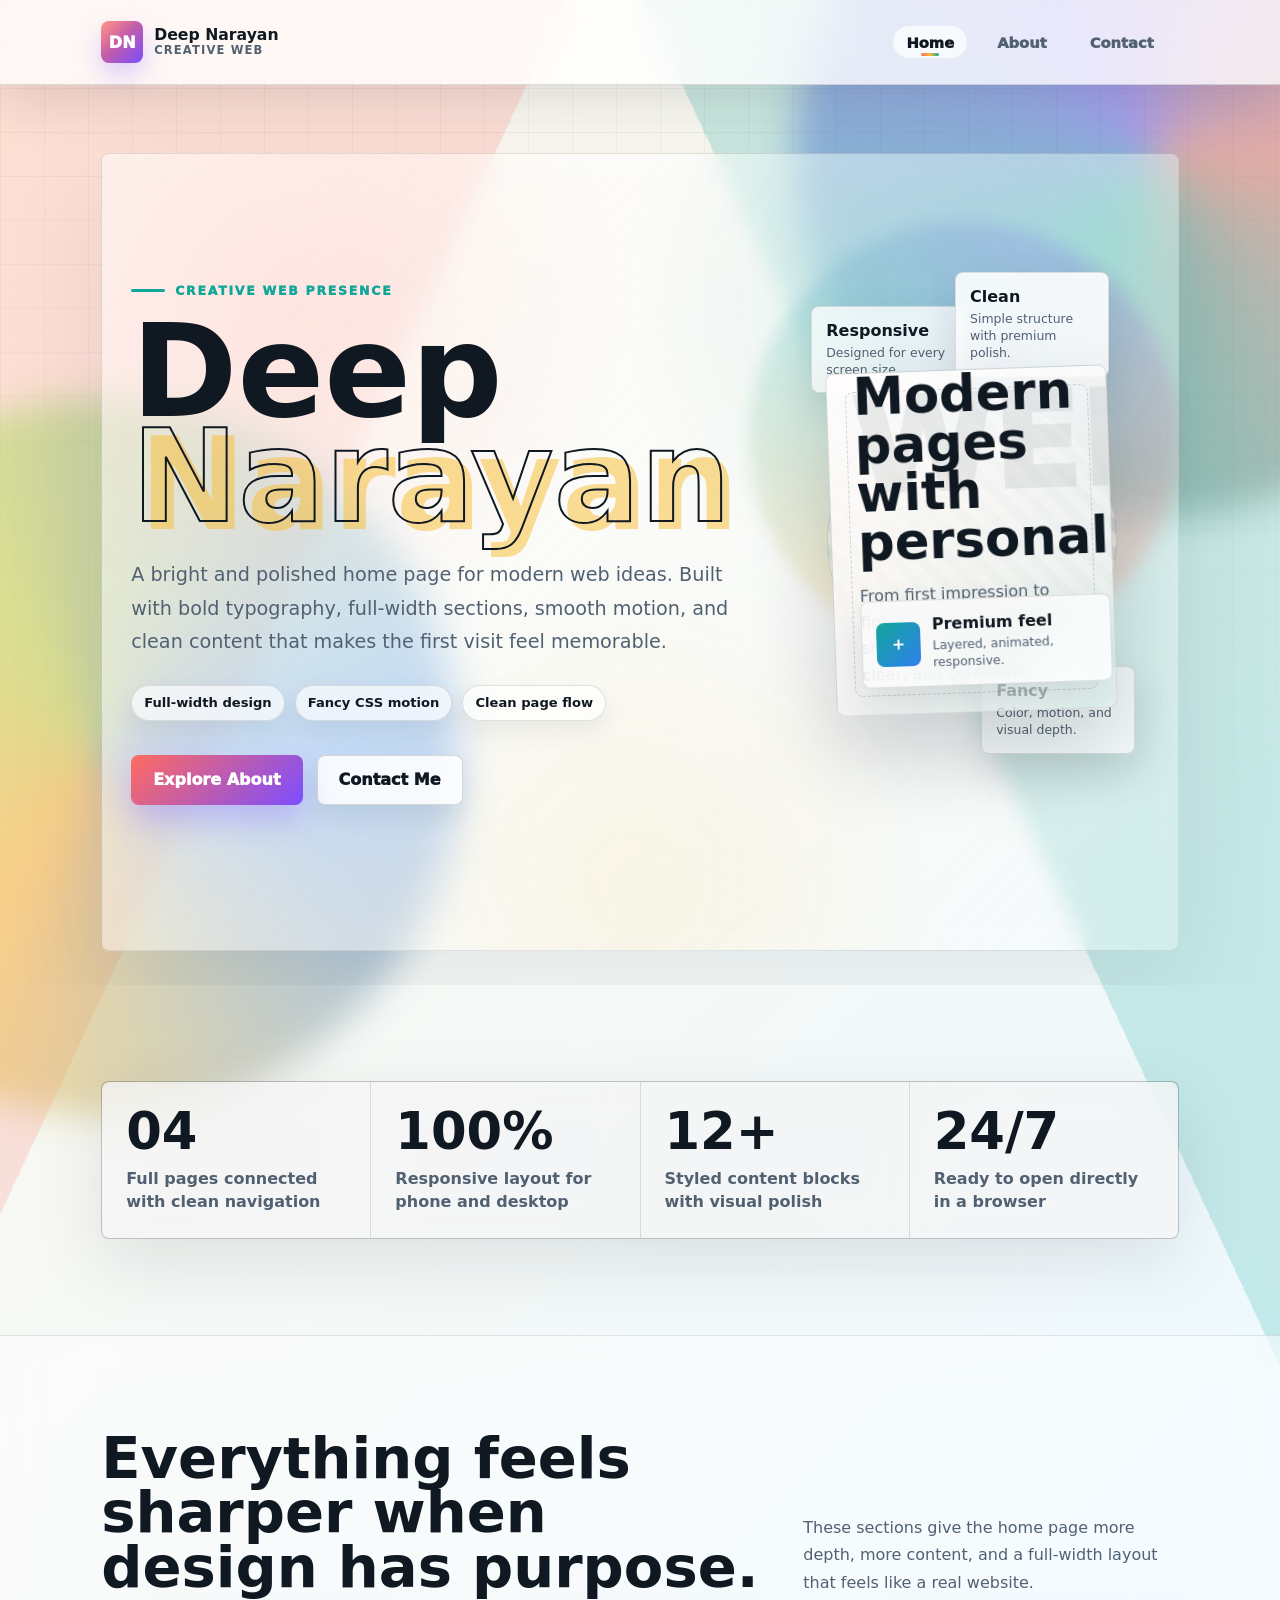
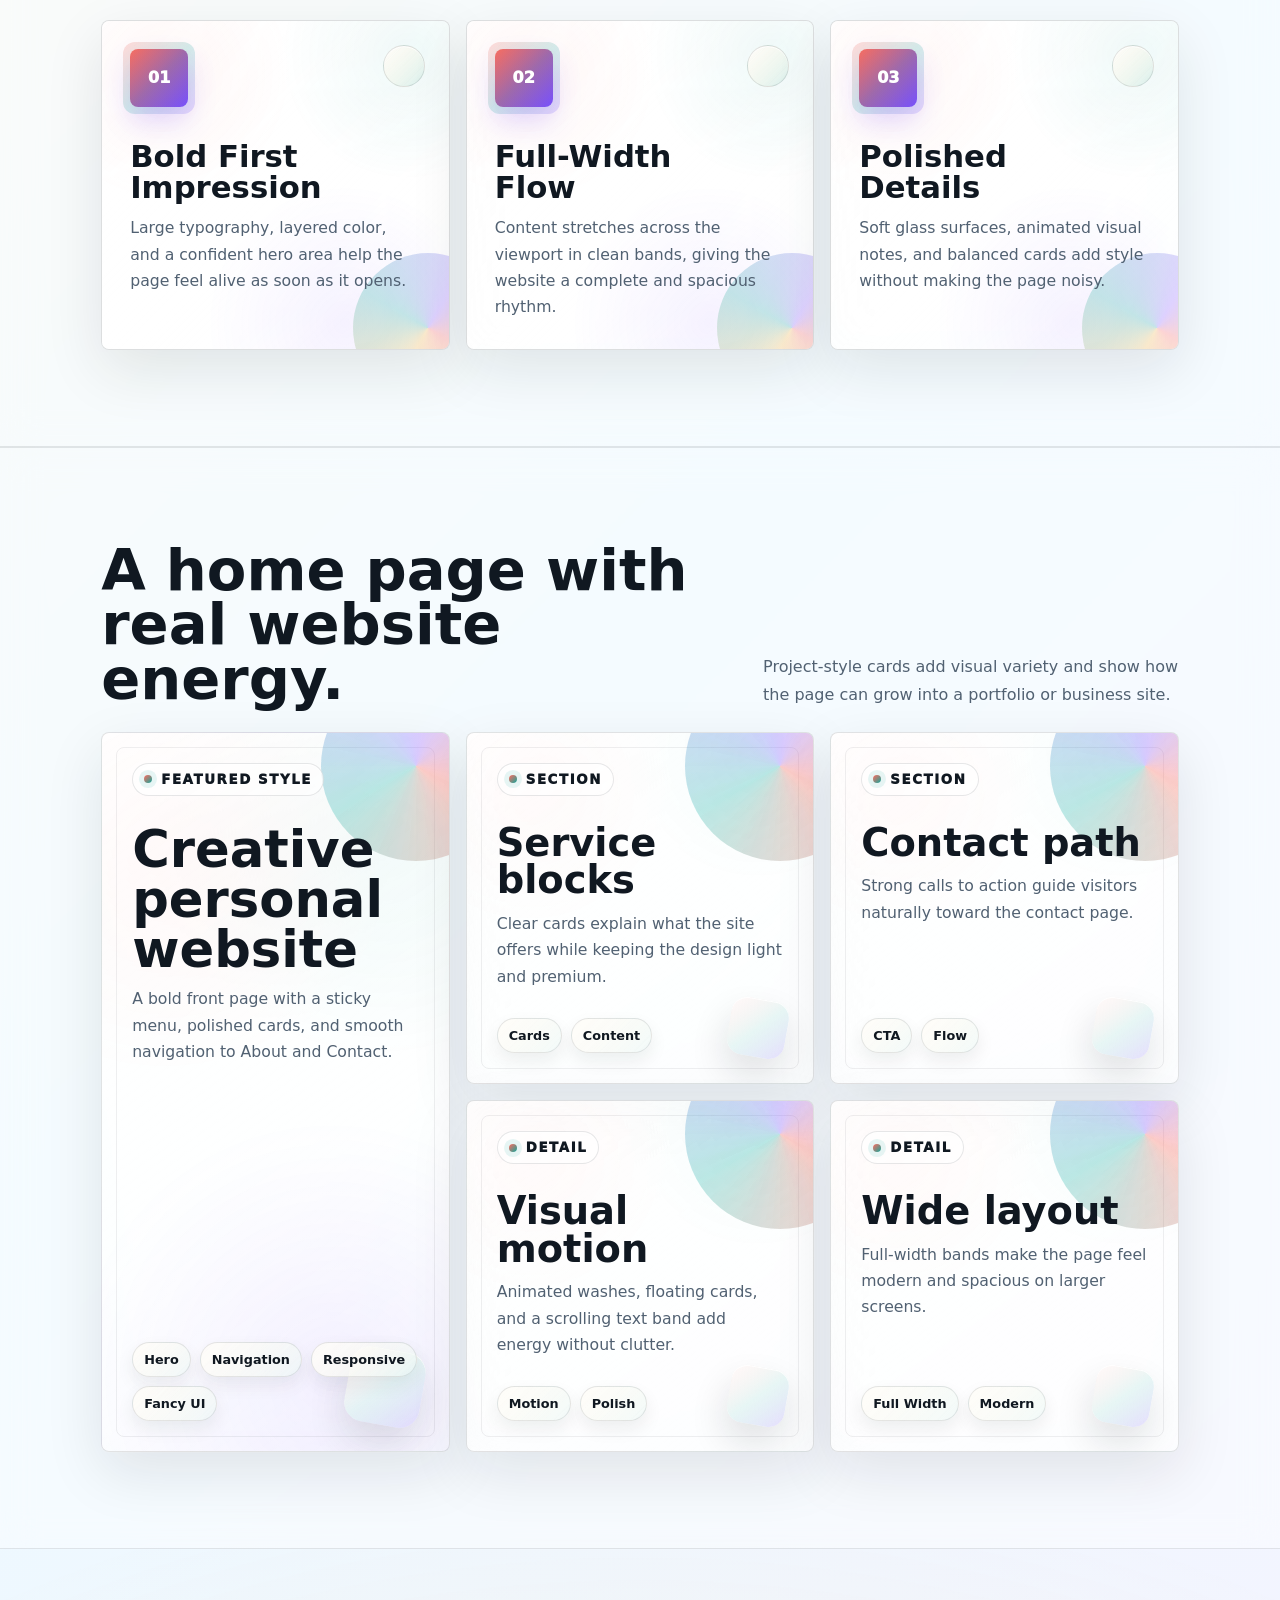
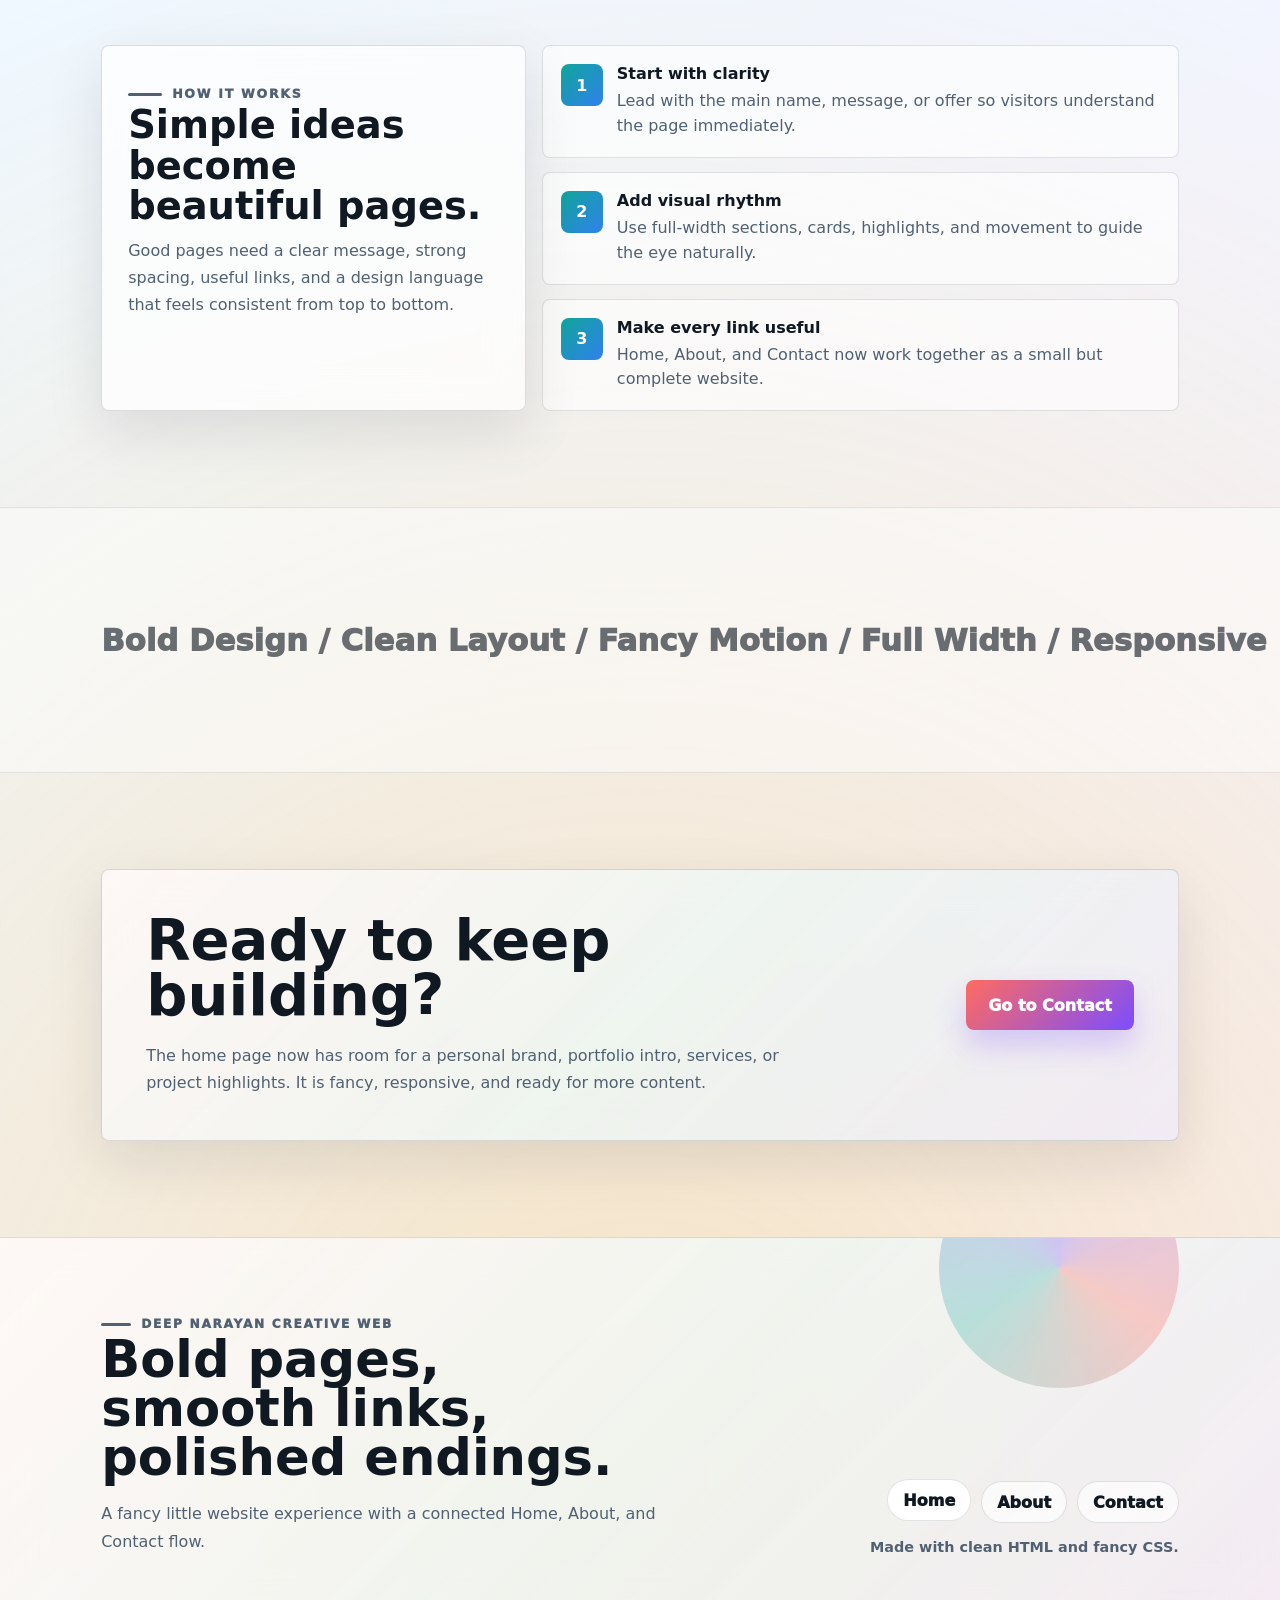
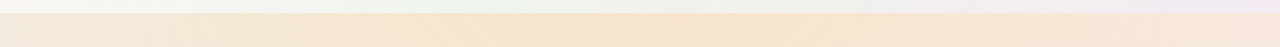
==== commit eb4eb160: "External css add on about and contact page" ====
--- a/index.html
+++ b/index.html
@@ -4,8 +4,8 @@
   <meta charset="UTF-8" />
   <meta name="viewport" content="width=device-width, initial-scale=1.0" />
   <title>Deep Narayan | Creative Web</title>
-  <style type="text/css" src="css/main_style.css" ></style>
-  <style type="text/css" src="css/main_style.css" ></style>
+  <link rel="stylesheet" href="css/main_style.css" />
+ 
 </head>
 <body>
   <main class="page" aria-label="Deep Narayan home page">
@@ -107,11 +107,10 @@
         </div>
       </div>
     </footer>
-v>
       </div>
     </footer>
   </main>
-  <script>
+  <!-- <script>
     const siteHeader = document.querySelector('.site-header');
 
     function updateHeaderSize() {
@@ -126,7 +125,7 @@
         <div class="badge two"></div>
         <div class="badge three"></div>
         <div class="planet"><strong>Hi</strong></div>
-      </div>
+    </div>
     </section>
   </main>
   <script>
@@ -138,6 +137,6 @@
 
     updateHeaderSize();
     window.addEventListener('scroll', updateHeaderSize, { passive: true });
-  </script>
+  </script> -->
 </body>
 </html>
--- a/css/main_style.css
+++ b/css/main_style.css
@@ -0,0 +1,1166 @@
+:root {
+      --ink: #101821;
+      --muted: #516172;
+      --coral: #ff6b5f;
+      --teal: #11a69a;
+      --gold: #f8bd35;
+      --blue: #2f80ed;
+      --plum: #7c4dff;
+      --leaf: #b6df45;
+      --line: rgba(16, 24, 33, 0.14);
+      --shadow: rgba(16, 24, 33, 0.18);
+      --content-max: 1180px;
+      --page-gutter: clamp(22px, 4vw, 54px);
+      --content-pad: max(var(--page-gutter), calc((100vw - var(--content-max)) / 2 + var(--page-gutter)));
+    }
+
+    * { box-sizing: border-box; }
+    html { min-height: 100%; scroll-behavior: smooth; background: #fff7e8; }
+
+    body {
+      margin: 0;
+      min-height: 100vh;
+      color: var(--ink);
+      font-family: Inter, ui-sans-serif, system-ui, -apple-system, BlinkMacSystemFont, "Segoe UI", sans-serif;
+      background:
+        linear-gradient(115deg, rgba(255, 107, 95, 0.18) 0 16%, transparent 16% 100%),
+        linear-gradient(245deg, rgba(17, 166, 154, 0.20) 0 18%, transparent 18% 100%),
+        radial-gradient(circle at 50% 96%, rgba(248, 189, 53, 0.28), transparent 34%),
+        linear-gradient(135deg, #fff8ec 0%, #edf9ff 46%, #f8f1ff 100%);
+      overflow-x: hidden;
+    }
+
+    .page { position: relative; min-height: 100vh; padding: 34px; isolation: isolate; }
+
+    .site-header {
+      position: sticky;
+      top: 0;
+      z-index: 20;
+      width: 100vw;
+      margin: -34px calc(50% - 50vw) 34px;
+      display: flex;
+      align-items: center;
+      justify-content: space-between;
+      gap: 18px;
+      padding: 14px var(--content-pad);
+      border-bottom: 1px solid rgba(16, 24, 33, 0.14);
+      background: rgba(255, 255, 255, 0.76);
+      box-shadow: 0 18px 50px rgba(16, 24, 33, 0.12);
+      backdrop-filter: blur(20px);
+      transition: padding 220ms ease, background 220ms ease, box-shadow 220ms ease;
+    }
+
+    .site-header.is-scrolled { padding-top: 8px; padding-bottom: 8px; background: rgba(255, 255, 255, 0.88); box-shadow: 0 12px 34px rgba(16, 24, 33, 0.10); }
+    .site-header.is-scrolled .logo-mark { width: 36px; height: 36px; }
+    .site-header.is-scrolled .main-nav a { min-height: 34px; }
+
+    .logo { display: inline-flex; align-items: center; gap: 11px; color: var(--ink); font-weight: 950; text-decoration: none; white-space: nowrap; }
+    .logo-mark { width: 42px; height: 42px; display: grid; place-items: center; border-radius: 8px; color: #fff; font-size: 1rem; font-weight: 950; background: linear-gradient(135deg, rgba(255, 255, 255, 0.28), transparent 46%), linear-gradient(135deg, var(--coral), var(--plum)); box-shadow: 0 12px 26px rgba(124, 77, 255, 0.26); transition: width 220ms ease, height 220ms ease; }
+    .logo-text { display: grid; gap: 2px; line-height: 1; }
+    .logo-text strong { font-size: 0.98rem; }
+    .logo-text span { color: var(--muted); font-size: 0.72rem; font-weight: 800; letter-spacing: 0.10em; text-transform: uppercase; }
+
+    .main-nav { position: relative; display: flex; align-items: center; gap: 7px; padding: 7px; 
+      /* border-radius: 999px; 
+      background: linear-gradient(135deg, rgba(255, 255, 255, 0.88), rgba(255, 255, 255, 0.52)), linear-gradient(135deg, rgba(255, 107, 95, 0.12), rgba(17, 166, 154, 0.12), rgba(124, 77, 255, 0.12));  */
+    }
+    .main-nav a { position: relative; z-index: 1; display: inline-flex; align-items: center; justify-content: center; min-height: 42px; padding: 0 18px; border-radius: 999px; color: var(--muted); font-size: 0.92rem; font-weight: 950; text-decoration: none; overflow: hidden; transition: color 180ms ease, transform 180ms ease, min-height 220ms ease; }
+    .main-nav a::before { content: ""; position: absolute; inset: 5px; z-index: -1; border-radius: inherit; background: rgba(255, 255, 255, 0.72); opacity: 0; transform: scale(0.78); transition: opacity 180ms ease, transform 180ms ease; }
+    .main-nav a::after { content: ""; position: absolute; left: 50%; bottom: 7px; width: 18px; height: 3px; border-radius: 999px; background: linear-gradient(90deg, var(--coral), var(--gold), var(--teal)); opacity: 0; transform: translateX(-50%) scaleX(0.35); transition: opacity 180ms ease, transform 180ms ease; }
+    .main-nav a:hover { color: var(--ink); transform: translateY(-2px); }
+    .main-nav a:hover::before, .main-nav a.active::before { opacity: 1; transform: scale(1); }
+    .main-nav a:hover::after, .main-nav a.active::after { opacity: 1; transform: translateX(-50%) scaleX(1); }
+    .main-nav a.active { color: var(--ink); }
+
+    .page::before { content: ""; position: fixed; inset: 0; z-index: -4; background-image: linear-gradient(rgba(16, 24, 33, 0.06) 1px, transparent 1px), linear-gradient(90deg, rgba(16, 24, 33, 0.06) 1px, transparent 1px); background-size: 44px 44px; mask-image: linear-gradient(to bottom, rgba(0, 0, 0, 0.86), transparent 92%); }
+    .wash { position: fixed; z-index: -3; width: 56vw; min-width: 430px; height: 56vw; min-height: 430px; border-radius: 50%; filter: blur(18px); opacity: 0.48; animation: breathe 9s ease-in-out infinite; }
+    .wash.one { top: -22%; right: -18%; background: conic-gradient(from 90deg, var(--coral), var(--teal), var(--plum), var(--coral)); }
+    .wash.two { bottom: -24%; left: -20%; background: conic-gradient(from 210deg, var(--gold), var(--leaf), var(--blue), var(--gold)); animation-delay: -4s; }
+
+    .section { width: 100vw; margin-left: calc(50% - 50vw); margin-right: calc(50% - 50vw); padding: clamp(52px, 8vw, 96px) var(--content-pad); }
+    .section > *,
+    .hero-grid { max-width: var(--content-max); margin-left: auto; margin-right: auto; }
+    .hero-section { min-height: calc(100vh - 34px); display: grid; align-items: center; padding-top: clamp(44px, 7vw, 74px); }
+    .hero-grid { display: grid; grid-template-columns: 1.04fr 0.96fr; gap: clamp(30px, 6vw, 78px); align-items: center; }
+
+    .eyebrow { display: inline-flex; align-items: center; gap: 10px; margin: 0 0 22px; color: var(--teal); font-size: 0.78rem; font-weight: 950; letter-spacing: 0.14em; text-transform: uppercase; }
+    .eyebrow::before { content: ""; width: 34px; height: 3px; border-radius: 999px; background: currentColor; }
+    h1 { margin: 0; max-width: 790px; font-size: clamp(4rem, 10vw, 9.4rem); line-height: 0.82; letter-spacing: 0; }
+    h1 span { display: block; color: transparent; -webkit-text-stroke: 2px var(--ink); text-shadow: 8px 8px 0 rgba(248, 189, 53, 0.52); }
+    .lead { max-width: 660px; margin: 30px 0 0; color: var(--muted); font-size: clamp(1rem, 1.7vw, 1.23rem); line-height: 1.76; }
+    .actions { display: flex; flex-wrap: wrap; gap: 14px; margin-top: 34px; }
+    .button { display: inline-flex; align-items: center; justify-content: center; min-height: 50px; padding: 0 22px; border: 0; border-radius: 8px; color: #fff; font-weight: 950; text-decoration: none; background: linear-gradient(135deg, var(--coral), var(--plum)); box-shadow: 0 16px 30px rgba(124, 77, 255, 0.25); transition: transform 180ms ease, box-shadow 180ms ease; }
+    .button:hover { transform: translateY(-3px); box-shadow: 0 22px 40px rgba(124, 77, 255, 0.30); }
+    .button.secondary { color: var(--ink); background: rgba(255, 255, 255, 0.86); box-shadow: inset 0 0 0 1px rgba(16, 24, 33, 0.16), 0 12px 24px rgba(16, 24, 33, 0.08); }
+
+    .hero-art { position: relative; min-height: 560px; display: grid; place-items: center; }
+    .showcase-card { position: relative; width: min(86%, 420px); aspect-ratio: 0.82; padding: 26px; border: 1px solid var(--line); border-radius: 8px; background: linear-gradient(155deg, rgba(255, 255, 255, 0.96), rgba(255, 255, 255, 0.58)), linear-gradient(135deg, rgba(255, 107, 95, 0.26), rgba(17, 166, 154, 0.26)); box-shadow: 0 38px 86px rgba(16, 24, 33, 0.20); overflow: hidden; }
+    .showcase-card::before { content: "WEB"; position: absolute; top: 22px; left: 22px; color: rgba(16, 24, 33, 0.07); font-size: clamp(5.4rem, 11vw, 8rem); font-weight: 950; line-height: 0.85; }
+    .showcase-content { position: relative; height: 100%; display: flex; flex-direction: column; justify-content: flex-end; }
+    .showcase-content h2 { margin: 0; font-size: clamp(2rem, 4vw, 3.45rem); line-height: 0.95; }
+    .showcase-content p { margin: 16px 0 0; color: var(--muted); line-height: 1.65; }
+    .float-card { position: absolute; width: 154px; padding: 14px; border: 1px solid rgba(16, 24, 33, 0.12); border-radius: 8px; background: rgba(255, 255, 255, 0.78); box-shadow: 0 18px 42px rgba(16, 24, 33, 0.12); backdrop-filter: blur(16px); animation: lift 6s ease-in-out infinite; }
+    .float-card strong, .float-card span { display: block; }
+    .float-card span { margin-top: 5px; color: var(--muted); font-size: 0.78rem; line-height: 1.35; }
+    .float-card.one { top: 8%; left: 1%; }
+    .float-card.two { right: 0; bottom: 12%; animation-delay: -2.5s; }
+    .float-card.three { right: 8%; top: 2%; background: rgba(255, 255, 255, 0.88); animation-delay: -4s; }
+
+
+
+    .hero-section {
+      position: relative;
+      overflow: hidden;
+    }
+
+    .hero-section::before {
+      content: "";
+      position: absolute;
+      inset: clamp(18px, 3vw, 34px) var(--content-pad);
+      z-index: -1;
+      border: 1px solid rgba(16, 24, 33, 0.10);
+      border-radius: 8px;
+      background:
+        linear-gradient(135deg, rgba(255, 255, 255, 0.48), rgba(255, 255, 255, 0.20)),
+        radial-gradient(circle at 18% 20%, rgba(255, 107, 95, 0.16), transparent 30%),
+        radial-gradient(circle at 78% 18%, rgba(17, 166, 154, 0.16), transparent 30%);
+      box-shadow: 0 34px 110px rgba(16, 24, 33, 0.08);
+      backdrop-filter: blur(10px);
+    }
+
+    .hero-section::after {
+      content: "";
+      position: absolute;
+      right: var(--content-pad);
+      top: 12%;
+      z-index: -1;
+      width: min(34vw, 430px);
+      aspect-ratio: 1;
+      border-radius: 50%;
+      background: conic-gradient(from 120deg, rgba(255, 107, 95, 0.24), rgba(248, 189, 53, 0.24), rgba(17, 166, 154, 0.20), rgba(124, 77, 255, 0.22), rgba(255, 107, 95, 0.24));
+      filter: blur(8px);
+      opacity: 0.82;
+      animation: heroSpin 18s linear infinite;
+    }
+
+    .hero-grid {
+      position: relative;
+      padding:clamp(0px, 0vw, 0px) 30px;
+    }
+
+    .hero-kicker {
+      display: flex;
+      flex-wrap: wrap;
+      gap: 10px;
+      margin-top: 26px;
+    }
+
+    .hero-kicker span {
+      display: inline-flex;
+      align-items: center;
+      min-height: 36px;
+      padding: 0 12px;
+      border: 1px solid rgba(16, 24, 33, 0.12);
+      border-radius: 999px;
+      color: var(--ink);
+      font-size: 0.82rem;
+      font-weight: 900;
+      background: rgba(255, 255, 255, 0.66);
+      box-shadow: 0 10px 24px rgba(16, 24, 33, 0.07);
+      backdrop-filter: blur(14px);
+    }
+
+    .hero-art::before {
+      content: "";
+      position: absolute;
+      width: min(88%, 470px);
+      aspect-ratio: 1;
+      border-radius: 50%;
+      border: 1px solid rgba(16, 24, 33, 0.12);
+      background:
+        linear-gradient(135deg, rgba(255, 255, 255, 0.34), rgba(255, 255, 255, 0.10)),
+        repeating-linear-gradient(45deg, rgba(255, 255, 255, 0.34) 0 10px, rgba(17, 166, 154, 0.08) 10px 20px);
+      animation: heroOrbit 12s ease-in-out infinite;
+    }
+
+    .showcase-card {
+      transform: rotate(-2deg);
+      transition: transform 260ms ease, box-shadow 260ms ease;
+    }
+
+    .showcase-card:hover {
+      transform: rotate(0deg) translateY(-8px);
+      box-shadow: 0 46px 100px rgba(16, 24, 33, 0.24);
+    }
+
+    .showcase-card::after {
+      content: "";
+      position: absolute;
+      inset: 18px;
+      border: 1px dashed rgba(16, 24, 33, 0.18);
+      border-radius: 8px;
+    }
+
+    .showcase-content {
+      z-index: 1;
+    }
+
+    .hero-metric {
+      position: absolute;
+      left: 26px;
+      bottom: 26px;
+      z-index: 2;
+      display: grid;
+      grid-template-columns: auto 1fr;
+      gap: 12px;
+      align-items: center;
+      max-width: 250px;
+      padding: 14px;
+      border: 1px solid rgba(16, 24, 33, 0.12);
+      border-radius: 8px;
+      background: rgba(255, 255, 255, 0.74);
+      box-shadow: 0 18px 42px rgba(16, 24, 33, 0.13);
+      backdrop-filter: blur(16px);
+    }
+
+    .hero-metric b {
+      width: 44px;
+      height: 44px;
+      display: grid;
+      place-items: center;
+      border-radius: 8px;
+      color: #fff;
+      background: linear-gradient(135deg, var(--teal), var(--blue));
+    }
+
+    .hero-metric strong,
+    .hero-metric span {
+      display: block;
+    }
+
+    .hero-metric span {
+      margin-top: 4px;
+      color: var(--muted);
+      font-size: 0.78rem;
+      line-height: 1.35;
+    }
+
+    .button.primary-glow {
+      position: relative;
+      overflow: hidden;
+    }
+
+    .button.primary-glow::after {
+      content: "";
+      position: absolute;
+      inset: 0;
+      background: linear-gradient(110deg, transparent 0 35%, rgba(255, 255, 255, 0.36) 48%, transparent 62% 100%);
+      transform: translateX(-120%);
+      transition: transform 520ms ease;
+    }
+
+    .button.primary-glow:hover::after {
+      transform: translateX(120%);
+    }
+
+    @keyframes heroSpin {
+      to { transform: rotate(360deg); }
+    }
+
+    @keyframes heroOrbit {
+      0%, 100% { transform: translateY(0) rotate(0deg); }
+      50% { transform: translateY(-18px) rotate(10deg); }
+    }
+
+
+
+    .hero-section {
+      padding-left: var(--content-pad);
+      padding-right: var(--content-pad);
+    }
+
+    .hero-section::before {
+      inset: clamp(18px, 3vw, 34px) var(--content-pad);
+      background:
+        linear-gradient(135deg, rgba(255, 255, 255, 0.58), rgba(255, 255, 255, 0.24)),
+        radial-gradient(circle at 18% 20%, rgba(255, 107, 95, 0.18), transparent 30%),
+        radial-gradient(circle at 78% 18%, rgba(17, 166, 154, 0.18), transparent 30%),
+        radial-gradient(circle at 50% 92%, rgba(248, 189, 53, 0.16), transparent 34%);
+    }
+
+    .hero-section .lead {
+      max-width: 700px;
+    }
+
+    .stats-strip { display: grid; grid-template-columns: repeat(4, 1fr); gap: 1px; overflow: hidden; border: 1px solid var(--line); border-radius: 8px; background: rgba(16, 24, 33, 0.12); box-shadow: 0 24px 70px rgba(16, 24, 33, 0.10); }
+    .stats-strip div { min-height: 132px; padding: 24px; background: rgba(255, 255, 255, 0.72); backdrop-filter: blur(18px); }
+    .stats-strip strong { display: block; font-size: clamp(2rem, 4vw, 3.4rem); line-height: 1; }
+    .stats-strip span { display: block; margin-top: 10px; color: var(--muted); font-weight: 850; line-height: 1.45; }
+
+    .feature-band, .portfolio-band { background: rgba(255, 255, 255, 0.42); border-top: 1px solid rgba(16, 24, 33, 0.10); border-bottom: 1px solid rgba(16, 24, 33, 0.10); backdrop-filter: blur(18px); }
+    .section-heading { display: flex; align-items: end; justify-content: space-between; gap: 24px; margin-bottom: 24px; }
+    .section-heading h2, .cta-panel h2 { margin: 0; max-width: 680px; font-size: clamp(2rem, 4.5vw, 4.2rem); line-height: 0.95; letter-spacing: 0; }
+    .section-heading p, .cta-panel p { max-width: 460px; margin: 0; color: var(--muted); line-height: 1.7; }
+    .features, .project-grid { display: grid; grid-template-columns: repeat(3, 1fr); gap: 16px; }
+    .feature-card, .project-card, .process-card, .cta-panel { border: 1px solid var(--line); border-radius: 8px; background: rgba(255, 255, 255, 0.72); box-shadow: 0 20px 58px rgba(16, 24, 33, 0.10); backdrop-filter: blur(18px); }
+    .feature-card, .project-card, .process-card { padding: 26px; }
+    .feature-card { min-height: 245px; }
+    .feature-icon { width: 48px; height: 48px; display: grid; place-items: center; border-radius: 8px; color: #fff; font-weight: 950; background: linear-gradient(135deg, var(--coral), var(--plum)); box-shadow: 0 14px 28px rgba(124, 77, 255, 0.22); }
+    .feature-card h3, .project-card h3, .process-card h3 { margin: 24px 0 0; font-size: 1.35rem; }
+    .feature-card p, .project-card p, .process-card p { margin: 12px 0 0; color: var(--muted); line-height: 1.68; }
+
+
+
+    .feature-card {
+      position: relative;
+      min-height: 285px;
+      overflow: hidden;
+      padding: 28px;
+      transition: transform 220ms ease, box-shadow 220ms ease, border-color 220ms ease;
+    }
+
+    .feature-card::before {
+      content: "";
+      position: absolute;
+      inset: 0;
+      background:
+        linear-gradient(135deg, rgba(255, 255, 255, 0.78), rgba(255, 255, 255, 0.44)),
+        radial-gradient(circle at 18% 16%, rgba(255, 107, 95, 0.20), transparent 32%),
+        radial-gradient(circle at 88% 10%, rgba(17, 166, 154, 0.18), transparent 30%),
+        radial-gradient(circle at 70% 92%, rgba(124, 77, 255, 0.16), transparent 36%);
+      opacity: 0.92;
+    }
+
+    .feature-card::after {
+      content: "";
+      position: absolute;
+      right: -54px;
+      bottom: -54px;
+      width: 150px;
+      height: 150px;
+      border-radius: 50%;
+      background: conic-gradient(from 120deg, rgba(255, 107, 95, 0.34), rgba(248, 189, 53, 0.32), rgba(17, 166, 154, 0.30), rgba(124, 77, 255, 0.30), rgba(255, 107, 95, 0.34));
+      opacity: 0.78;
+      transition: transform 220ms ease;
+    }
+
+    .feature-card > * {
+      position: relative;
+      z-index: 1;
+    }
+
+    .feature-card:hover {
+      border-color: rgba(124, 77, 255, 0.26);
+      box-shadow: 0 30px 76px rgba(16, 24, 33, 0.16);
+      transform: translateY(-8px);
+    }
+
+    .feature-card:hover::after {
+      transform: scale(1.16) rotate(18deg);
+    }
+
+    .feature-icon {
+      position: relative;
+      width: 58px;
+      height: 58px;
+      font-size: 1rem;
+      isolation: isolate;
+    }
+
+    .feature-icon::after {
+      content: "";
+      position: absolute;
+      inset: -7px;
+      z-index: -1;
+      border-radius: 12px;
+      background: linear-gradient(135deg, rgba(255, 107, 95, 0.22), rgba(17, 166, 154, 0.18), rgba(124, 77, 255, 0.20));
+    }
+
+    .feature-card h3 {
+      margin-top: 34px;
+      max-width: 260px;
+      font-size: clamp(1.45rem, 2.4vw, 2rem);
+      line-height: 1.02;
+    }
+
+    .feature-card p {
+      max-width: 315px;
+      font-size: 0.98rem;
+    }
+
+    .feature-card .shine {
+      position: absolute;
+      top: 24px;
+      right: 24px;
+      width: 42px;
+      height: 42px;
+      border: 1px solid rgba(16, 24, 33, 0.12);
+      border-radius: 50%;
+      background:
+        linear-gradient(135deg, rgba(255, 255, 255, 0.92), rgba(255, 255, 255, 0.42)),
+        linear-gradient(135deg, rgba(248, 189, 53, 0.28), rgba(17, 166, 154, 0.24));
+      box-shadow: inset 0 1px 0 rgba(255, 255, 255, 0.85);
+    }
+
+    .project-card { position: relative; min-height: 300px; display: flex; flex-direction: column; justify-content: space-between; overflow: hidden; }
+    .project-card.featured { min-height: 420px; grid-row: span 2; background: linear-gradient(145deg, rgba(255, 255, 255, 0.88), rgba(255, 255, 255, 0.54)), linear-gradient(135deg, rgba(255, 107, 95, 0.22), rgba(17, 166, 154, 0.18), rgba(124, 77, 255, 0.20)); }
+    .project-card::before { content: ""; position: absolute; right: -70px; top: -70px; width: 190px; height: 190px; border-radius: 50%; background: conic-gradient(from 120deg, rgba(255, 107, 95, 0.44), rgba(17, 166, 154, 0.34), rgba(124, 77, 255, 0.38), rgba(255, 107, 95, 0.44)); opacity: 0.75; }
+    .project-card > * { position: relative; z-index: 1; }
+    .project-card small { color: var(--teal); font-weight: 950; letter-spacing: 0.12em; text-transform: uppercase; }
+    .project-tags { display: flex; flex-wrap: wrap; gap: 9px; margin-top: 28px; }
+    .project-tags span { padding: 9px 11px; border: 1px solid rgba(16, 24, 33, 0.12); border-radius: 999px; background: rgba(255, 255, 255, 0.72); font-size: 0.8rem; font-weight: 900; }
+
+
+
+    .project-card {
+      position: relative;
+      isolation: isolate;
+      padding: 30px;
+      border-color: rgba(16, 24, 33, 0.12);
+      background:
+        linear-gradient(145deg, rgba(255, 255, 255, 0.90), rgba(255, 255, 255, 0.56)),
+        radial-gradient(circle at 18% 15%, rgba(255, 107, 95, 0.20), transparent 34%),
+        radial-gradient(circle at 84% 4%, rgba(17, 166, 154, 0.16), transparent 30%);
+      transition: transform 220ms ease, box-shadow 220ms ease, border-color 220ms ease;
+    }
+
+    .project-card.featured {
+      background:
+        linear-gradient(145deg, rgba(255, 255, 255, 0.92), rgba(255, 255, 255, 0.54)),
+        radial-gradient(circle at 18% 16%, rgba(255, 107, 95, 0.26), transparent 34%),
+        radial-gradient(circle at 80% 14%, rgba(17, 166, 154, 0.24), transparent 33%),
+        radial-gradient(circle at 66% 90%, rgba(124, 77, 255, 0.22), transparent 38%);
+    }
+
+    .project-card::before {
+      right: -62px;
+      top: -62px;
+      width: 190px;
+      height: 190px;
+      filter: saturate(1.12);
+      transition: transform 240ms ease, opacity 240ms ease;
+    }
+
+    .project-card::after {
+      content: "";
+      position: absolute;
+      inset: 14px;
+      z-index: -1;
+      border: 1px solid rgba(16, 24, 33, 0.09);
+      border-radius: 8px;
+      opacity: 0.72;
+      pointer-events: none;
+    }
+
+    .project-card:hover {
+      border-color: rgba(17, 166, 154, 0.30);
+      box-shadow: 0 34px 86px rgba(16, 24, 33, 0.17);
+      transform: translateY(-8px);
+    }
+
+    .project-card:hover::before {
+      opacity: 0.95;
+      transform: scale(1.18) rotate(20deg);
+    }
+
+    .project-card small {
+      display: inline-flex;
+      align-items: center;
+      gap: 9px;
+      width: fit-content;
+      padding: 8px 11px;
+      border: 1px solid rgba(16, 24, 33, 0.10);
+      border-radius: 999px;
+      color: var(--ink);
+      background: rgba(255, 255, 255, 0.66);
+      box-shadow: inset 0 1px 0 rgba(255, 255, 255, 0.86);
+    }
+
+    .project-card small::before {
+      content: "";
+      width: 8px;
+      height: 8px;
+      border-radius: 50%;
+      background: linear-gradient(135deg, var(--coral), var(--teal));
+      box-shadow: 0 0 0 5px rgba(17, 166, 154, 0.10);
+    }
+
+    .project-card h3 {
+      max-width: 330px;
+      margin-top: 28px;
+      font-size: clamp(1.6rem, 3vw, 2.7rem);
+      line-height: 0.98;
+    }
+
+    .project-card p {
+      max-width: 390px;
+      font-size: 0.98rem;
+    }
+
+    .project-card.featured h3 {
+      max-width: 460px;
+      font-size: clamp(2rem, 4vw, 3.6rem);
+    }
+
+    .project-tags span {
+      border-color: rgba(16, 24, 33, 0.10);
+      background:
+        linear-gradient(135deg, rgba(255, 255, 255, 0.84), rgba(255, 255, 255, 0.54)),
+        linear-gradient(135deg, rgba(248, 189, 53, 0.16), rgba(17, 166, 154, 0.12));
+      box-shadow: 0 8px 18px rgba(16, 24, 33, 0.07);
+    }
+
+    .project-glow {
+      position: absolute;
+      right: 26px;
+      bottom: 26px;
+      width: 58px;
+      height: 58px;
+      border-radius: 16px;
+      background:
+        linear-gradient(135deg, rgba(255, 255, 255, 0.90), rgba(255, 255, 255, 0.38)),
+        linear-gradient(135deg, rgba(255, 107, 95, 0.34), rgba(17, 166, 154, 0.28), rgba(124, 77, 255, 0.30));
+      box-shadow: inset 0 1px 0 rgba(255, 255, 255, 0.90), 0 18px 36px rgba(16, 24, 33, 0.12);
+      transform: rotate(10deg);
+    }
+
+    .project-card.featured .project-glow {
+      width: 76px;
+      height: 76px;
+      border-radius: 20px;
+    }
+
+    .process-grid { display: grid; grid-template-columns: 0.8fr 1.2fr; gap: 16px; }
+    .step-list { display: grid; gap: 14px; }
+    .step { display: grid; grid-template-columns: auto 1fr; gap: 14px; align-items: start; padding: 18px; border: 1px solid rgba(16, 24, 33, 0.12); border-radius: 8px; background: rgba(255, 255, 255, 0.62); }
+    .step b { width: 42px; height: 42px; display: grid; place-items: center; border-radius: 8px; color: #fff; background: linear-gradient(135deg, var(--teal), var(--blue)); }
+    .step strong, .step span { display: block; }
+    .step span { margin-top: 6px; color: var(--muted); line-height: 1.55; }
+
+    .marquee { overflow: hidden; border-top: 1px solid rgba(16, 24, 33, 0.10); border-bottom: 1px solid rgba(16, 24, 33, 0.10); background: rgba(255, 255, 255, 0.45); }
+    .marquee-track { width: max-content; display: flex; gap: 34px; padding: 18px 0; color: rgba(16, 24, 33, 0.62); font-size: clamp(1.1rem, 2.4vw, 2rem); font-weight: 950; white-space: nowrap; animation: marquee 22s linear infinite; }
+    .marquee-track span { display: inline-flex; align-items: center; gap: 34px; }
+
+    .cta-panel { display: grid; grid-template-columns: 1fr auto; gap: 24px; align-items: center; padding: clamp(26px, 5vw, 44px); background: linear-gradient(135deg, rgba(255, 255, 255, 0.82), rgba(255, 255, 255, 0.58)), linear-gradient(135deg, rgba(255, 107, 95, 0.20), rgba(17, 166, 154, 0.20), rgba(124, 77, 255, 0.18)); }
+    .cta-panel p { margin-top: 18px; max-width: 650px; }
+
+    .site-footer {
+      position: relative;
+      width: 100vw;
+      margin-left: calc(50% - 50vw);
+      margin-right: calc(50% - 50vw);
+      padding: clamp(36px, 6vw, 58px) var(--content-pad);
+      overflow: hidden;
+      border-top: 1px solid rgba(16, 24, 33, 0.12);
+      background:
+        linear-gradient(135deg, rgba(255, 255, 255, 0.84), rgba(255, 255, 255, 0.58)),
+        linear-gradient(135deg, rgba(255, 107, 95, 0.18), rgba(17, 166, 154, 0.18), rgba(124, 77, 255, 0.16));
+      backdrop-filter: blur(20px);
+    }
+
+    .site-footer::before {
+      content: "";
+      position: absolute;
+      top: -90px;
+      right: var(--content-pad);
+      width: 240px;
+      height: 240px;
+      border-radius: 50%;
+      background: conic-gradient(from 120deg, rgba(255, 107, 95, 0.36), rgba(17, 166, 154, 0.30), rgba(124, 77, 255, 0.34), rgba(255, 107, 95, 0.36));
+      opacity: 0.82;
+    }
+
+    .footer-inner {
+      position: relative;
+      z-index: 1;
+      display: grid;
+      grid-template-columns: 1.1fr 0.9fr;
+      gap: 28px;
+      align-items: end;
+    }
+
+    .footer-brand {
+      max-width: 560px;
+    }
+
+    .footer-kicker {
+      display: inline-flex;
+      align-items: center;
+      gap: 10px;
+      margin: 0 0 16px;
+      color: var(--teal);
+      font-size: 0.76rem;
+      font-weight: 950;
+      letter-spacing: 0.14em;
+      text-transform: uppercase;
+    }
+
+    .footer-kicker::before {
+      content: "";
+      width: 30px;
+      height: 3px;
+      border-radius: 999px;
+      background: currentColor;
+    }
+
+    .footer-brand h2 {
+      margin: 0;
+      font-size: clamp(2rem, 4vw, 4rem);
+      line-height: 0.96;
+      letter-spacing: 0;
+    }
+
+    .footer-brand p {
+      margin: 18px 0 0;
+      color: var(--muted);
+      line-height: 1.72;
+    }
+
+    .footer-panel {
+      display: grid;
+      gap: 16px;
+      justify-items: end;
+    }
+
+    .footer-links {
+      display: flex;
+      flex-wrap: wrap;
+      justify-content: flex-end;
+      gap: 10px;
+    }
+
+    .footer-links a {
+      display: inline-flex;
+      align-items: center;
+      justify-content: center;
+      min-height: 42px;
+      padding: 0 15px;
+      border: 1px solid rgba(16, 24, 33, 0.12);
+      border-radius: 999px;
+      color: var(--ink);
+      font-weight: 950;
+      text-decoration: none;
+      background: rgba(255, 255, 255, 0.68);
+      transition: transform 180ms ease, background 180ms ease;
+    }
+
+    .footer-links a:hover,
+    .footer-links a.active {
+      background: #ffffff;
+      transform: translateY(-2px);
+    }
+
+    .footer-note {
+      color: var(--muted);
+      font-size: 0.9rem;
+      font-weight: 800;
+      text-align: right;
+    }
+
+    @keyframes breathe { 0%, 100% { transform: translate3d(0, 0, 0) scale(1); } 50% { transform: translate3d(22px, -18px, 0) scale(1.04); } }
+    @keyframes lift { 0%, 100% { transform: translateY(0) rotate(-2deg); } 50% { transform: translateY(-16px) rotate(2deg); } }
+    @keyframes marquee { to { transform: translateX(-50%); } }
+
+
+    /* About page style start */
+
+    .visual-card {
+      position: relative;
+      min-height: 510px;
+      display: grid;
+      place-items: center;
+    }
+    .page::before {
+      content: "";
+      position: fixed;
+      inset: 0;
+      z-index: -4;
+      background-image:
+        linear-gradient(rgba(16, 24, 33, 0.06) 1px, transparent 1px),
+        linear-gradient(90deg, rgba(16, 24, 33, 0.06) 1px, transparent 1px);
+      background-size: 44px 44px;
+      mask-image: linear-gradient(to bottom, rgba(0, 0, 0, 0.85), transparent 90%);
+    }
+
+    .color-wash {
+      position: fixed;
+      z-index: -3;
+      width: 56vw;
+      min-width: 430px;
+      height: 56vw;
+      min-height: 430px;
+      border-radius: 50%;
+      filter: blur(18px);
+      opacity: 0.48;
+      animation: breathe 9s ease-in-out infinite;
+    }
+
+    .color-wash.one {
+      top: -22%;
+      right: -18%;
+      background: conic-gradient(from 90deg, var(--coral), var(--teal), var(--plum), var(--coral));
+    }
+
+    .color-wash.two {
+      bottom: -24%;
+      left: -20%;
+      background: conic-gradient(from 210deg, var(--gold), var(--leaf), var(--blue), var(--gold));
+      animation-delay: -4s;
+    }
+
+    .about-shell {
+      width: min(1120px, 100%);
+      margin: 0 auto;
+      display: grid;
+      gap: 24px;
+    }
+
+    .hero-panel {
+      display: grid;
+      grid-template-columns: 1.03fr 0.97fr;
+      gap: clamp(28px, 5vw, 70px);
+      align-items: center;
+      min-height: calc(100vh - 150px);
+      padding: clamp(28px, 5vw, 62px);
+      border: 1px solid var(--line);
+      border-radius: 8px;
+      background: rgba(255, 255, 255, 0.74);
+      box-shadow: 0 34px 100px var(--shadow);
+      backdrop-filter: blur(24px);
+    }
+
+    .eyebrow {
+      display: inline-flex;
+      align-items: center;
+      gap: 10px;
+      margin: 0 0 22px;
+      color: var(--teal);
+      font-size: 0.78rem;
+      font-weight: 950;
+      letter-spacing: 0.14em;
+      text-transform: uppercase;
+    }
+
+    .eyebrow::before {
+      content: "";
+      width: 34px;
+      height: 3px;
+      border-radius: 999px;
+      background: currentColor;
+    }
+    
+    .stats-grid,
+    .story-grid {
+      display: grid;
+      gap: 16px;
+    }
+
+    .stats-grid {
+      grid-template-columns: repeat(4, 1fr);
+    }
+
+    .stat,
+    .story-card,
+    .skill-card {
+      border: 1px solid var(--line);
+      border-radius: 8px;
+      background: rgba(255, 255, 255, 0.70);
+      box-shadow: 0 20px 58px rgba(16, 24, 33, 0.10);
+      backdrop-filter: blur(18px);
+    }
+
+    .stat {
+      min-height: 128px;
+      padding: 20px;
+    }
+
+    .stat strong {
+      display: block;
+      font-size: 2.35rem;
+      line-height: 1;
+    }
+
+    .stat span {
+      display: block;
+      margin-top: 10px;
+      color: var(--muted);
+      font-size: 0.9rem;
+      font-weight: 800;
+      line-height: 1.4;
+    }
+
+    .story-grid {
+      grid-template-columns: 1fr 1fr;
+      margin-bottom: 34px;
+    }
+
+    .story-card,
+    .skill-card {
+      padding: clamp(22px, 3vw, 30px);
+    }
+
+    .section-title {
+      margin: 0;
+      font-size: clamp(1.7rem, 3vw, 2.5rem);
+      line-height: 1.05;
+    }
+
+    .story-card p,
+    .skill-card p {
+      margin: 18px 0 0;
+      color: var(--muted);
+      line-height: 1.72;
+    }
+
+    .timeline {
+      display: grid;
+      gap: 16px;
+      margin-top: 24px;
+    }
+
+    .timeline-item {
+      display: grid;
+      grid-template-columns: auto 1fr;
+      gap: 13px;
+      align-items: start;
+    }
+
+    .dot {
+      width: 14px;
+      height: 14px;
+      margin-top: 5px;
+      border-radius: 50%;
+      background: linear-gradient(135deg, var(--coral), var(--teal));
+      box-shadow: 0 0 0 6px rgba(17, 166, 154, 0.12);
+    }
+
+    .timeline-item strong,
+    .timeline-item span {
+      display: block;
+    }
+
+    .timeline-item span {
+      margin-top: 5px;
+      color: var(--muted);
+      line-height: 1.55;
+    }
+
+    .skill-tags {
+      display: flex;
+      flex-wrap: wrap;
+      gap: 10px;
+      margin-top: 24px;
+    }
+
+    .skill-tags span {
+      padding: 10px 13px;
+      border: 1px solid rgba(16, 24, 33, 0.12);
+      border-radius: 999px;
+      background: rgba(255, 255, 255, 0.76);
+      font-size: 0.86rem;
+      font-weight: 900;
+    }
+
+    .portrait-card {
+      position: relative;
+      width: min(82%, 380px);
+      aspect-ratio: 0.82;
+      padding: 26px;
+      border: 1px solid var(--line);
+      border-radius: 8px;
+      background:
+        linear-gradient(155deg, rgba(255, 255, 255, 0.96), rgba(255, 255, 255, 0.58)),
+        linear-gradient(135deg, rgba(255, 107, 95, 0.26), rgba(17, 166, 154, 0.26));
+      box-shadow: 0 34px 76px rgba(16, 24, 33, 0.18);
+      overflow: hidden;
+    }
+
+    .portrait-card::before {
+      content: "";
+      position: absolute;
+      inset: 20px;
+      border: 1px dashed rgba(16, 24, 33, 0.22);
+      border-radius: 8px;
+    }
+
+    .portrait-card::after {
+      content: "DN";
+      position: absolute;
+      top: 20px;
+      left: 22px;
+      color: rgba(16, 24, 33, 0.07);
+      font-size: clamp(5rem, 10vw, 7.5rem);
+      font-weight: 950;
+      line-height: 0.85;
+    }
+
+    .portrait-content {
+      position: relative;
+      z-index: 1;
+      height: 100%;
+      display: flex;
+      flex-direction: column;
+      justify-content: flex-end;
+    }
+
+    .portrait-content h2 {
+      margin: 0;
+      font-size: clamp(2rem, 4vw, 3.25rem);
+      line-height: 0.95;
+    }
+
+    .portrait-content p {
+      margin: 16px 0 0;
+      color: var(--muted);
+      line-height: 1.65;
+    }
+    .floating-note {
+      position: absolute;
+      width: 150px;
+      padding: 14px;
+      border: 1px solid rgba(16, 24, 33, 0.12);
+      border-radius: 8px;
+      background: rgba(255, 255, 255, 0.78);
+      box-shadow: 0 18px 42px rgba(16, 24, 33, 0.12);
+      backdrop-filter: blur(16px);
+      animation: lift 6s ease-in-out infinite;
+    }
+
+    .floating-note strong,
+    .floating-note span {
+      display: block;
+    }
+
+    .floating-note span {
+      margin-top: 4px;
+      color: var(--muted);
+      font-size: 0.78rem;
+      line-height: 1.35;
+    }
+
+    .floating-note.one {
+      top: 8%;
+      left: 2%;
+    }
+
+    .floating-note.two {
+      right: 0;
+      bottom: 11%;
+      animation-delay: -2.5s;
+    }
+
+    /* About page style end */
+
+    /* Contact page style start */
+    .contact {
+      position: relative;
+      min-height: 100vh;
+      padding: 34px;
+      isolation: isolate;
+    }
+    .contact::before {
+      content: "";
+      position: fixed;
+      inset: 0;
+      z-index: -3;
+      background-image:
+        linear-gradient(rgba(16, 24, 33, 0.06) 1px, transparent 1px),
+        linear-gradient(90deg, rgba(16, 24, 33, 0.06) 1px, transparent 1px);
+      background-size: 44px 44px;
+      mask-image: linear-gradient(to bottom, black, transparent 88%);
+    }
+
+    .contact-shell {
+      width: min(1040px, 100%);
+      min-height: calc(100vh - 146px);
+      margin: 0 auto 35px;
+      display: grid;
+      grid-template-columns: 0.92fr 1.08fr;
+      gap: clamp(24px, 5vw, 64px);
+      align-items: center;
+      padding: clamp(26px, 5vw, 58px);
+      border: 1px solid rgba(16, 24, 33, 0.14);
+      border-radius: 8px;
+      background: rgba(255, 255, 255, 0.74);
+      box-shadow: 0 32px 100px var(--shadow);
+      backdrop-filter: blur(24px);
+    }
+
+    .eyebrow {
+      display: inline-flex;
+      align-items: center;
+      gap: 10px;
+      margin: 0 0 22px;
+      color: var(--teal);
+      font-size: 0.78rem;
+      font-weight: 950;
+      letter-spacing: 0.14em;
+      text-transform: uppercase;
+    }
+
+    .eyebrow::before {
+      content: "";
+      width: 34px;
+      height: 3px;
+      border-radius: 999px;
+      background: currentColor;
+    }
+
+    .lead {
+      max-width: 560px;
+      margin: 28px 0 0;
+      color: var(--muted);
+      font-size: clamp(1rem, 1.7vw, 1.2rem);
+      line-height: 1.75;
+    }
+
+    .contact-list {
+      display: grid;
+      gap: 14px;
+      margin-top: 34px;
+    }
+
+    .contact-item {
+      display: flex;
+      align-items: center;
+      gap: 14px;
+      padding: 16px;
+      border: 1px solid rgba(16, 24, 33, 0.12);
+      border-radius: 8px;
+      background: rgba(255, 255, 255, 0.62);
+    }
+
+    .contact-icon {
+      width: 42px;
+      height: 42px;
+      display: grid;
+      place-items: center;
+      border-radius: 8px;
+      color: #ffffff;
+      font-weight: 950;
+      background: linear-gradient(135deg, var(--coral), var(--plum));
+    }
+
+    .contact-item strong,
+    .contact-item span { display: block; }
+    .contact-item span { margin-top: 4px; color: var(--muted); }
+
+    .form-card {
+      position: relative;
+      padding: clamp(22px, 4vw, 34px);
+      border: 1px solid rgba(16, 24, 33, 0.14);
+      border-radius: 8px;
+      background: linear-gradient(145deg, rgba(255, 255, 255, 0.96), rgba(255, 255, 255, 0.62));
+      box-shadow: 0 28px 70px rgba(16, 24, 33, 0.14);
+      overflow: hidden;
+    }
+
+    .form-card::before {
+      content: "";
+      position: absolute;
+      top: -70px;
+      right: -70px;
+      width: 180px;
+      height: 180px;
+      border-radius: 50%;
+      background: conic-gradient(from 90deg, rgba(255, 107, 95, 0.42), rgba(17, 166, 154, 0.38), rgba(124, 77, 255, 0.40), rgba(255, 107, 95, 0.42));
+    }
+
+    form {
+      position: relative;
+      display: grid;
+      gap: 16px;
+    }
+
+    label {
+      display: grid;
+      gap: 8px;
+      color: var(--ink);
+      font-size: 0.86rem;
+      font-weight: 900;
+    }
+
+    input,
+    textarea {
+      width: 100%;
+      border: 1px solid rgba(16, 24, 33, 0.14);
+      border-radius: 8px;
+      padding: 14px 15px;
+      color: var(--ink);
+      font: inherit;
+      background: rgba(255, 255, 255, 0.78);
+      outline: none;
+    }
+
+    textarea {
+      min-height: 130px;
+      resize: vertical;
+    }
+
+    input:focus,
+    textarea:focus {
+      border-color: rgba(124, 77, 255, 0.55);
+      box-shadow: 0 0 0 4px rgba(124, 77, 255, 0.12);
+    }
+    button {
+      min-height: 50px;
+      border: 0;
+      border-radius: 8px;
+      color: #ffffff;
+      font-weight: 950;
+      font: inherit;
+      background: linear-gradient(135deg, var(--coral), var(--plum));
+      box-shadow: 0 16px 30px rgba(124, 77, 255, 0.25);
+      cursor: pointer;
+    }
+
+    /* Contact page style end */
+
+
+
+    @media (max-width: 900px) {
+      .page { padding: 22px; }
+      .site-header { width: 100vw; margin: -22px calc(50% - 50vw) 22px; padding: 12px 22px; }
+      .hero-grid, .process-grid, .cta-panel, .project-grid { grid-template-columns: 1fr; }
+
+      .hero-section {
+        padding-left: 26px;
+        padding-right: 26px;
+      }
+
+      .hero-grid {
+        padding-left: 0;
+        padding-right: 0;
+      }
+
+      .hero-section::before {
+        left: 18px;
+        right: 18px;
+      }
+      .hero-section { min-height: auto; }
+      .hero-art { order: -1; min-height: 390px; }
+      .features, .stats-strip { grid-template-columns: 1fr; }
+      .project-card.featured { grid-row: auto; }
+      .section-heading { align-items: start; flex-direction: column; }
+      .contact-shell { grid-template-columns: 1fr; min-height: auto; }
+  
+    }
+
+    @media (max-width: 560px) {
+      .site-header { align-items: stretch; flex-direction: column; }
+      .main-nav { width: 100%; justify-content: space-between; }
+      .main-nav a { flex: 1; min-height: 40px; padding: 0 10px; }
+      h1 span { -webkit-text-stroke-width: 1px; text-shadow: 5px 5px 0 rgba(248, 189, 53, 0.52); }
+      .actions { flex-direction: column; }
+      .button { width: 100%; }
+      .hero-art { min-height: 310px; }
+      .float-card { display: none; }
+      .section { padding-left: 22px; padding-right: 22px; }
+
+      .hero-section {
+        padding-left: 22px;
+        padding-right: 22px;
+      }
+
+       .contact-shell { padding: 24px; }
+    }
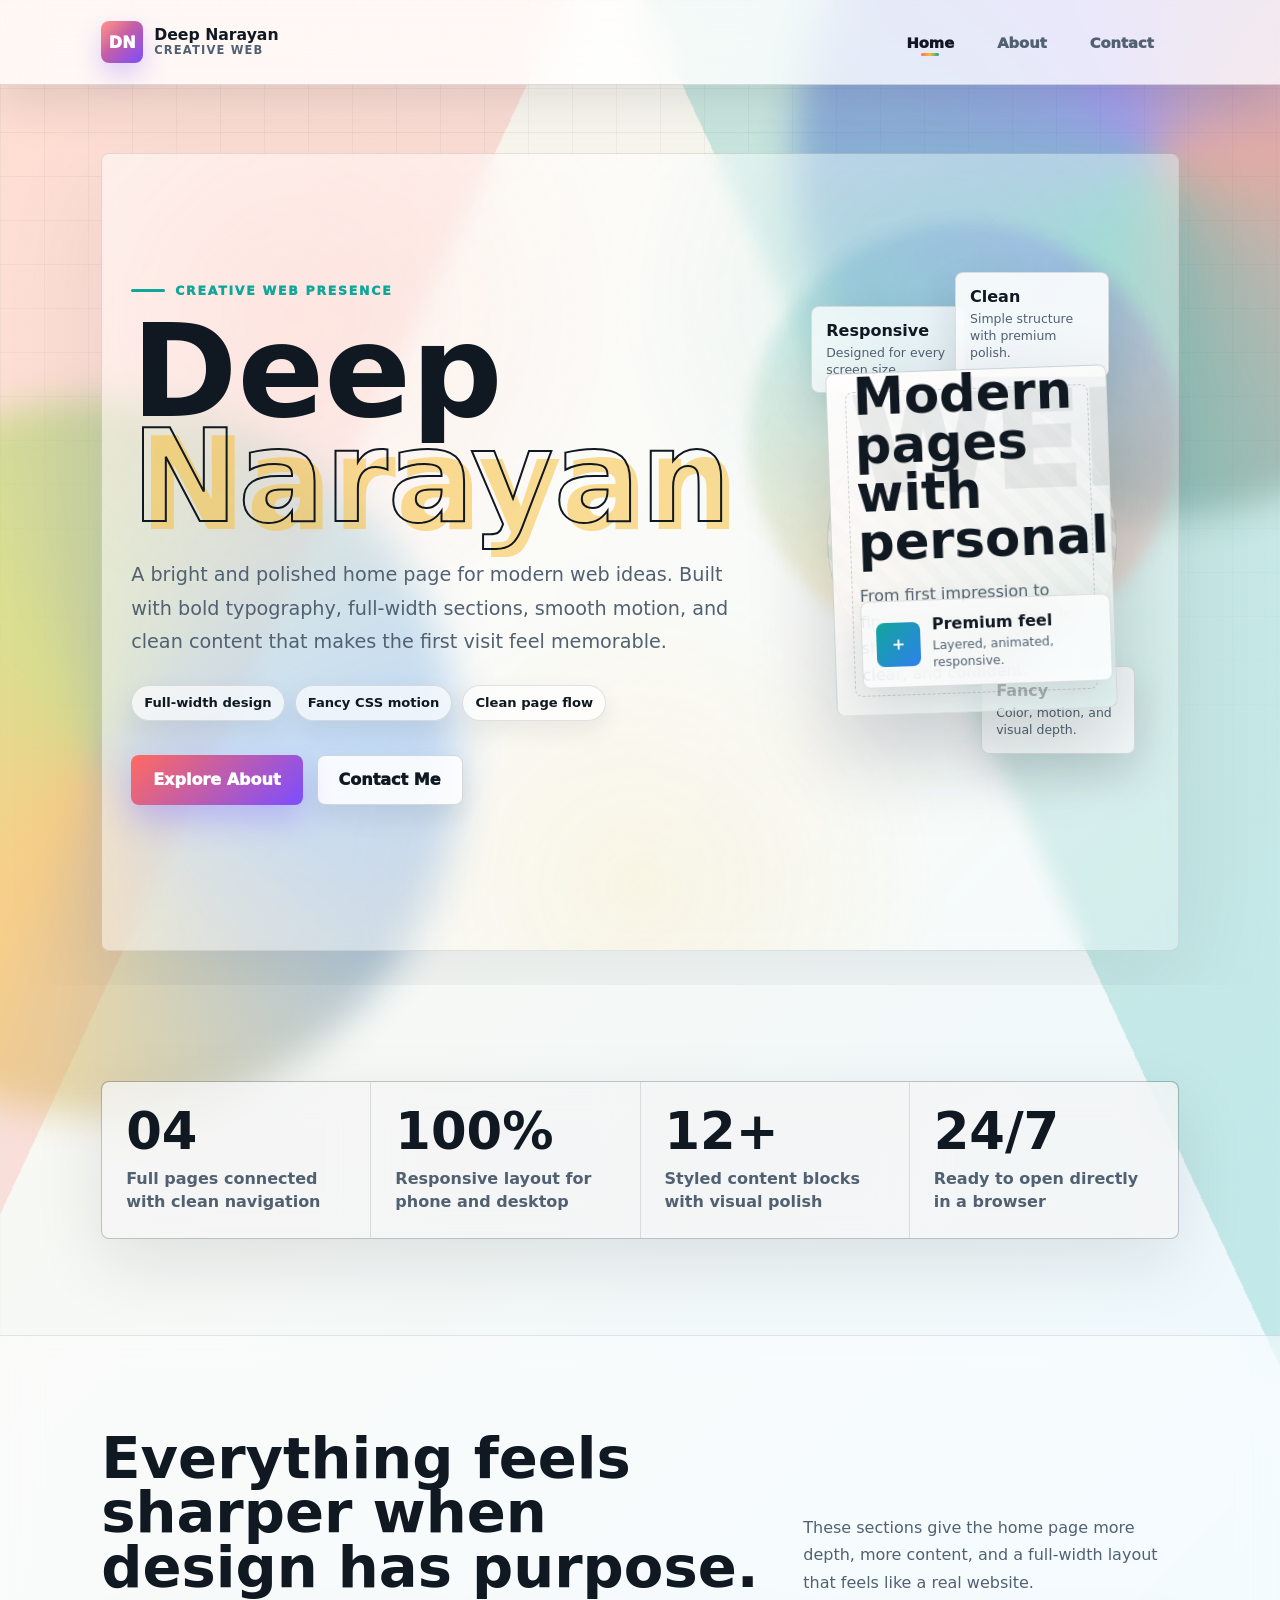
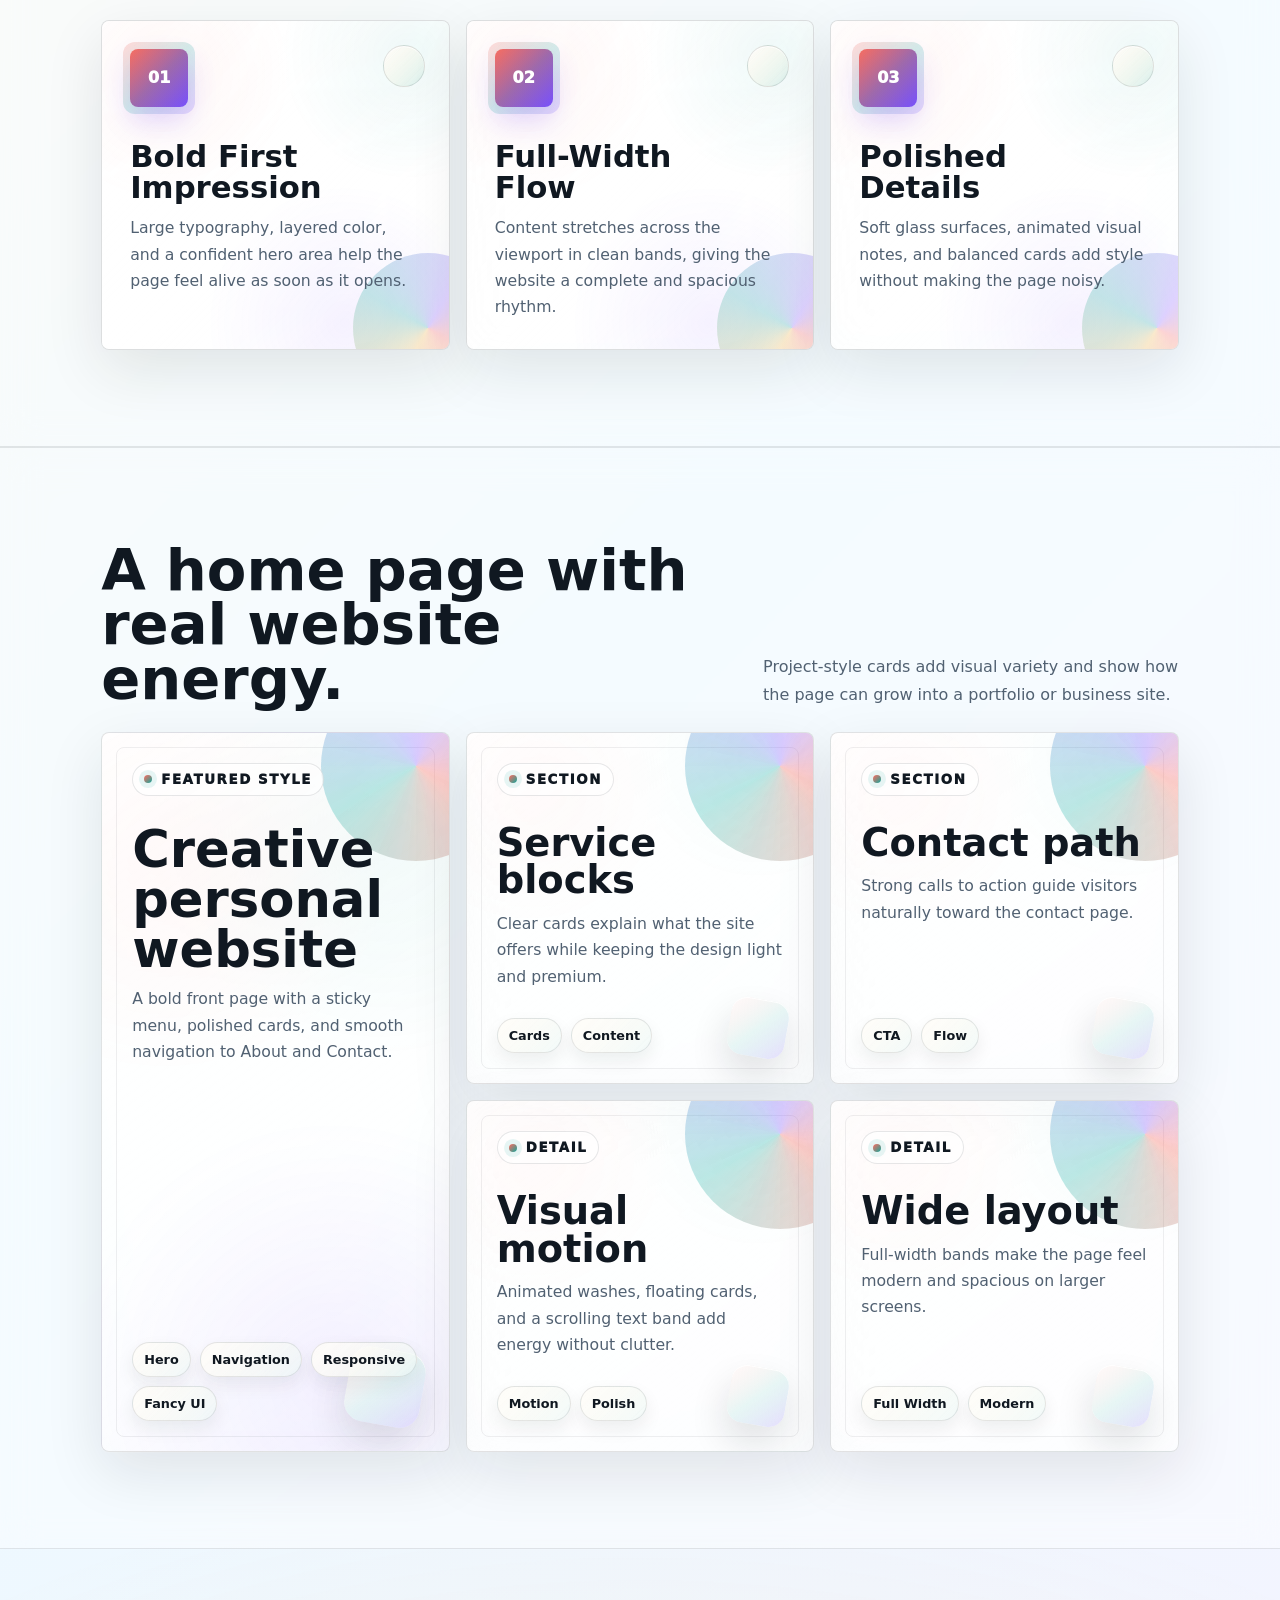
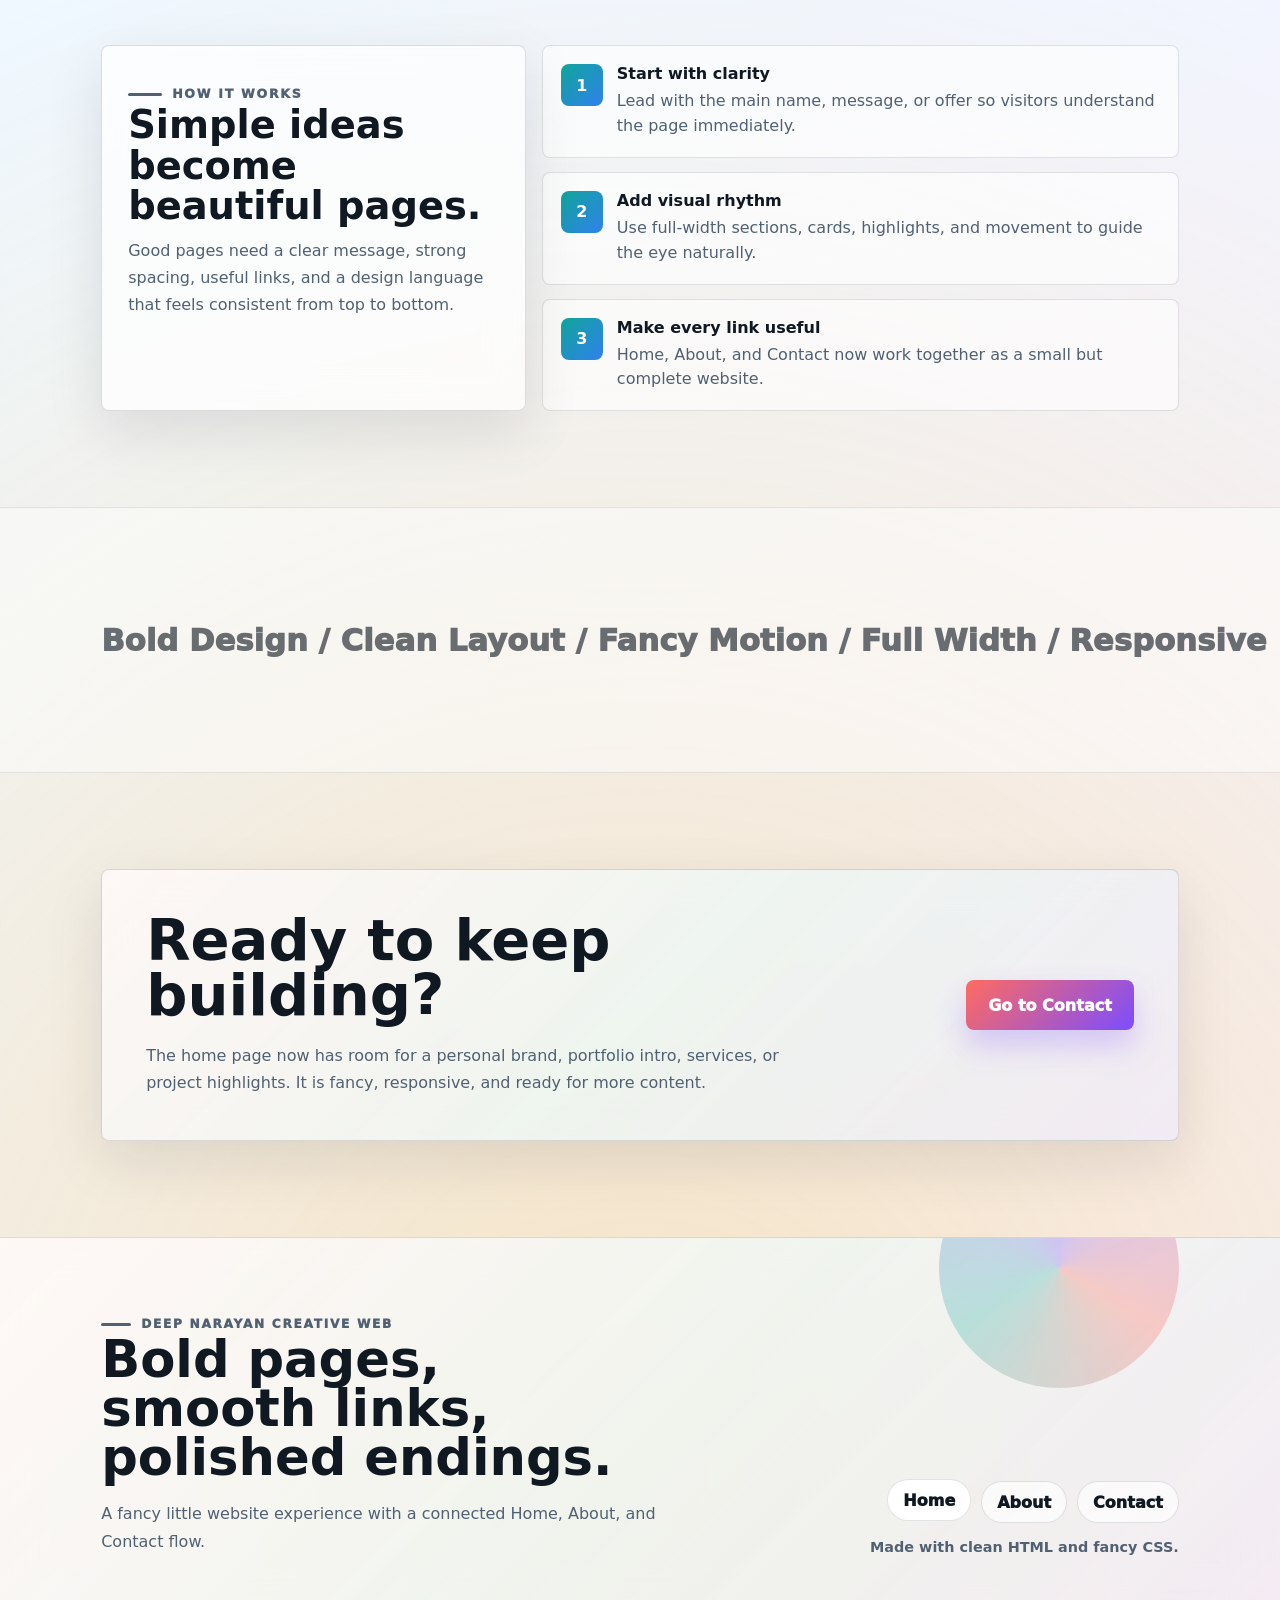
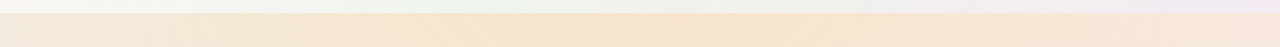
==== commit 20f51a57: "All pages title added" ====
--- a/index.html
+++ b/index.html
@@ -3,7 +3,7 @@
 <head>
   <meta charset="UTF-8" />
   <meta name="viewport" content="width=device-width, initial-scale=1.0" />
-  <title>Deep Narayan | Creative Web</title>
+  <title>:: Creative Web ::</title>
   <link rel="stylesheet" href="css/main_style.css" />
  
 </head>
--- a/css/main_style.css
+++ b/css/main_style.css
@@ -64,8 +64,28 @@
       /* border-radius: 999px; 
       background: linear-gradient(135deg, rgba(255, 255, 255, 0.88), rgba(255, 255, 255, 0.52)), linear-gradient(135deg, rgba(255, 107, 95, 0.12), rgba(17, 166, 154, 0.12), rgba(124, 77, 255, 0.12));  */
     }
-    .main-nav a { position: relative; z-index: 1; display: inline-flex; align-items: center; justify-content: center; min-height: 42px; padding: 0 18px; border-radius: 999px; color: var(--muted); font-size: 0.92rem; font-weight: 950; text-decoration: none; overflow: hidden; transition: color 180ms ease, transform 180ms ease, min-height 220ms ease; }
-    .main-nav a::before { content: ""; position: absolute; inset: 5px; z-index: -1; border-radius: inherit; background: rgba(255, 255, 255, 0.72); opacity: 0; transform: scale(0.78); transition: opacity 180ms ease, transform 180ms ease; }
+    .main-nav a { 
+      position: relative; 
+      z-index: 1; 
+      display: inline-flex; 
+      align-items: center; 
+      justify-content: center; 
+      min-height: 42px; 
+      padding: 0 18px; 
+      border-radius: 999px; 
+      color: var(--muted); 
+      font-size: 0.92rem; 
+      font-weight: 950; text-decoration: none; 
+      overflow: hidden; transition: color 180ms ease, transform 180ms ease, min-height 220ms ease; 
+    }
+    .main-nav a::before { 
+      content: ""; position:absolute; inset:5px; 
+      z-index: -1; 
+      border-radius:inherit; 
+      /* background: rgba(255, 255, 255, 0.72);  */
+      opacity: 0; transform: scale(0.78); 
+      transition: opacity 180ms ease, transform 180ms ease;
+     }
     .main-nav a::after { content: ""; position: absolute; left: 50%; bottom: 7px; width: 18px; height: 3px; border-radius: 999px; background: linear-gradient(90deg, var(--coral), var(--gold), var(--teal)); opacity: 0; transform: translateX(-50%) scaleX(0.35); transition: opacity 180ms ease, transform 180ms ease; }
     .main-nav a:hover { color: var(--ink); transform: translateY(-2px); }
     .main-nav a:hover::before, .main-nav a.active::before { opacity: 1; transform: scale(1); }
